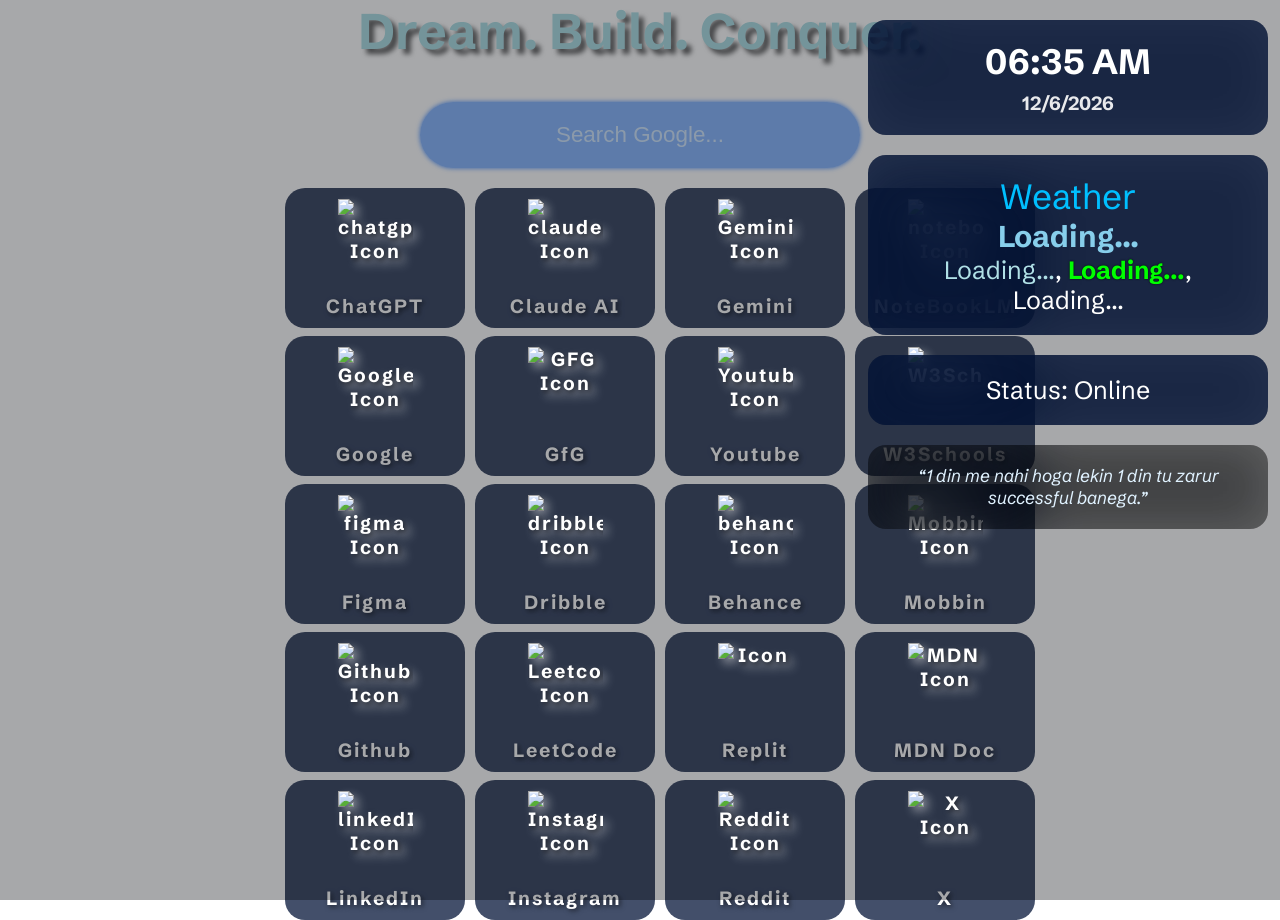
==== index.html @ b02ab711 "Rename the file to index.html" ====
<!DOCTYPE html>
<html lang="en">
  <head>
    <meta charset="utf-8" />
    <meta name="viewport" content="width=device-width, initial-scale=1" />
    <link rel="stylesheet" href="CSS/style.css" />
    <link rel="preconnect" href="https://fonts.googleapis.com" />
    <link rel="preconnect" href="https://fonts.gstatic.com" crossorigin />
    <link
      href="https://fonts.googleapis.com/css2?family=Audiowide&family=DM+Serif+Text:ital@0;1&family=Freckle+Face&family=Gabriela&family=Goldman:wght@400;700&family=Lobster&family=Luxurious+Roman&family=Noto+Serif+Khmer:wght@100..900&family=Schibsted+Grotesk:ital,wght@0,400..900;1,400..900&display=swap"
      rel="stylesheet"
    />
    <title>Interactive Live Wallpaper</title>
  </head>
  <body>
    <!-- Center -->
    <div class="center-container">
      <div class="center-text" id="motivQuote">Dream. Build. Conquer.</div>
      <div class="search">
        <input id="searchBar" placeholder="Search Google..." />
      </div>
      <div class="shortcuts">
        <div class="shortcut" onclick="openSite('https://chat.openai.com')">
          <img
            src="https://i.ibb.co/8L2NpgCj/icons8-chatgpt-50.png"
            alt="chatgpt Icon"
          />
          <span>ChatGPT</span>
        </div>
        <div class="shortcut" onclick="openSite('https://claude.ai')">
          <img
            src="https://i.ibb.co/CKymL1Wv/icons8-claude-48.png"
            alt="claude Icon"
          />
          <span>Claude AI</span>
        </div>
        <div class="shortcut" onclick="openSite('https://gemini.google.com')">
          <img
            class="iconImage"
            src="https://i.ibb.co/bjFT9QRV/icons8-gemini-ai-48.png"
            alt="Gemini Icon"
          />
          <span>Gemini</span>
        </div>
        <div
          class="shortcut"
          onclick="openSite('https://notebooklm.google.com')"
        >
          <img
            src="https://i.ibb.co/3y8KPmCd/notebooklm-icon.png"
            alt="notebooklm Icon"
          />
          <span>NoteBookLM</span>
        </div>
        <div class="shortcut" onclick="openSite('https://www.google.com')">
          <img
            src="https://i.ibb.co/mVBMXyqr/icons8-google-48.png"
            alt="Google Icon"
          />
          <span>Google</span>
        </div>
        <div
          class="shortcut"
          onclick="openSite('https://www.geeksforgeeks.org')"
        >
          <img src="https://i.ibb.co/s9f8MrYJ/gfg-favicon.png" alt="GFG Icon" />
          <span>GfG</span>
        </div>
        <div class="shortcut" onclick="openSite('https://www.youtube.com')">
          <img
            src="https://i.ibb.co/hR0btBW7/icons8-youtube-48.png"
            alt="Youtube Icon"
          />
          <span>Youtube</span>
        </div>
        <div class="shortcut" onclick="openSite('https://www.w3schools.com/')">
          <img
            src="https://i.ibb.co/rKwYYYZ7/w3schools-logo-icon.png"
            alt="W3SchoolsIcon"
          />
          <span>W3Schools</span>
        </div>
        <div class="shortcut" onclick="openSite('https://www.figma.com')">
          <img
            src="https://i.ibb.co/CsWt942s/icons8-figma-48.png"
            alt="figma Icon"
          />
          <span>Figma</span>
        </div>
        <div class="shortcut" onclick="openSite('https://dribbble.com/')">
          <!--Icon needed-->
          <img
            src="https://i.ibb.co/tP8358HN/dribbble.png"
            alt="dribble Icon"
          />
          <span>Dribble</span>
        </div>
        <div class="shortcut" onclick="openSite('https://behance.net/')">
          <!--Icon needed-->
          <img
            src="https://i.ibb.co/dsGZZcPk/icons8-behance-48.png"
            alt="behance Icon"
          />
          <span>Behance</span>
        </div>
        <div class="shortcut" onclick="openSite('https://mobbin.com/')">
          <!--Icon needed-->
          <img
            src="https://i.ibb.co/5g6xS8SK/mobbin-icon.png"
            alt="Mobbin Icon"
          />
          <span>Mobbin</span>
        </div>
        <div class="shortcut" onclick="openSite('https://github.com')">
          <img src="https://i.ibb.co/8LWZWvq5/github.png" alt="Github Icon" />
          <span>Github</span>
        </div>
        <div class="shortcut" onclick="openSite('https://leetcode.com/')">
          <!--Icon needed-->
          <img
            src="https://i.ibb.co/pvTY0Lrt/icons8-leetcode-24.png"
            alt="Leetcode Icon"
          />
          <span>LeetCode</span>
        </div>
        <div class="shortcut" onclick="openSite('https://replit.com/')">
          <!--Icon needed-->
          <img
            src="https://i.ibb.co/S77YmK81/icons8-replit-48.png"
            alt="Icon"
          />
          <span>Replit</span>
        </div>
        <div
          class="shortcut"
          onclick="openSite('https://developer.mozilla.org')"
        >
          <img src="https://i.ibb.co/1fntyTBY/favicon.png" alt="MDN Icon" />
          <span>MDN Doc</span>
        </div>
        <div class="shortcut" onclick="openSite('https://www.linkedin.com')">
          <img
            src="https://i.ibb.co/cSxZxKQ1/linkedin.png"
            alt="linkedIn Icon"
          />
          <span>LinkedIn</span>
        </div>
        <div class="shortcut" onclick="openSite('https://www.instagram.com')">
          <img
            src="https://i.ibb.co/BHV1ZMhH/Icon-for-the-instagram.png"
            alt="Instagram Icon"
          />
          <span>Instagram</span>
        </div>
        <div class="shortcut" onclick="openSite('https://www.reddit.com')">
          <img src="https://i.ibb.co/PZL7ZFsz/reddit.png" alt="Reddit Icon" />
          <span>Reddit</span>
        </div>
        <div class="shortcut" onclick="openSite('https://www.x.com')">
          <img src="https://i.ibb.co/C3gsCdvB/icons8-x-50.png" alt="X Icon" />
          <span>X</span>
        </div>
      </div>
    </div>

    <!-- Right Sidebar -->
    <div class="right-sidebar">
      <div class="widget clock" id="clock">
        <div id="clockTime">00:00</div>
        <small id="clockDate">Loading...</small>
      </div>
      <div class="widget" id="weather">
        <span id="heading">Weather</span>
        <br />
        <span id="description">Loading...</span>
        <br />
        <span id="city">Loading...</span>,
        <span id="Temprature">Loading...</span>,
        <span id="windSpeed">Loading...</span>
      </div>
      <div class="widget" id="status">Status: Online</div>
      <div class="widget quote">
        “1 din me nahi hoga lekin 1 din tu zarur successful banega.”
      </div>
    </div>

  </body>
  <script src="JS/app.js"></script>
</html>
---- CSS/style.css ----
:root {
    /* SearchBar */
    --backgroundSearch: rgba(0, 102, 255, 0.446);
    --boxShadowdefaultSearch: rgba(0, 100, 255, 0.7);
    --boxshadowhoverSearch: rgb(0, 255, 251);
    --textSearch: #e0f2ff;
    --placeholder: rgba(224, 242, 255, 0.85);

    /* Shortcuts */
    --backgroundShortcut: rgba(4, 21, 56, 0.749);
    --backgroundHoverShortcut: rgba(24, 52, 100, 0.8);
    --boxShadowShortcut: rgba(0, 100, 255, 0.5);
    --iconGlowHover: #00bfff;
    --iconGlow: #ffffff68;
    --textShortcut: #ffffff;
    /* Widgets Background */
    --widgetBackground: rgba(4, 21, 56, 0.8);
    --widgetBoxShadow: rgba(0, 100, 255, 0.5);
    --motivationalQuote: #b0e0e6;
    --quoteWidgetText: #e0f2ff;
    --quoteWidgetBackground: #00000069;
    --weatherHeading: #00bfff;
    --weatherDescription: #87ceeb;
    --cityName: #b0e0e6;
    --temperatureDefault: #00ff00;
}

body {
    margin: 0;
    font-family: "Schibsted Grotesk", sans-serif;
    background: url("https://i.ibb.co/5XWV5HgZ/Gemini-Generated-Image-r6n1clr6n1clr6n1.png") no-repeat center center fixed;
    background-size: cover;
    color: #fff;
    height: 100vh;
    overflow: hidden;
    backdrop-filter: blur(10px);
    display: flex;
    user-select: none;
}

body::before {
    content: "";
    position: fixed;
    inset: 0;
    background: rgba(5, 8, 12, 0.35);
    pointer-events: none;
}

/* Right Sidebar */
.right-sidebar {
    position: absolute;
    right: 20px;
    top: 20px;
    width: 360px;
    display: flex;
    flex-direction: column;
    gap: 20px;
    margin-right: 2rem;
    z-index: 2;
}

/* Center */
.center-container {
    margin: auto;
    text-align: center;
    width: 100%;
}

.center-text {
    color: var(--motivationalQuote);
    font-size: 50px;
    font-weight: 700;
    margin-bottom: 40px;
    text-shadow: 5px 5px 5px rgba(0, 0, 0, 0.6);
}

/* Search */
.search input {
    width: 400px;
    max-width: 90vw;
    padding: 20px 20px;
    border-radius: 50px;
    border: none;
    outline: none;
    font-size: 1.4rem;
    background: var(--backgroundSearch);
    box-shadow: 0 0 5px var(--boxShadowdefaultSearch);
    color: var(--textSearch);
    text-align: center;
}

.search input::placeholder {
    color: var(--placeholder);
}

#searchBar:hover {
    box-shadow: 0 0 5px var(--boxshadowhoverSearch);
}

/* Shortcuts */
.shortcuts {
    margin-top: 20px;
    display: grid;
    grid-template-columns: repeat(4, 140px);
    justify-content: center;
    gap: 8px 50px;
    /* spacing between boxes */
}

.shortcut {
    width: 180px;
    height: 140px;
    display: flex;
    flex-direction: column;
    /* stack icon + text vertically */
    justify-content: center;
    /* center vertically */
    align-items: center;
    /* center horizontally */
    font-size: 1.2rem;
    background: var(--backgroundShortcut);

    border-radius: 20px;
    padding: 0px;
    gap: 20px;
    cursor: pointer;
    transition: transform 0.3s ease, background 0.3s ease,
        box-shadow 0.3s ease-in-out;
    /* Text */
    color: var(--textShortcut);
    font-weight: bold;
    text-shadow: 2px 2px 5px rgba(0, 0, 0, 0.6);
    letter-spacing: 2px;
}

.shortcut:hover {
    transform: translate(-5px, -5px);
    background: var(--backgroundHoverShortcut);
    box-shadow: 5px 5px 5px var(--boxShadowShortcut);
    transition: all 0.2s ease-in-out;
}

.shortcut img {
    width: 75px;
    height: 75px;

    margin: 0;
    object-fit: contain;
    display: block;
    filter: drop-shadow(5px 5px 5px var(--iconGlow));
}

@keyframes spin {
    0% {
        transform: scale(1);
    }

    50% {
        transform: scale(1.2);
    }

    100% {
        transform: scale(1);
    }
}

.shortcut:hover img {
    filter: drop-shadow(5px 5px 5px var(--iconGlowHover));
    animation: spin 0.8s linear infinite;
    transition: filter 0.2s ease-in-out;
}

/* Widgets (Clock, Weather, Status, Todo, Quote) */
.widget {
    background: var(--widgetBackground);
    /* increased opacity */
    backdrop-filter: blur(25px);
    padding: 20px;
    border-radius: 18px;
    text-align: center;
    font-size: 25px;
    color: var();
    /* darker text for readability */
    width: 100%;
}

.clock {
    font-size: 2.2rem;
    font-weight: 700;
}

.clock small {
    display: block;
    font-size: 1.2rem;
    margin-top: 8px;
    opacity: 0.9;
}

.quote {
    font-size: 1.1rem;
    font-style: italic;
    background: var(--quoteWidgetBackground);
    color: var(--quoteWidgetText);
}

/* Weather */
#heading {
    font-size: 35px;
    color: var(--weatherHeading);
}

#description {
    text-transform: capitalize;
    font-weight: bolder;
    font-size: 30px;
    margin: 5px;
    color: var(--weatherDescription);
}

#city {
    color: var(--cityName);
    font-size: 25px;
}

#Temprature {
    color: var(--temperatureDefault);
    font-weight: bold;
    text-shadow: 0 0 2px black;
    font-size: 25px;
}
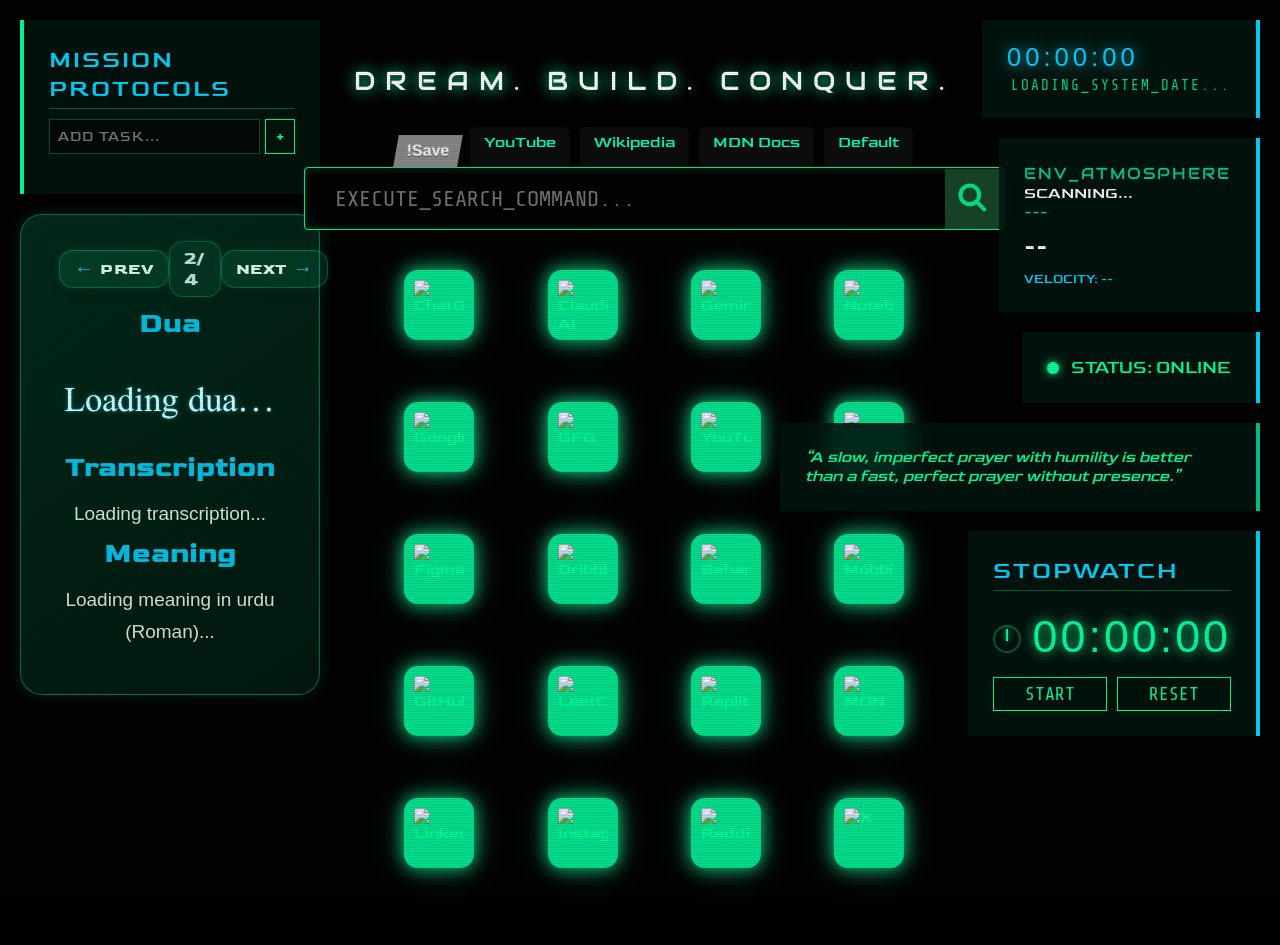
==== commit 12694e42: "fully redesigned custom wallpaper of homepage i say" ====
--- a/index.html
+++ b/index.html
@@ -3,187 +3,393 @@
   <head>
     <meta charset="utf-8" />
     <meta name="viewport" content="width=device-width, initial-scale=1" />
-    <link rel="stylesheet" href="CSS/style.css" />
     <link rel="preconnect" href="https://fonts.googleapis.com" />
     <link rel="preconnect" href="https://fonts.gstatic.com" crossorigin />
     <link
-      href="https://fonts.googleapis.com/css2?family=Audiowide&family=DM+Serif+Text:ital@0;1&family=Freckle+Face&family=Gabriela&family=Goldman:wght@400;700&family=Lobster&family=Luxurious+Roman&family=Noto+Serif+Khmer:wght@100..900&family=Schibsted+Grotesk:ital,wght@0,400..900;1,400..900&display=swap"
+      rel="icon"
+      href="https://cdn-icons-png.flaticon.com/512/3184/3184367.png"
+    />
+    <link
+      href="https://fonts.googleapis.com/css2?family=Audiowide&family=Goldman:wght@400;700&family=Share+Tech+Mono&display=swap"
       rel="stylesheet"
     />
-    <title>Interactive Live Wallpaper</title>
+    <link rel="stylesheet" href="./CSS/style.css" />
+    <link rel="stylesheet" href="./CSS/switch.css" />
+    <link
+      href="https://fonts.cdnfonts.com/css/digital-7-mono"
+      rel="stylesheet"
+    />
+
+    <title>Cyber Terminal HUD v3.2</title>
   </head>
   <body>
-    <!-- Center -->
-    <div class="center-container">
-      <div class="center-text" id="motivQuote">Dream. Build. Conquer.</div>
-      <div class="search">
-        <input id="searchBar" placeholder="Search Google..." />
+    <div class="main-layout">
+      <div class="left-sidebar">
+        <div class="widget">
+          <span class="sidebar-heading">MISSION PROTOCOLS</span>
+          <div class="todo-input-group">
+            <input
+              type="text"
+              id="todoInput"
+              placeholder="ADD TASK..."
+              autocomplete="off"
+            />
+            <button id="addTodoBtn">+</button>
+          </div>
+          <ul id="todoList"></ul>
+        </div>
+
+        <!-- <div class="widget" style="border-left-color: var(--neon-purple)">
+          <span class="sidebar-heading" style="color: var(--neon-purple)"
+            >ENCRYPTED_NOTES</span
+          >
+          <textarea id="quickNotes" placeholder="ENTER_DATA_LOG..."></textarea>
+        </div> -->
+        <div class="duaBox">
+          <div id="nextPrevDua">
+            <div id="prev"><span class="arrow">←</span> PREV</div>
+            <div id="duaNUM">
+              <h2>
+                <span id="currentDUA">2</span>/ <span id="totalDua">4</span>
+              </h2>
+            </div>
+            <div id="next">NEXT <span class="arrow">→</span></div>
+          </div>
+          <h3>Dua</h3>
+          <div id="dua">Loading dua...</div>
+          <h3>Transcription</h3>
+          <div id="transcription">Loading transcription...</div>
+          <h3>Meaning</h3>
+          <div id="meaning">Loading meaning in urdu (Roman)...</div>
+        </div>
       </div>
-      <div class="shortcuts">
-        <div class="shortcut" onclick="openSite('https://chat.openai.com')">
-          <img
-            src="https://i.ibb.co/8L2NpgCj/icons8-chatgpt-50.png"
-            alt="chatgpt Icon"
-          />
-          <span>ChatGPT</span>
-        </div>
-        <div class="shortcut" onclick="openSite('https://claude.ai')">
-          <img
-            src="https://i.ibb.co/CKymL1Wv/icons8-claude-48.png"
-            alt="claude Icon"
-          />
-          <span>Claude AI</span>
-        </div>
-        <div class="shortcut" onclick="openSite('https://gemini.google.com')">
-          <img
-            class="iconImage"
-            src="https://i.ibb.co/bjFT9QRV/icons8-gemini-ai-48.png"
-            alt="Gemini Icon"
-          />
-          <span>Gemini</span>
-        </div>
+
+      <div class="center-container">
+        <div class="center-text" id="motivQuote">Dream. Build. Conquer.</div>
+
+        <div class="searchEngines">
+          <div class="save-setting">
+            <!-- <label>
+            <input type="checkbox" id="saveEngineToggle" />
+            Save selected search engine
+          </label> -->
+            <div class="switch-wrapper">
+              <input
+                class="tgl tgl-skewed"
+                id="switch-on-off"
+                type="checkbox"
+              />
+              <label
+                class="tgl-btn"
+                data-tg-off="!Save"
+                data-tg-on="Save"
+                for="switch-on-off"
+              ></label>
+            </div>
+          </div>
+
+          <div id="yt" class="engine">YouTube</div>
+          <div id="WKP" class="engine">Wikipedia</div>
+          <div id="MDN" class="engine">MDN Docs</div>
+          <div id="DEF" class="engine">Default</div>
+        </div>
+
+        <div class="search-wrapper">
+          <div class="search">
+            <input
+              id="searchBar"
+              placeholder="EXECUTE_SEARCH_COMMAND..."
+              autocomplete="off"
+            />
+            <div class="searchIcon" onclick="search()">
+              <svg
+                width="28"
+                height="28"
+                viewBox="0 0 28 28"
+                fill="none"
+                id="searchIconSvg"
+                xmlns="http://www.w3.org/2000/svg"
+              >
+                <!-- <circle
+                  cx="14"
+                  cy="14"
+                  r="11"
+                  fill=""
+                  opacity="0.35"
+                />
+                <circle cx="14" cy="14" r="10" fill="var(--icon-bg)" /> -->
+                <circle
+                  cx="12"
+                  cy="12"
+                  r="4.5"
+                  stroke=""
+                  stroke-width="2"
+                  fill="none"
+                />
+                <line
+                  x1="15.5"
+                  y1="15.5"
+                  x2="19"
+                  y2="19"
+                  stroke=""
+                  stroke-width="2"
+                  stroke-linecap="round"
+                />
+              </svg>
+            </div>
+          </div>
+          <div id="suggestionsBox"></div>
+        </div>
+
+        <div class="shortcuts">
+          <div
+            class="shortcut chatgpt"
+            onclick="openSite('https://chat.openai.com')"
+          >
+            <img
+              src="https://i.ibb.co/8L2NpgCj/icons8-chatgpt-50.png"
+              alt="ChatGPT"
+              id="chatgptImg"
+            />
+            <span id="chatgptText">CHATGPT</span>
+          </div>
+
+          <div class="shortcut claude" onclick="openSite('https://claude.ai')">
+            <img
+              src="https://i.ibb.co/CKymL1Wv/icons8-claude-48.png"
+              alt="Claude AI"
+            />
+            <span id="claudeText">CLAUDE AI</span>
+          </div>
+
+          <div
+            class="shortcut gemini"
+            onclick="openSite('https://gemini.google.com')"
+          >
+            <img
+              src="https://i.ibb.co/bjFT9QRV/icons8-gemini-ai-48.png"
+              alt="Gemini"
+            />
+            <span id="geminiText">GEMINI</span>
+          </div>
+
+          <div
+            class="shortcut notebooklm"
+            onclick="openSite('https://notebooklm.google.com')"
+          >
+            <img
+              src="https://i.ibb.co/3y8KPmCd/notebooklm-icon.png"
+              alt="NotebookLM"
+            />
+            <span id="notebooklmText">NOTEBOOKLM</span>
+          </div>
+
+          <div
+            class="shortcut google"
+            onclick="openSite('https://www.google.com')"
+          >
+            <img
+              src="https://i.ibb.co/mVBMXyqr/icons8-google-48.png"
+              alt="Google"
+            />
+            <span id="googleText">GOOGLE</span>
+          </div>
+
+          <div
+            class="shortcut gfg"
+            onclick="openSite('https://www.geeksforgeeks.org')"
+          >
+            <img src="https://i.ibb.co/s9f8MrYJ/gfg-favicon.png" alt="GFG" />
+            <span id="gfgText">GFG</span>
+          </div>
+
+          <div
+            class="shortcut youtube"
+            onclick="openSite('https://www.youtube.com')"
+          >
+            <img
+              src="https://i.ibb.co/hR0btBW7/icons8-youtube-48.png"
+              alt="YouTube"
+            />
+            <span id="youtubeText">YOUTUBE</span>
+          </div>
+
+          <div
+            class="shortcut w3schools"
+            onclick="openSite('https://www.w3schools.com/')"
+          >
+            <img
+              src="https://i.ibb.co/rKwYYYZ7/w3schools-logo-icon.png"
+              alt="W3Schools"
+            />
+            <span id="w3schoolsText">W3SCHOOLS</span>
+          </div>
+
+          <div
+            class="shortcut figma"
+            onclick="openSite('https://www.figma.com')"
+          >
+            <img
+              src="https://i.ibb.co/CsWt942s/icons8-figma-48.png"
+              alt="Figma"
+            />
+            <span id="figmaText">FIGMA</span>
+          </div>
+
+          <div
+            class="shortcut dribbble"
+            onclick="openSite('https://dribbble.com/')"
+          >
+            <img src="https://i.ibb.co/tP8358HN/dribbble.png" alt="Dribbble" />
+            <span id="dribbbleText">DRIBBBLE</span>
+          </div>
+
+          <div
+            class="shortcut behance"
+            onclick="openSite('https://behance.net/')"
+          >
+            <img
+              src="https://i.ibb.co/dsGZZcPk/icons8-behance-48.png"
+              alt="Behance"
+            />
+            <span id="behanceText">BEHANCE</span>
+          </div>
+
+          <div
+            class="shortcut mobbin"
+            onclick="openSite('https://mobbin.com/')"
+          >
+            <img src="https://i.ibb.co/5g6xS8SK/mobbin-icon.png" alt="Mobbin" />
+            <span id="mobbinText">MOBBIN</span>
+          </div>
+
+          <div class="shortcut github" onclick="openSite('https://github.com')">
+            <img src="https://i.ibb.co/8LWZWvq5/github.png" alt="GitHub" />
+            <span id="githubText">GITHUB</span>
+          </div>
+
+          <div
+            class="shortcut leetcode"
+            onclick="openSite('https://leetcode.com/')"
+          >
+            <img
+              src="https://i.ibb.co/pvTY0Lrt/icons8-leetcode-24.png"
+              alt="LeetCode"
+            />
+            <span id="leetcodeText">LEETCODE</span>
+          </div>
+
+          <div
+            class="shortcut replit"
+            onclick="openSite('https://replit.com/')"
+          >
+            <img
+              src="https://i.ibb.co/S77YmK81/icons8-replit-48.png"
+              alt="Replit"
+            />
+            <span id="replitText">REPLIT</span>
+          </div>
+
+          <div
+            class="shortcut mdn"
+            onclick="openSite('https://developer.mozilla.org')"
+          >
+            <img src="https://i.ibb.co/1fntyTBY/favicon.png" alt="MDN" />
+            <span id="mdnText">MDN DOC</span>
+          </div>
+
+          <div
+            class="shortcut linkedin"
+            onclick="openSite('https://www.linkedin.com')"
+          >
+            <img src="https://i.ibb.co/cSxZxKQ1/linkedin.png" alt="LinkedIn" />
+            <span id="linkedinText">LINKEDIN</span>
+          </div>
+
+          <div
+            class="shortcut instagram"
+            onclick="openSite('https://www.instagram.com')"
+          >
+            <img
+              src="https://i.ibb.co/BHV1ZMhH/Icon-for-the-instagram.png"
+              alt="Instagram"
+            />
+            <span id="instagramText">INSTAGRAM</span>
+          </div>
+
+          <div
+            class="shortcut reddit"
+            onclick="openSite('https://mail.google.com/')"
+          >
+            <img src="https://i.ibb.co/VYPLZfsR/gmail.png" alt="Reddit" />
+            <span id="redditText">Gmail</span>
+          </div>
+
+          <div class="shortcut x" onclick="openSite('https://www.x.com')">
+            <img src="https://i.ibb.co/C3gsCdvB/icons8-x-50.png" alt="X" />
+            <span id="xText">X</span>
+          </div>
+        </div>
+      </div>
+
+      <div class="right-sidebar">
+        <div class="widget">
+          <div class="clock-block">
+            <div id="clockTime">00:00:00</div>
+            <div id="clockDate">LOADING_SYSTEM_DATE...</div>
+          </div>
+        </div>
+
+        <div class="widget" id="weather">
+          <span id="heading">ENV_ATMOSPHERE</span><br />
+          <span id="description" style="color: #fff; text-transform: uppercase"
+            >SCANNING...</span
+          ><br />
+          <span id="city" style="opacity: 0.8">---</span>
+          <div id="Temprature">--</div>
+          <div
+            id="windSpeed"
+            style="font-size: 0.8rem; color: var(--neon-blue)"
+          >
+            VELOCITY: --
+          </div>
+        </div>
+
+        <div class="widget">
+          <div class="status-line">
+            <div class="blink-dot"></div>
+            <span>STATUS: ONLINE</span>
+          </div>
+        </div>
+
         <div
-          class="shortcut"
-          onclick="openSite('https://notebooklm.google.com')"
+          class="widget"
+          style="border-right-color: var(--neon-purple); font-style: italic"
         >
-          <img
-            src="https://i.ibb.co/3y8KPmCd/notebooklm-icon.png"
-            alt="notebooklm Icon"
-          />
-          <span>NoteBookLM</span>
-        </div>
-        <div class="shortcut" onclick="openSite('https://www.google.com')">
-          <img
-            src="https://i.ibb.co/mVBMXyqr/icons8-google-48.png"
-            alt="Google Icon"
-          />
-          <span>Google</span>
-        </div>
-        <div
-          class="shortcut"
-          onclick="openSite('https://www.geeksforgeeks.org')"
-        >
-          <img src="https://i.ibb.co/s9f8MrYJ/gfg-favicon.png" alt="GFG Icon" />
-          <span>GfG</span>
-        </div>
-        <div class="shortcut" onclick="openSite('https://www.youtube.com')">
-          <img
-            src="https://i.ibb.co/hR0btBW7/icons8-youtube-48.png"
-            alt="Youtube Icon"
-          />
-          <span>Youtube</span>
-        </div>
-        <div class="shortcut" onclick="openSite('https://www.w3schools.com/')">
-          <img
-            src="https://i.ibb.co/rKwYYYZ7/w3schools-logo-icon.png"
-            alt="W3SchoolsIcon"
-          />
-          <span>W3Schools</span>
-        </div>
-        <div class="shortcut" onclick="openSite('https://www.figma.com')">
-          <img
-            src="https://i.ibb.co/CsWt942s/icons8-figma-48.png"
-            alt="figma Icon"
-          />
-          <span>Figma</span>
-        </div>
-        <div class="shortcut" onclick="openSite('https://dribbble.com/')">
-          <!--Icon needed-->
-          <img
-            src="https://i.ibb.co/tP8358HN/dribbble.png"
-            alt="dribble Icon"
-          />
-          <span>Dribble</span>
-        </div>
-        <div class="shortcut" onclick="openSite('https://behance.net/')">
-          <!--Icon needed-->
-          <img
-            src="https://i.ibb.co/dsGZZcPk/icons8-behance-48.png"
-            alt="behance Icon"
-          />
-          <span>Behance</span>
-        </div>
-        <div class="shortcut" onclick="openSite('https://mobbin.com/')">
-          <!--Icon needed-->
-          <img
-            src="https://i.ibb.co/5g6xS8SK/mobbin-icon.png"
-            alt="Mobbin Icon"
-          />
-          <span>Mobbin</span>
-        </div>
-        <div class="shortcut" onclick="openSite('https://github.com')">
-          <img src="https://i.ibb.co/8LWZWvq5/github.png" alt="Github Icon" />
-          <span>Github</span>
-        </div>
-        <div class="shortcut" onclick="openSite('https://leetcode.com/')">
-          <!--Icon needed-->
-          <img
-            src="https://i.ibb.co/pvTY0Lrt/icons8-leetcode-24.png"
-            alt="Leetcode Icon"
-          />
-          <span>LeetCode</span>
-        </div>
-        <div class="shortcut" onclick="openSite('https://replit.com/')">
-          <!--Icon needed-->
-          <img
-            src="https://i.ibb.co/S77YmK81/icons8-replit-48.png"
-            alt="Icon"
-          />
-          <span>Replit</span>
-        </div>
-        <div
-          class="shortcut"
-          onclick="openSite('https://developer.mozilla.org')"
-        >
-          <img src="https://i.ibb.co/1fntyTBY/favicon.png" alt="MDN Icon" />
-          <span>MDN Doc</span>
-        </div>
-        <div class="shortcut" onclick="openSite('https://www.linkedin.com')">
-          <img
-            src="https://i.ibb.co/cSxZxKQ1/linkedin.png"
-            alt="linkedIn Icon"
-          />
-          <span>LinkedIn</span>
-        </div>
-        <div class="shortcut" onclick="openSite('https://www.instagram.com')">
-          <img
-            src="https://i.ibb.co/BHV1ZMhH/Icon-for-the-instagram.png"
-            alt="Instagram Icon"
-          />
-          <span>Instagram</span>
-        </div>
-        <div class="shortcut" onclick="openSite('https://www.reddit.com')">
-          <img src="https://i.ibb.co/PZL7ZFsz/reddit.png" alt="Reddit Icon" />
-          <span>Reddit</span>
-        </div>
-        <div class="shortcut" onclick="openSite('https://www.x.com')">
-          <img src="https://i.ibb.co/C3gsCdvB/icons8-x-50.png" alt="X Icon" />
-          <span>X</span>
+          “A slow, imperfect prayer with humility is better than a fast, perfect
+          prayer without presence.”
+        </div>
+        <div class="widget" id="stopwatchWidget">
+          <span class="sidebar-heading" style="color: var(--neon-blue)"
+            >STOPWATCH</span
+          >
+
+          <div class="stopwatch-display">
+            <div class="spinner-ring">
+              <div class="spinner-hand"></div>
+            </div>
+            <div id="stopwatchTime">00:00:00</div>
+          </div>
+
+          <div class="stopwatch-controls">
+            <button id="swStart">START</button>
+
+            <button id="swReset">RESET</button>
+          </div>
         </div>
       </div>
     </div>
 
-    <!-- Right Sidebar -->
-    <div class="right-sidebar">
-      <div class="widget clock" id="clock">
-        <div id="clockTime">00:00</div>
-        <small id="clockDate">Loading...</small>
-      </div>
-      <div class="widget" id="weather">
-        <span id="heading">Weather</span>
-        <br />
-        <span id="description">Loading...</span>
-        <br />
-        <span id="city">Loading...</span>,
-        <span id="Temprature">Loading...</span>,
-        <span id="windSpeed">Loading...</span>
-      </div>
-      <div class="widget" id="status">Status: Online</div>
-      <div class="widget quote">
-        “1 din me nahi hoga lekin 1 din tu zarur successful banega.”
-      </div>
-    </div>
-
+    <script src="./js/script.js"></script>
   </body>
-  <script src="JS/app.js"></script>
 </html>
--- a/CSS/style.css
+++ b/CSS/style.css
@@ -1,230 +1,785 @@
+@import url("https://fonts.googleapis.com/css2?family=Scheherazade+New:wght@400;500;600;700&display=swap");
+
 :root {
-    /* SearchBar */
-    --backgroundSearch: rgba(0, 102, 255, 0.446);
-    --boxShadowdefaultSearch: rgba(0, 100, 255, 0.7);
-    --boxshadowhoverSearch: rgb(0, 255, 251);
-    --textSearch: #e0f2ff;
-    --placeholder: rgba(224, 242, 255, 0.85);
-
-    /* Shortcuts */
-    --backgroundShortcut: rgba(4, 21, 56, 0.749);
-    --backgroundHoverShortcut: rgba(24, 52, 100, 0.8);
-    --boxShadowShortcut: rgba(0, 100, 255, 0.5);
-    --iconGlowHover: #00bfff;
-    --iconGlow: #ffffff68;
-    --textShortcut: #ffffff;
-    /* Widgets Background */
-    --widgetBackground: rgba(4, 21, 56, 0.8);
-    --widgetBoxShadow: rgba(0, 100, 255, 0.5);
-    --motivationalQuote: #b0e0e6;
-    --quoteWidgetText: #e0f2ff;
-    --quoteWidgetBackground: #00000069;
-    --weatherHeading: #00bfff;
-    --weatherDescription: #87ceeb;
-    --cityName: #b0e0e6;
-    --temperatureDefault: #00ff00;
-}
-
+  --neon-green: #00ff9d;
+  --text-clr: #5bfbbe;
+  --icon-bg: #00e38e;
+  --icon-hover: #1d2726ce;
+  --icon-hover-search: #235435;
+  --icon-hover-sp: #164428;
+  --neon-green-dark: #000000;
+  --neon-blue: #00d4ff;
+  --neon-bg-shadow: #07e593;
+  --neon-purple: #05c497;
+  --neon-red: #ff3333;
+  --terminal-dark: #05080a;
+  --panel-bg: rgba(0, 20, 15, 0.9);
+  --glass-border: rgba(0, 255, 157, 0.3);
+}
+
+/* New Theme: Retro Neon */
+.theme-retro {
+  --neon-green: #ff00ff; /* Hot pink primary */
+  --neon-green-bg: #1a001a; /* Dark magenta background */
+  --neon-green-dark: #000000; /* Black for depth */
+  --neon-blue: #ffff00; /* Electric yellow accent */
+  --neon-bg-shadow: #ffedff; /* Soft pink glow */
+  --neon-purple: #8000ff; /* Vibrant purple */
+  --neon-red: #ff6600; /* Orange-red for energy */
+  --terminal-dark: #0a0a0a; /* Dark terminal base */
+  --panel-bg: rgba(20, 0, 20, 0.9); /* Magenta-tinted glass */
+  --glass-border: rgba(255, 0, 255, 0.3); /* Pink border glow */
+}
+
+* {
+  box-sizing: border-box;
+  font-family: "Goldman", sans-serif;
+}
 body {
-    margin: 0;
-    font-family: "Schibsted Grotesk", sans-serif;
-    background: url("https://i.ibb.co/5XWV5HgZ/Gemini-Generated-Image-r6n1clr6n1clr6n1.png") no-repeat center center fixed;
-    background-size: cover;
-    color: #fff;
-    height: 100vh;
-    overflow: hidden;
-    backdrop-filter: blur(10px);
-    display: flex;
-    user-select: none;
-}
-
-body::before {
-    content: "";
-    position: fixed;
-    inset: 0;
-    background: rgba(5, 8, 12, 0.35);
-    pointer-events: none;
-}
-
-/* Right Sidebar */
+  cursor: none;
+}
+
+body {
+  margin: 0;
+  cursor: url("data:image/svg+xml,%3Csvg xmlns='http://www.w3.org/2000/svg' width='24' height='24' viewBox='0 0 32 32'%3E%3Cdefs%3E%3Cfilter id='glow'%3E%3CfeDropShadow dx='0' dy='0' stdDeviation='3' flood-color='%2300ff9d'/%3E%3C/filter%3E%3C/defs%3E%3Cpath d='M2 2 L10 28 L14 16 L26 12 Z' fill='%2300ff9d' stroke='%23000000' stroke-width='2.5' stroke-linejoin='round' filter='url(%23glow)'/%3E%3C/svg%3E")
+      3 3,
+    auto;
+
+  padding: 0;
+  background: black
+    url("https://i.ibb.co/XwwfhGV/greeting-cards-banner-ramadan-eid-260nw-2577537249.jpg")
+    no-repeat center center fixed;
+  background-size: cover;
+  backdrop-filter: blur(10px);
+  height: 100vh;
+  color: var(--neon-green);
+  overflow: hidden;
+  display: flex;
+  user-select: none;
+  position: relative;
+  transition: all 0.3s ease; /* Smooth theme transition */
+}
+
+body::after {
+  content: " ";
+  display: block;
+  position: absolute;
+  inset: 0;
+  background: linear-gradient(rgba(18, 16, 16, 0) 50%, rgba(0, 0, 0, 0.1) 50%),
+    linear-gradient(
+      90deg,
+      rgba(255, 0, 0, 0.02),
+      rgba(0, 255, 0, 0.01),
+      rgba(0, 0, 255, 0.02)
+    );
+  z-index: 10000000;
+  background-size: 100% 2px, 2px 100%;
+  pointer-events: none;
+}
+
+.main-layout {
+  width: 100%;
+  height: 100%;
+  padding: 40px;
+  z-index: 2;
+  position: relative;
+}
+
+/* --- LEFT SIDEBAR STYLES --- */
+.left-sidebar {
+  display: flex;
+  position: absolute;
+  left: 0;
+  top: 0;
+  flex-direction: column;
+  gap: 20px;
+  width: 25%;
+  height: 100%;
+  padding: 20px 0 20px 20px;
+}
+
+.sidebar-heading {
+  color: var(--neon-blue);
+  letter-spacing: 2px;
+  margin-bottom: 10px;
+  display: block;
+  border-bottom: 1px solid var(--glass-border);
+  padding-bottom: 5px;
+  font-size: clamp(20px, 2vw, 24px);
+}
+
+.todo-input-group {
+  display: flex;
+  gap: 5px;
+  margin-bottom: 15px;
+}
+
+#todoInput {
+  width: 100%;
+  background: rgba(0, 0, 0, 0.6);
+  border: 1px solid var(--glass-border);
+  color: var(--neon-green);
+  text-shadow: 0 0 5px var(--neon-bg-shadow);
+  padding: 8px;
+  font-size: clamp(12px, 2vw, 14px);
+  letter-spacing: 1.2px;
+  outline: none;
+}
+#todoInput::placeholder {
+  text-shadow: none;
+}
+
+#addTodoBtn {
+  background: var(--neon-green-bg);
+  border: 1px solid var(--neon-green);
+  color: var(--neon-green);
+  font-weight: bold;
+  cursor: pointer;
+  padding: 0 10px;
+  transition: 0.2s;
+}
+
+#addTodoBtn:hover {
+  background: var(--neon-green);
+  color: #000;
+
+  cursor: url("data:image/svg+xml,%3Csvg xmlns='http://www.w3.org/2000/svg' width='25' height='32' viewBox='0 0 32 32'%3E%3Cdefs%3E%3Cfilter id='glow'%3E%3CfeDropShadow dx='0' dy='0' stdDeviation='2' flood-color='%2300ff9d'/%3E%3C/filter%3E%3C/defs%3E%3Cpath d='M2 2 L10 28 L14 16 L26 12 Z' fill='rgba(0,0,0,0.7)' stroke='%2300ff9d' stroke-width='2' stroke-linejoin='round' filter='url(%23glow)'/%3E%3C/svg%3E")
+      2 2,
+    pointer;
+}
+
+#todoList {
+  list-style: none;
+  padding: 0;
+  margin: 0;
+  max-height: 40vh;
+  overflow-y: auto;
+  overflow-x: hidden;
+  scrollbar-width: thin;
+}
+
+.todo-item {
+  background: rgba(0, 255, 157, 0.05);
+  border-left: 2px solid var(--neon-green);
+  margin-bottom: 8px;
+  padding: 8px 10px;
+  display: flex;
+  justify-content: space-between;
+  align-items: center;
+  font-family: "Share Tech Mono";
+  font-size: 0.9rem;
+  transition: 0.2s;
+  animation: fadeIn 0.3s ease-in-out;
+}
+
+.todo-item:hover {
+  background: rgba(0, 255, 157, 0.15);
+  border-left-width: 6px;
+  padding-left: 12px;
+}
+
+.todo-text {
+  cursor: pointer;
+  width: 85%;
+  word-break: break-all;
+}
+
+.todo-item.completed .todo-text {
+  text-decoration: line-through;
+  color: #555;
+}
+
+.delete-btn {
+  color: var(--neon-red);
+  border: 1px solid transparent;
+  background: transparent;
+  font-weight: bold;
+
+  opacity: 0.6;
+  transition: 0.2s;
+  font-family: arial;
+}
+
+.delete-btn:hover {
+  opacity: 1;
+  text-shadow: 0 0 5px var(--neon-red);
+  transform: scale(1.2);
+}
+
+#quickNotes {
+  width: 100%;
+  height: 200px;
+  background: rgba(0, 0, 0, 0.8);
+  border: 1px solid var(--glass-border);
+  color: #ffffff;
+  text-shadow: 0 0 2px var(--neon-purple);
+  font-family: "Share Tech Mono";
+  padding: 10px;
+  resize: none;
+  outline: none;
+  font-size: 0.9rem;
+}
+
+#quickNotes::placeholder {
+  color: rgba(255, 255, 255, 0.4);
+}
+
+#quickNotes:focus {
+  border-color: var(--neon-purple);
+  box-shadow: 0 0 10px rgba(188, 19, 254, 0.2);
+}
+
+@keyframes fadeIn {
+  from {
+    opacity: 0;
+    transform: translateY(-5px);
+  }
+  to {
+    opacity: 1;
+    transform: translateY(0);
+  }
+}
+
+/* --- CENTER STYLES --- */
+.center-container {
+  position: absolute;
+  left: 50%;
+  transform: translate(-48%, -45%);
+  top: 50%;
+  width: 56%;
+  display: flex;
+  flex-direction: column;
+  justify-content: flex-start;
+  align-items: center;
+  padding-top: 20px;
+  height: 100%;
+}
+
+.center-text {
+  font-family: "Audiowide", sans-serif;
+  font-size: clamp(24px, 2vw, 40px);
+  letter-spacing: 10px;
+  color: #fff;
+  text-shadow: 0 0 15px var(--neon-green);
+  margin-bottom: 30px;
+  text-transform: uppercase;
+  text-align: center;
+}
+
+.search-wrapper {
+  width: 100%;
+  position: relative;
+  max-width: 700px;
+  padding: 0;
+  margin: 0;
+  /* border: 5px solid black; */
+  z-index: 50;
+}
+.searchEngines {
+  display: flex;
+  gap: 10px;
+}
+
+.searchEngines .engine {
+  padding: 6px 14px;
+  border-radius: 6px;
+  background: #0c0c0c;
+  color: #00ffb7;
+  cursor: pointer;
+  transition: 0.2s;
+}
+
+.searchEngines .engine:hover {
+  background: #003b2a;
+}
+
+.searchEngines .engine.active {
+  outline: 2px solid #00ffaa;
+  background: #00593f;
+}
+
+.save-setting {
+  margin-top: 8px;
+  color: #8fffe0;
+}
+
+.search input {
+  width: 100%;
+  position: relative;
+  background: rgba(0, 0, 0, 0.85);
+  border: 1px solid var(--neon-green);
+  padding: 18px 30px;
+  color: var(--neon-green);
+  font-family: "Share Tech Mono", monospace;
+  font-size: 1.4rem;
+  box-shadow: inset 0 0 10px rgba(0, 255, 157, 0.2);
+  outline: none;
+  border-radius: 4px;
+  transition: 0.3s;
+}
+
+.search input:focus {
+  box-shadow: 0 0 25px rgba(0, 255, 157, 0.4);
+  background: rgba(0, 30, 20, 0.95);
+}
+.searchIcon {
+  position: absolute;
+  right: 1px;
+  top: 50%;
+  transform: translateY(-50%);
+  /* border: 1px solid var(--neon-green); */
+  width: 58px;
+  height: 60px;
+  background: var(--icon-hover-sp);
+  display: flex;
+  align-items: center;
+  justify-content: center;
+}
+.searchIcon:hover {
+  background: var(--icon-hover-search);
+}
+#searchIconSvg {
+  width: 100%;
+  height: 100%;
+  stroke: var(--icon-bg);
+  transition: all 0.3s ease-in-out;
+}
+#searchIconSvg:hover {
+  stroke: var(--neon-green);
+  transform: scale(1.15);
+  transition: all 0.3s ease-in-out;
+}
+#suggestionsBox {
+  position: absolute;
+  top: 100%;
+  left: 0;
+  width: 100%;
+  background: rgba(5, 8, 10, 0.95);
+  border: 1px solid var(--neon-green);
+  border-top: none;
+  display: none;
+  flex-direction: column;
+  backdrop-filter: blur(10px);
+  box-shadow: 0 10px 20px rgba(0, 0, 0, 0.8);
+}
+
+.suggestion-item {
+  padding: 12px 20px;
+  color: #ccc;
+  font-family: "Share Tech Mono", monospace;
+  font-size: 1.1rem;
+  transition: 0.2s;
+  border-bottom: 1px solid rgba(0, 255, 157, 0.1);
+  text-align: left;
+}
+
+.suggestion-item:last-child {
+  border-bottom: none;
+}
+
+.suggestion-item:hover {
+  background: rgba(0, 255, 157, 0.2);
+  color: #fff;
+  padding-left: 30px;
+}
+
+.shortcuts {
+  margin-top: 40px;
+  display: grid;
+  grid-template-columns: repeat(4, 1fr);
+
+  width: 80%;
+  row-gap: 50px;
+  max-width: 800px;
+  max-height: 55vh;
+  overflow-y: visible;
+  scrollbar-width: thin;
+  scrollbar-color: var(--neon-green) transparent;
+}
+
+.shortcut {
+  /* background: var(--neon-green-bg); */
+  /* border: 1px solid var(--glass-border); */
+  display: flex;
+  flex-direction: column;
+  align-items: center;
+  transition: all 0.2s ease;
+  position: relative;
+}
+
+.shortcut:hover {
+  /* background: rgba(0, 255, 157, 0.593);
+  border-color: var(--neon-green);
+  box-shadow: 0 0 25px rgba(0, 255, 157, 0.6); */
+  z-index: 5;
+  transform: scale(1.05);
+}
+.shortcut.active {
+  /* background: rgba(0, 255, 157, 0.593);
+  border-color: var(--neon-green); */
+  /* box-shadow: 0 0 25px rgba(0, 255, 157, 0.6); */
+  transform: scale(1.05);
+  z-index: 5;
+  /* border-radius: 20px; */
+  /* color: var(--neon-green-dark); */
+  transition: 0.5s all ease-in-out, border-radius 0.3s ease-in-out;
+}
+
+.shortcut img {
+  width: 70px;
+  height: 70px;
+  margin-bottom: 12px;
+  border-radius: 14px;
+  padding: 10px;
+  background: var(--icon-bg);
+  box-shadow: 0 0 18px var(--neon-bg-shadow), 0 0 40px rgba(49, 125, 96, 0.442);
+  transition: all 0.25s ease;
+  transition: transform 0.3s;
+}
+
+.shortcut:hover img {
+  filter: brightness(1.15);
+  transform: scale(1.3);
+}
+.shortcut span {
+  font-size: 0.75rem;
+  font-weight: bold;
+  white-space: nowrap;
+  position: absolute;
+  color: var(--text-clr);
+  bottom: 0;
+  left: 50%;
+  translate: -50% -10%;
+  opacity: 0;
+  transform: translateY(-50px) scale(0);
+  transition: 0.3s ease-in-out;
+}
+
+.shortcut:hover span {
+  opacity: 1;
+  font-size: clamp(12px, 2vw, 16px);
+  transform: translateY(30px) scale(1);
+}
+
+/* --- RIGHT SIDEBAR --- */
 .right-sidebar {
-    position: absolute;
-    right: 20px;
-    top: 20px;
-    width: 360px;
-    display: flex;
-    flex-direction: column;
-    gap: 20px;
-    margin-right: 2rem;
-    z-index: 2;
-}
-
-/* Center */
-.center-container {
-    margin: auto;
-    text-align: center;
-    width: 100%;
-}
-
-.center-text {
-    color: var(--motivationalQuote);
-    font-size: 50px;
-    font-weight: 700;
-    margin-bottom: 40px;
-    text-shadow: 5px 5px 5px rgba(0, 0, 0, 0.6);
-}
-
-/* Search */
-.search input {
-    width: 400px;
-    max-width: 90vw;
-    padding: 20px 20px;
-    border-radius: 50px;
-    border: none;
-    outline: none;
-    font-size: 1.4rem;
-    background: var(--backgroundSearch);
-    box-shadow: 0 0 5px var(--boxShadowdefaultSearch);
-    color: var(--textSearch);
-    text-align: center;
-}
-
-.search input::placeholder {
-    color: var(--placeholder);
-}
-
-#searchBar:hover {
-    box-shadow: 0 0 5px var(--boxshadowhoverSearch);
-}
-
-/* Shortcuts */
-.shortcuts {
-    margin-top: 20px;
-    display: grid;
-    grid-template-columns: repeat(4, 140px);
-    justify-content: center;
-    gap: 8px 50px;
-    /* spacing between boxes */
-}
-
-.shortcut {
-    width: 180px;
-    height: 140px;
-    display: flex;
-    flex-direction: column;
-    /* stack icon + text vertically */
-    justify-content: center;
-    /* center vertically */
-    align-items: center;
-    /* center horizontally */
-    font-size: 1.2rem;
-    background: var(--backgroundShortcut);
-
-    border-radius: 20px;
-    padding: 0px;
-    gap: 20px;
-    cursor: pointer;
-    transition: transform 0.3s ease, background 0.3s ease,
-        box-shadow 0.3s ease-in-out;
-    /* Text */
-    color: var(--textShortcut);
-    font-weight: bold;
-    text-shadow: 2px 2px 5px rgba(0, 0, 0, 0.6);
-    letter-spacing: 2px;
-}
-
-.shortcut:hover {
-    transform: translate(-5px, -5px);
-    background: var(--backgroundHoverShortcut);
-    box-shadow: 5px 5px 5px var(--boxShadowShortcut);
-    transition: all 0.2s ease-in-out;
-}
-
-.shortcut img {
-    width: 75px;
-    height: 75px;
-
-    margin: 0;
-    object-fit: contain;
-    display: block;
-    filter: drop-shadow(5px 5px 5px var(--iconGlow));
+  display: flex;
+  position: absolute;
+  right: 0;
+  top: 0;
+  justify-content: right;
+  align-items: flex-end;
+  flex-direction: column;
+  gap: 20px;
+  width: 500px;
+  height: 100%;
+  padding: 20px 20px 20px 0;
+}
+
+.widget {
+  background: var(--panel-bg);
+  border-right: 4px solid var(--neon-blue);
+  padding: 25px;
+  backdrop-filter: blur(10px);
+  border-left: none;
+}
+
+.left-sidebar .widget {
+  border-right: none;
+  border-left: 4px solid var(--neon-green);
+}
+
+#clockTime {
+  /* APPLIED DIGITAL-7 FONT HERE */
+  font-family: "Digital-7 Mono", sans-serif;
+  font-size: clamp(18px, 2vw, 4rem); /* Increased size slightly for this font */
+  letter-spacing: 4px;
+  color: var(--neon-blue);
+  text-shadow: 0 0 15px var(--neon-blue);
+}
+.clock-block {
+  display: flex;
+  flex-direction: column;
+  align-items: flex-start;
+  gap: 6px;
+}
+
+/* Time stays dominant */
+#clockTime {
+  line-height: 1;
+}
+
+/* Date becomes subtle & aligned */
+#clockDate {
+  font-family: "Share Tech Mono", monospace;
+  font-size: 0.9rem;
+  letter-spacing: 2px;
+  opacity: 0.85;
+  margin-left: 4px;
+}
+
+#weather #heading {
+  font-family: "Audiowide";
+  color: var(--neon-purple);
+  letter-spacing: 2px;
+}
+#Temprature {
+  font-size: clamp(15px, 2vw, 24px);
+  margin: 10px 0;
+  color: #fff;
+}
+
+.status-line {
+  display: flex;
+  align-items: center;
+  gap: 12px;
+  font-size: 1.1rem;
+}
+.blink-dot {
+  width: 12px;
+  height: 12px;
+  background: var(--neon-green);
+  border-radius: 50%;
+  animation: blink 1.5s infinite;
+  box-shadow: 0 0 10px var(--neon-green);
+}
+@keyframes blink {
+  50% {
+    opacity: 0.2;
+  }
+}
+
+/* Theme Switcher Button */
+#themeSwitcher {
+  background: var(--neon-green-bg);
+  border: 1px solid var(--neon-green);
+  color: var(--neon-green);
+  padding: 10px 15px;
+  font-family: "Share Tech Mono";
+  font-size: 0.9rem;
+  cursor: pointer;
+  transition: 0.2s;
+  text-transform: uppercase;
+}
+#themeSwitcher:hover {
+  background: var(--neon-green);
+  color: #000;
+}
+
+::-webkit-scrollbar {
+  width: 4px;
+}
+::-webkit-scrollbar-thumb {
+  background: var(--neon-green);
+}
+#stopwatchTime {
+  font-family: "Digital-7 Mono", sans-serif;
+  font-size: 2.8rem;
+  letter-spacing: 3px;
+  color: var(--neon-green);
+  text-shadow: 0 0 12px var(--neon-green);
+  margin: 10px 0 15px;
+}
+
+.stopwatch-controls {
+  display: flex;
+  gap: 10px;
+}
+
+.stopwatch-controls button {
+  flex: 1;
+  background: var(--neon-green-bg);
+  border: 1px solid var(--neon-green);
+  color: var(--neon-green);
+  font-family: "Share Tech Mono";
+  font-size: clamp(16px, 2vw, 18px);
+  padding: 6px 0;
+  transition: 0.2s;
+}
+
+.stopwatch-controls button:hover {
+  background: var(--neon-green);
+  color: #000;
+}
+.stopwatch-display {
+  display: flex;
+  align-items: center;
+  gap: 12px;
+}
+
+/* Ring */
+.spinner-ring {
+  width: 28px;
+  height: 28px;
+  border: 2px solid rgba(0, 255, 157, 0.3);
+  border-radius: 50%;
+  position: relative;
+}
+
+/* Spinning hand */
+.spinner-hand {
+  position: absolute;
+  width: 2px;
+  height: 12px;
+  background: var(--neon-green);
+  top: 2px;
+  left: 50%;
+  transform: translateX(-50%);
+  transform-origin: bottom center;
+  box-shadow: 0 0 6px var(--neon-green);
+}
+
+/* Animation */
+.spinner-ring.running .spinner-hand {
+  animation: spin 1s linear infinite;
 }
 
 @keyframes spin {
-    0% {
-        transform: scale(1);
-    }
-
-    50% {
-        transform: scale(1.2);
-    }
-
-    100% {
-        transform: scale(1);
-    }
-}
-
-.shortcut:hover img {
-    filter: drop-shadow(5px 5px 5px var(--iconGlowHover));
-    animation: spin 0.8s linear infinite;
-    transition: filter 0.2s ease-in-out;
-}
-
-/* Widgets (Clock, Weather, Status, Todo, Quote) */
-.widget {
-    background: var(--widgetBackground);
-    /* increased opacity */
-    backdrop-filter: blur(25px);
-    padding: 20px;
-    border-radius: 18px;
-    text-align: center;
-    font-size: 25px;
-    color: var();
-    /* darker text for readability */
-    width: 100%;
-}
-
-.clock {
-    font-size: 2.2rem;
-    font-weight: 700;
-}
-
-.clock small {
-    display: block;
-    font-size: 1.2rem;
-    margin-top: 8px;
-    opacity: 0.9;
-}
-
-.quote {
-    font-size: 1.1rem;
-    font-style: italic;
-    background: var(--quoteWidgetBackground);
-    color: var(--quoteWidgetText);
-}
-
-/* Weather */
-#heading {
-    font-size: 35px;
-    color: var(--weatherHeading);
-}
-
-#description {
-    text-transform: capitalize;
-    font-weight: bolder;
-    font-size: 30px;
-    margin: 5px;
-    color: var(--weatherDescription);
-}
-
-#city {
-    color: var(--cityName);
-    font-size: 25px;
-}
-
-#Temprature {
-    color: var(--temperatureDefault);
-    font-weight: bold;
-    text-shadow: 0 0 2px black;
-    font-size: 25px;
-}+  from {
+    transform: translateX(-50%) rotate(0deg);
+  }
+  to {
+    transform: translateX(-50%) rotate(360deg);
+  }
+}
+
+/* Dua Box */
+.duaBox {
+  display: flex;
+  flex-direction: column;
+  align-items: center;
+  position: relative;
+  background: linear-gradient(
+    145deg,
+    rgba(0, 227, 142, 0.18),
+    rgba(0, 227, 142, 0.10)
+  );
+  border: 1.5px solid rgba(0,255,200,0.35);
+  padding: 26px 20px 40px;
+  width: 100%;
+  max-width: 900px;
+  margin: 0;
+  border-radius: 22px;
+  box-shadow:
+    0 10px 24px rgba(0,0,0,0.22),
+    0 0 18px rgba(0,255,200,0.15);
+  backdrop-filter: blur(6px);
+}
+
+.duaBox h3 {
+  margin: 0;
+  font-size: clamp(22px, 2.4vw, 28px);
+  color: var(--neon-blue);
+  text-align: center;
+  font-weight: 600;
+  opacity: 0.9;
+  margin-bottom: 8px;
+}
+
+/* Arabic Text */
+#dua {
+  font-family: "Scheherazade New", serif;
+  font-size: clamp(30px, 3vw, 40px);
+  color: #d8ffff;
+  text-shadow:
+    0 0 3px rgba(17, 219, 255, .6),
+    0 0 8px rgba(17, 219, 255, .2);
+  text-align: center;
+  line-height: 1.6;
+  margin: 14px 0 16px;
+  padding: 6px 12px;
+  border-radius: 14px;
+}
+
+/* Transliteration & Meaning */
+#transcription,
+#meaning {
+  font-family: "Gill Sans","Gill Sans MT",Calibri,"Trebuchet MS",sans-serif;
+  font-size: clamp(15px, 1.6vw, 19px);
+  font-weight: 500;
+  color: #eaffe9;
+  text-align: center;
+  line-height: 1.7;
+  margin: 6px 0;
+  max-width: 88%;
+  opacity: 0.92;
+}
+
+/* Top Navigation */
+#nextPrevDua {
+  display: flex;
+  justify-content: space-between;
+  align-items: center;
+  width: 100%;
+  padding: 0 18px;
+  margin-bottom: 10px;
+}
+
+/* Buttons */
+#prev,
+#next {
+  display: flex;
+  align-items: center;
+  gap: 6px;
+  padding: 6px 14px;
+  border-radius: 14px;
+  background: rgba(0, 227, 142, 0.12);
+  border: 1px solid rgba(0,255,200,0.25);
+  color: #dfffee;
+  font-size: clamp(13px, 1.4vw, 16px);
+  font-weight: 600;
+  letter-spacing: .3px;
+  box-shadow:
+    0 6px 12px rgba(0,0,0,.18),
+    0 0 10px rgba(0,255,200,.12);
+  cursor: pointer;
+  transition: .25s ease;
+  user-select: none;
+}
+
+#prev:hover,
+#next:hover {
+  transform: translateY(-1px);
+  box-shadow:
+    0 10px 18px rgba(0,0,0,.22),
+    0 0 14px rgba(0,255,200,.22);
+  border-color: rgba(0,255,220,.45);
+}
+
+#prev:active,
+#next:active {
+  transform: scale(.96);
+}
+
+/* Arrows */
+.arrow {
+  font-size: clamp(16px, 1.8vw, 20px);
+  color: var(--neon-blue);
+  opacity: .9;
+}
+
+/* Dua Counter */
+#duaNUM h2 {
+  margin: 0;
+  font-size: clamp(15px, 1.5vw, 18px);
+  color: #cffff3;
+  opacity: .9;
+  letter-spacing: .5px;
+  padding: 6px 14px;
+  border-radius: 14px;
+  background: rgba(0, 227, 142, 0.10);
+  border: 1px solid rgba(0,255,200,0.25);
+  box-shadow:
+    0 6px 12px rgba(0,0,0,.18),
+    0 0 10px rgba(0,255,200,.12);
+}
+
+/*  Music  */
+.musicCont {
+  width: 100%;
+  max-width: 900px;
+  border: 2px solid;
+
+}
+
+
--- a/CSS/switch.css
+++ b/CSS/switch.css
@@ -0,0 +1,108 @@
+.switch-wrapper .tgl {
+  display: none;
+}
+
+.switch-wrapper,
+.switch-wrapper *,
+.switch-wrapper *:after,
+.switch-wrapper *:before {
+  box-sizing: border-box;
+}
+
+.switch-wrapper .tgl::selection,
+.switch-wrapper .tgl:after::selection,
+.switch-wrapper .tgl:before::selection,
+.switch-wrapper .tgl *::selection,
+.switch-wrapper .tgl *:after::selection,
+.switch-wrapper .tgl *:before::selection,
+.switch-wrapper .tgl + .tgl-btn::selection {
+  background: none;
+}
+
+.switch-wrapper .tgl + .tgl-btn {
+  outline: 0;
+  display: block;
+  width: 4em;
+  height: 2em;
+  position: relative;
+  cursor: pointer;
+  user-select: none;
+}
+
+.switch-wrapper .tgl + .tgl-btn:after,
+.switch-wrapper .tgl + .tgl-btn:before {
+  position: relative;
+  display: block;
+  content: "";
+  width: 50%;
+  height: 100%;
+}
+
+.switch-wrapper .tgl + .tgl-btn:after {
+  left: 0;
+}
+
+.switch-wrapper .tgl + .tgl-btn:before {
+  display: none;
+}
+
+.switch-wrapper .tgl:checked + .tgl-btn:after {
+  left: 50%;
+}
+
+.switch-wrapper .tgl-skewed + .tgl-btn {
+  overflow: hidden;
+  transform: skew(-10deg);
+  backface-visibility: hidden;
+  transition: all 0.2s ease;
+  font-family: sans-serif;
+  background: #888;
+}
+
+.switch-wrapper .tgl-skewed + .tgl-btn:after,
+.switch-wrapper .tgl-skewed + .tgl-btn:before {
+  transform: skew(10deg);
+  display: inline-block;
+  transition: all 0.2s ease;
+  width: 100%;
+  text-align: center;
+  position: absolute;
+  line-height: 2em;
+  font-weight: bold;
+  color: #fff;
+  text-shadow: 0 1px 0 rgba(0, 0, 0, 0.4);
+}
+
+.switch-wrapper .tgl-skewed + .tgl-btn:after {
+  left: 100%;
+  content: attr(data-tg-on);
+}
+
+.switch-wrapper .tgl-skewed + .tgl-btn:before {
+  left: 0;
+  content: attr(data-tg-off);
+}
+
+.switch-wrapper .tgl-skewed + .tgl-btn:active {
+  background: #888;
+}
+
+.switch-wrapper .tgl-skewed + .tgl-btn:active:before {
+  left: -10%;
+}
+
+.switch-wrapper .tgl-skewed:checked + .tgl-btn {
+  background: var(--icon-hover);
+}
+
+.switch-wrapper .tgl-skewed:checked + .tgl-btn:before {
+  left: -100%;
+}
+
+.switch-wrapper .tgl-skewed:checked + .tgl-btn:after {
+  left: 0;
+}
+
+.switch-wrapper .tgl-skewed:checked + .tgl-btn:active:after {
+  left: 10%;
+}
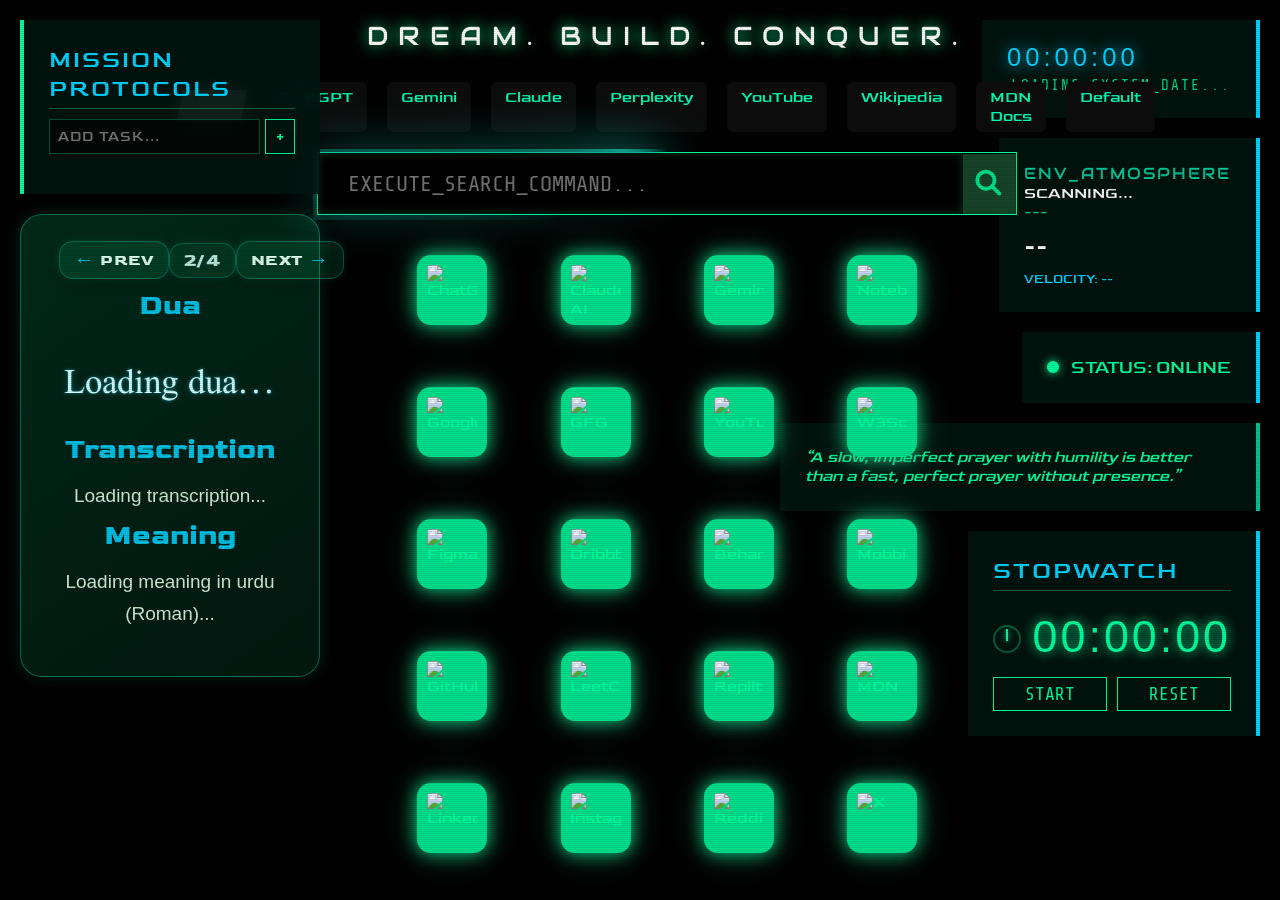
==== commit a0da8b43: "some changes" ====
--- a/index.html
+++ b/index.html
@@ -50,7 +50,7 @@
             <div id="prev"><span class="arrow">←</span> PREV</div>
             <div id="duaNUM">
               <h2>
-                <span id="currentDUA">2</span>/ <span id="totalDua">4</span>
+                <span id="currentDUA">2</span>/<span id="totalDua">4</span>
               </h2>
             </div>
             <div id="next">NEXT <span class="arrow">→</span></div>
@@ -69,10 +69,6 @@
 
         <div class="searchEngines">
           <div class="save-setting">
-            <!-- <label>
-            <input type="checkbox" id="saveEngineToggle" />
-            Save selected search engine
-          </label> -->
             <div class="switch-wrapper">
               <input
                 class="tgl tgl-skewed"
@@ -87,7 +83,10 @@
               ></label>
             </div>
           </div>
-
+          <div id="GPT" class="engine">ChatGPT</div>
+          <div id="GEM" class="engine">Gemini</div>
+          <div id="CLAUDE" class="engine">Claude</div>
+          <div id="PERP" class="engine">Perplexity</div>
           <div id="yt" class="engine">YouTube</div>
           <div id="WKP" class="engine">Wikipedia</div>
           <div id="MDN" class="engine">MDN Docs</div>
@@ -101,42 +100,42 @@
               placeholder="EXECUTE_SEARCH_COMMAND..."
               autocomplete="off"
             />
-            <div class="searchIcon" onclick="search()">
-              <svg
-                width="28"
-                height="28"
-                viewBox="0 0 28 28"
+          </div>
+          <div class="searchIcon" onclick="search()">
+            <svg
+              width="28"
+              height="28"
+              viewBox="0 0 28 28"
+              fill="none"
+              id="searchIconSvg"
+              xmlns="http://www.w3.org/2000/svg"
+            >
+              <!-- <circle
+                cx="14"
+                cy="14"
+                r="11"
+                fill=""
+                opacity="0.35"
+              />
+              <circle cx="14" cy="14" r="10" fill="var(--icon-bg)" /> -->
+              <circle
+                cx="12"
+                cy="12"
+                r="4.5"
+                stroke=""
+                stroke-width="2"
                 fill="none"
-                id="searchIconSvg"
-                xmlns="http://www.w3.org/2000/svg"
-              >
-                <!-- <circle
-                  cx="14"
-                  cy="14"
-                  r="11"
-                  fill=""
-                  opacity="0.35"
-                />
-                <circle cx="14" cy="14" r="10" fill="var(--icon-bg)" /> -->
-                <circle
-                  cx="12"
-                  cy="12"
-                  r="4.5"
-                  stroke=""
-                  stroke-width="2"
-                  fill="none"
-                />
-                <line
-                  x1="15.5"
-                  y1="15.5"
-                  x2="19"
-                  y2="19"
-                  stroke=""
-                  stroke-width="2"
-                  stroke-linecap="round"
-                />
-              </svg>
-            </div>
+              />
+              <line
+                x1="15.5"
+                y1="15.5"
+                x2="19"
+                y2="19"
+                stroke=""
+                stroke-width="2"
+                stroke-linecap="round"
+              />
+            </svg>
           </div>
           <div id="suggestionsBox"></div>
         </div>
@@ -389,7 +388,6 @@
         </div>
       </div>
     </div>
-
     <script src="./js/script.js"></script>
   </body>
 </html>
--- a/CSS/style.css
+++ b/CSS/style.css
@@ -95,6 +95,7 @@
   gap: 20px;
   width: 25%;
   height: 100%;
+  z-index: 3;
   padding: 20px 0 20px 20px;
 }
 
@@ -243,8 +244,8 @@
 /* --- CENTER STYLES --- */
 .center-container {
   position: absolute;
-  left: 50%;
-  transform: translate(-48%, -45%);
+  left: 51%;
+  transform: translate(-48%, -50%);
   top: 50%;
   width: 56%;
   display: flex;
@@ -266,18 +267,12 @@
   text-align: center;
 }
 
-.search-wrapper {
-  width: 100%;
-  position: relative;
-  max-width: 700px;
-  padding: 0;
-  margin: 0;
-  /* border: 5px solid black; */
-  z-index: 50;
-}
 .searchEngines {
   display: flex;
-  gap: 10px;
+  gap: 20px;
+  /* margin-left: 50px; */
+  margin-bottom: 20px;
+  max-width: fit-content;
 }
 
 .searchEngines .engine {
@@ -302,14 +297,96 @@
   margin-top: 8px;
   color: #8fffe0;
 }
-
+/* AI Engine Colors */
+#GPT.active,
+#GEM.active,
+#CLAUDE.active,
+#PERP.active {
+  outline: 0;
+  font-weight: bold;
+  scale: 1.2;
+  margin: 2px;
+}
+
+#GPT.active {
+  border-bottom: 2px solid white;
+  outline: 0;
+  color: #e3e3e3;
+  text-shadow: 0 0 10px #10a37f;
+}
+#GEM.active {
+  border-bottom: 2px solid #4b90ff;
+  color: #3073d0;
+  background: #22223d;
+  text-shadow: 0 0 10px #1f2e46;
+}
+#CLAUDE.active {
+  border-bottom: 2px solid #d97757;
+  color: #d97757;
+  text-shadow: 0 0 10px #d97757;
+}
+#PERP.active {
+  border-bottom: 2px solid #22b8cf;
+  color: #22b8cf;
+  text-shadow: 0 0 10px #22b8cf;
+}
+.search-wrapper {
+  width: 100%;
+  position: relative;
+  max-width: 700px;
+  padding: 0;
+  margin: 0;
+  display: flex;
+  justify-content: space-between;
+  align-items: center;
+  border: 1px solid var(--neon-green);
+
+  /* border: 5px solid black; */
+  z-index: 1;
+}
+@property --angle {
+  syntax: "<angle>";
+  inherits: false;
+  initial-value: 0deg;
+}
+.search-wrapper::after,
+.search-wrapper::before {
+  aspect-ratio: 1/1;
+  will-change: transform;
+  content: "";
+  position: absolute;
+  width: 100%;
+  height: 100%;
+  left: 50%;
+  top: 50%;
+  translate: -50% -50%;
+  padding: 5px;
+  /* border-radius: 100px; */
+  background-image: conic-gradient(from var(--angle), transparent 70%, rgb(18, 167, 147), transparent);
+  z-index: -1;
+  animation: spin2 10s linear infinite;
+}
+.search-wrapper::before {
+  filter: blur(25px);
+}
+@keyframes spin2 {
+  0% {
+    --angle: 0deg;
+  }
+  100% {
+    --angle: 360deg;
+  }
+}
+.search {
+  width: 100%;
+}
 .search input {
   width: 100%;
   position: relative;
-  background: rgba(0, 0, 0, 0.85);
-  border: 1px solid var(--neon-green);
+  background: rgb(0, 0, 0);
   padding: 18px 30px;
   color: var(--neon-green);
+  border: none;
   font-family: "Share Tech Mono", monospace;
   font-size: 1.4rem;
   box-shadow: inset 0 0 10px rgba(0, 255, 157, 0.2);
@@ -323,10 +400,6 @@
   background: rgba(0, 30, 20, 0.95);
 }
 .searchIcon {
-  position: absolute;
-  right: 1px;
-  top: 50%;
-  transform: translateY(-50%);
   /* border: 1px solid var(--neon-green); */
   width: 58px;
   height: 60px;
@@ -473,6 +546,7 @@
   gap: 20px;
   width: 500px;
   height: 100%;
+  z-index: -1;
   padding: 20px 20px 20px 0;
 }
 
@@ -652,17 +726,15 @@
   background: linear-gradient(
     145deg,
     rgba(0, 227, 142, 0.18),
-    rgba(0, 227, 142, 0.10)
+    rgba(0, 227, 142, 0.1)
   );
-  border: 1.5px solid rgba(0,255,200,0.35);
+  border: 1.5px solid rgba(0, 255, 200, 0.35);
   padding: 26px 20px 40px;
   width: 100%;
   max-width: 900px;
   margin: 0;
   border-radius: 22px;
-  box-shadow:
-    0 10px 24px rgba(0,0,0,0.22),
-    0 0 18px rgba(0,255,200,0.15);
+  box-shadow: 0 10px 24px rgba(0, 0, 0, 0.22), 0 0 18px rgba(0, 255, 200, 0.15);
   backdrop-filter: blur(6px);
 }
 
@@ -681,9 +753,7 @@
   font-family: "Scheherazade New", serif;
   font-size: clamp(30px, 3vw, 40px);
   color: #d8ffff;
-  text-shadow:
-    0 0 3px rgba(17, 219, 255, .6),
-    0 0 8px rgba(17, 219, 255, .2);
+  text-shadow: 0 0 3px rgba(17, 219, 255, 0.6), 0 0 8px rgba(17, 219, 255, 0.2);
   text-align: center;
   line-height: 1.6;
   margin: 14px 0 16px;
@@ -694,7 +764,7 @@
 /* Transliteration & Meaning */
 #transcription,
 #meaning {
-  font-family: "Gill Sans","Gill Sans MT",Calibri,"Trebuchet MS",sans-serif;
+  font-family: "Gill Sans", "Gill Sans MT", Calibri, "Trebuchet MS", sans-serif;
   font-size: clamp(15px, 1.6vw, 19px);
   font-weight: 500;
   color: #eaffe9;
@@ -724,38 +794,34 @@
   padding: 6px 14px;
   border-radius: 14px;
   background: rgba(0, 227, 142, 0.12);
-  border: 1px solid rgba(0,255,200,0.25);
+  border: 1px solid rgba(0, 255, 200, 0.25);
   color: #dfffee;
   font-size: clamp(13px, 1.4vw, 16px);
   font-weight: 600;
-  letter-spacing: .3px;
-  box-shadow:
-    0 6px 12px rgba(0,0,0,.18),
-    0 0 10px rgba(0,255,200,.12);
+  letter-spacing: 0.3px;
+  box-shadow: 0 6px 12px rgba(0, 0, 0, 0.18), 0 0 10px rgba(0, 255, 200, 0.12);
   cursor: pointer;
-  transition: .25s ease;
+  transition: 0.25s ease;
   user-select: none;
 }
 
 #prev:hover,
 #next:hover {
   transform: translateY(-1px);
-  box-shadow:
-    0 10px 18px rgba(0,0,0,.22),
-    0 0 14px rgba(0,255,200,.22);
-  border-color: rgba(0,255,220,.45);
+  box-shadow: 0 10px 18px rgba(0, 0, 0, 0.22), 0 0 14px rgba(0, 255, 200, 0.22);
+  border-color: rgba(0, 255, 220, 0.45);
 }
 
 #prev:active,
 #next:active {
-  transform: scale(.96);
+  transform: scale(0.96);
 }
 
 /* Arrows */
 .arrow {
   font-size: clamp(16px, 1.8vw, 20px);
   color: var(--neon-blue);
-  opacity: .9;
+  opacity: 0.9;
 }
 
 /* Dua Counter */
@@ -763,15 +829,13 @@
   margin: 0;
   font-size: clamp(15px, 1.5vw, 18px);
   color: #cffff3;
-  opacity: .9;
-  letter-spacing: .5px;
+  opacity: 0.9;
+  letter-spacing: 0.5px;
   padding: 6px 14px;
   border-radius: 14px;
-  background: rgba(0, 227, 142, 0.10);
-  border: 1px solid rgba(0,255,200,0.25);
-  box-shadow:
-    0 6px 12px rgba(0,0,0,.18),
-    0 0 10px rgba(0,255,200,.12);
+  background: rgba(0, 227, 142, 0.1);
+  border: 1px solid rgba(0, 255, 200, 0.25);
+  box-shadow: 0 6px 12px rgba(0, 0, 0, 0.18), 0 0 10px rgba(0, 255, 200, 0.12);
 }
 
 /*  Music  */
@@ -779,7 +843,4 @@
   width: 100%;
   max-width: 900px;
   border: 2px solid;
-
-}
-
-
+}
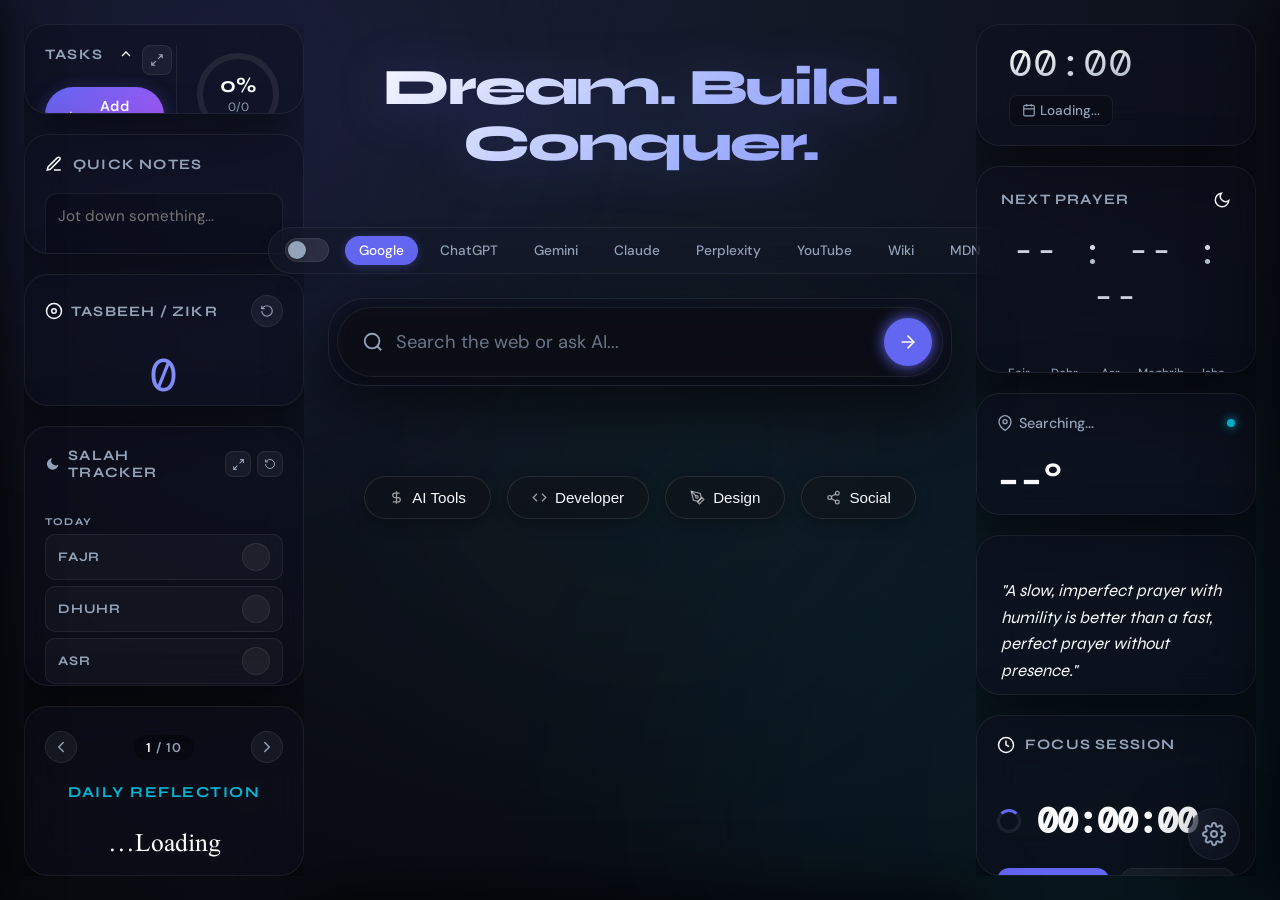
==== commit 098395e1: "✨ feat: Add custom wallpaper image upload & remove deprecated ForAI folder" ====
--- a/index.html
+++ b/index.html
@@ -5,389 +5,831 @@
     <meta name="viewport" content="width=device-width, initial-scale=1" />
     <link rel="preconnect" href="https://fonts.googleapis.com" />
     <link rel="preconnect" href="https://fonts.gstatic.com" crossorigin />
-    <link
-      rel="icon"
-      href="https://cdn-icons-png.flaticon.com/512/3184/3184367.png"
-    />
-    <link
-      href="https://fonts.googleapis.com/css2?family=Audiowide&family=Goldman:wght@400;700&family=Share+Tech+Mono&display=swap"
-      rel="stylesheet"
-    />
+    <link rel="icon" href="https://cdn-icons-png.flaticon.com/512/3184/3184367.png" />
+    <!-- Modern Premium Fonts -->
+    <link href="https://fonts.googleapis.com/css2?family=Syne:wght@400;500;600;700;800&family=DM+Sans:wght@300;400;500;600&family=DM+Mono:wght@400;500&display=swap" rel="stylesheet" />
+    <link href="https://fonts.googleapis.com/css2?family=Scheherazade+New:wght@400;600;700&display=swap" rel="stylesheet" />
+    
     <link rel="stylesheet" href="./CSS/style.css" />
     <link rel="stylesheet" href="./CSS/switch.css" />
-    <link
-      href="https://fonts.cdnfonts.com/css/digital-7-mono"
-      rel="stylesheet"
-    />
-
-    <title>Cyber Terminal HUD v3.2</title>
+    
+    <title>Modern Dashboard</title>
   </head>
   <body>
+    <!-- Live Video Background container -->
+    <div class="video-background-container">
+      <video id="bgVideoFrame" autoplay muted loop playsinline></video>
+    </div>
+
+    <!-- Abstract Ambient Background Orbs -->
+    <div class="bg-layer">
+      <div class="bg-orb orb-purple"></div>
+      <div class="bg-orb orb-blue"></div>
+      <div class="bg-orb orb-teal"></div>
+    </div>
+
+    <!-- Floating widgets layer (widgets move here when floating mode is on) -->
+    <div id="floatingWidgetsLayer" class="floating-widgets-layer" aria-hidden="true"></div>
+
+    <!-- MAIN WRAPPER -->
     <div class="main-layout">
-      <div class="left-sidebar">
-        <div class="widget">
-          <span class="sidebar-heading">MISSION PROTOCOLS</span>
-          <div class="todo-input-group">
-            <input
-              type="text"
-              id="todoInput"
-              placeholder="ADD TASK..."
-              autocomplete="off"
-            />
-            <button id="addTodoBtn">+</button>
-          </div>
-          <ul id="todoList"></ul>
-        </div>
-
-        <!-- <div class="widget" style="border-left-color: var(--neon-purple)">
-          <span class="sidebar-heading" style="color: var(--neon-purple)"
-            >ENCRYPTED_NOTES</span
-          >
-          <textarea id="quickNotes" placeholder="ENTER_DATA_LOG..."></textarea>
-        </div> -->
-        <div class="duaBox">
+      
+      <!-- LEFT SIDEBAR -->
+      <aside class="sidebar left-sidebar" id="leftSidebar">
+        <!-- Tasks Widget -->
+        <div class="glass-panel widget-tasks modern-tasks" id="tasksWidget">
+          <div class="tasks-layout">
+            <div class="tasks-left">
+              <div class="tasks-header-row">
+                <div class="widget-header" id="tasksDropdownToggle" style="cursor: pointer; flex:1;">
+                  <h2>Tasks</h2>
+                  <svg id="tasksChevron" width="16" height="16" viewBox="0 0 24 24" fill="none" stroke="currentColor" stroke-width="2" style="transition: 0.3s; transform: rotate(180deg); margin-left: 5px;"><polyline points="6 9 12 15 18 9"></polyline></svg>
+                </div>
+                <button id="openFullTasksBtn" class="icon-btn soft-btn" title="Open Full Task Board">
+                  <svg width="14" height="14" viewBox="0 0 24 24" fill="none" stroke="currentColor" stroke-width="2"><path d="M15 3h6v6M9 21H3v-6M21 3l-7 7M3 21l7-7"/></svg>
+                </button>
+              </div>
+              <div id="tasksDropdownContent" style="display: flex; flex-direction: column;">
+                <ul id="todoList" class="custom-scrollbar"></ul>
+              </div>
+              <div class="todo-input-group">
+                <button id="addTodoBtn" title="Add Task">
+                  <svg width="13" height="13" viewBox="0 0 24 24" fill="none" stroke="currentColor" stroke-width="2.5" stroke-linecap="round"><path d="M12 5v14M5 12h14"/></svg>
+                  Add Task
+                </button>
+              </div>
+            </div>
+            
+            <div class="tasks-right">
+              <div class="progress-ring-container">
+                <svg class="progress-ring" width="90" height="90">
+                  <circle class="progress-ring__circle_bg" stroke="rgba(255,255,255,0.08)" stroke-width="6" fill="transparent" r="38" cx="45" cy="45"/>
+                  <circle class="progress-ring__circle" stroke="var(--primary-color)" stroke-width="6" fill="transparent" r="38" cx="45" cy="45" style="stroke-dasharray: 238.76; stroke-dashoffset: 238.76;"/>
+                </svg>
+                <div class="progress-text">
+                  <span id="taskPercent">0%</span>
+                  <span id="taskCount">0/0</span>
+                </div>
+              </div>
+            </div>
+          </div>
+        </div>
+
+        <!-- Quick Notes Widget -->
+        <div class="glass-panel widget-notes">
+          <div class="widget-header">
+            <svg width="18" height="18" viewBox="0 0 24 24" fill="none" stroke="currentColor" stroke-width="2"><path d="M12 20h9"/><path d="M16.5 3.5a2.121 2.121 0 0 1 3 3L7 19l-4 1 1-4L16.5 3.5z"/></svg>
+            <h2>Quick Notes</h2>
+          </div>
+          <textarea id="quickNotes" class="notes-area custom-scrollbar" placeholder="Jot down something..."></textarea>
+        </div>
+
+        <!-- Tasbeeh Counter -->
+        <div class="glass-panel widget-tasbeeh">
+          <div class="widget-header" style="justify-content: space-between;">
+            <div style="display: flex; gap: 8px; align-items: center;">
+              <svg width="18" height="18" viewBox="0 0 24 24" fill="none" stroke="currentColor" stroke-width="2"><circle cx="12" cy="12" r="10"/><circle cx="12" cy="12" r="3"/></svg>
+              <h2>Tasbeeh / Zikr</h2>
+            </div>
+            <button id="tasbeehReset" class="icon-btn soft-btn" title="Reset"><svg width="14" height="14" viewBox="0 0 24 24" fill="none" stroke="currentColor" stroke-width="2"><path d="M3 12a9 9 0 1 0 9-9 9.75 9.75 0 0 0-6.74 2.74L3 8"/><path d="M3 3v5h5"/></svg></button>
+          </div>
+          <div class="tasbeeh-body">
+            <div class="tasbeeh-display" id="tasbeehCount">0</div>
+            <button id="tasbeehBtn" class="tasbeeh-main-btn">TAP</button>
+          </div>
+        </div>
+
+        <!-- Salah Daily Tracker -->
+        <div class="glass-panel widget-salah">
+          <div class="widget-header" style="justify-content: space-between;">
+            <div style="display:flex;gap:8px;align-items:center;">
+              <svg width="16" height="16" viewBox="0 0 24 24" fill="currentColor" stroke="none" style="color:var(--text-muted);"><path d="M21 12.79A9 9 0 1 1 11.21 3 7 7 0 0 0 21 12.79z"/></svg>
+              <h2>Salah Tracker</h2>
+            </div>
+            <div style="display:flex;gap:6px;align-items:center;">
+              <button id="openSalahPanelBtn" class="icon-btn soft-btn" title="Open Full Salah Panel" style="width:26px;height:26px;border-radius:8px;">
+                <svg width="13" height="13" viewBox="0 0 24 24" fill="none" stroke="currentColor" stroke-width="2"><path d="M15 3h6v6M9 21H3v-6M21 3l-7 7M3 21l7-7"/></svg>
+              </button>
+              <button id="salahResetBtn" class="soft-btn" title="Reset today" style="width:26px;height:26px;border-radius:8px;">
+                <svg width="12" height="12" viewBox="0 0 24 24" fill="none" stroke="currentColor" stroke-width="2"><path d="M3 12a9 9 0 1 0 9-9 9.75 9.75 0 0 0-6.74 2.74L3 8"/><path d="M3 3v5h5"/></svg>
+              </button>
+            </div>
+          </div>
+
+          <!-- Prayer Heatmap -->
+          <div class="salah-heatmap-wrap">
+            <div class="salah-heatmap-labels">
+              <span>Fajr</span>
+              <span>Dhuhr</span>
+              <span>Asr</span>
+              <span>Maghrib</span>
+              <span>Isha</span>
+            </div>
+            <div class="salah-heatmap-grid" id="salahHeatmapGrid"></div>
+          </div>
+
+          <!-- Today's ticks -->
+          <div class="salah-today-label">Today</div>
+          <div class="salah-checklist" id="salahChecklist">
+            <div class="salah-item" data-prayer="Fajr">
+              <span class="salah-name">Fajr</span>
+              <button class="salah-check-btn" id="salah-Fajr" aria-label="Mark Fajr done">
+                <svg width="13" height="13" viewBox="0 0 24 24" fill="none" stroke="currentColor" stroke-width="3"><polyline points="20 6 9 17 4 12"/></svg>
+              </button>
+            </div>
+            <div class="salah-item" data-prayer="Dhuhr">
+              <span class="salah-name">Dhuhr</span>
+              <button class="salah-check-btn" id="salah-Dhuhr" aria-label="Mark Dhuhr done">
+                <svg width="13" height="13" viewBox="0 0 24 24" fill="none" stroke="currentColor" stroke-width="3"><polyline points="20 6 9 17 4 12"/></svg>
+              </button>
+            </div>
+            <div class="salah-item" data-prayer="Asr">
+              <span class="salah-name">Asr</span>
+              <button class="salah-check-btn" id="salah-Asr" aria-label="Mark Asr done">
+                <svg width="13" height="13" viewBox="0 0 24 24" fill="none" stroke="currentColor" stroke-width="3"><polyline points="20 6 9 17 4 12"/></svg>
+              </button>
+            </div>
+            <div class="salah-item" data-prayer="Maghrib">
+              <span class="salah-name">Maghrib</span>
+              <button class="salah-check-btn" id="salah-Maghrib" aria-label="Mark Maghrib done">
+                <svg width="13" height="13" viewBox="0 0 24 24" fill="none" stroke="currentColor" stroke-width="3"><polyline points="20 6 9 17 4 12"/></svg>
+              </button>
+            </div>
+            <div class="salah-item" data-prayer="Isha">
+              <span class="salah-name">Isha</span>
+              <button class="salah-check-btn" id="salah-Isha" aria-label="Mark Isha done">
+                <svg width="13" height="13" viewBox="0 0 24 24" fill="none" stroke="currentColor" stroke-width="3"><polyline points="20 6 9 17 4 12"/></svg>
+              </button>
+            </div>
+          </div>
+
+          <div class="salah-reset-row">
+            <div class="salah-heatmap-legend">
+              <span style="font-size:0.65rem;color:var(--text-muted);">Less</span>
+              <div class="salah-legend-cell" style="opacity:0.15;"></div>
+              <div class="salah-legend-cell" style="opacity:0.35;"></div>
+              <div class="salah-legend-cell" style="opacity:0.6;"></div>
+              <div class="salah-legend-cell" style="opacity:0.8;"></div>
+              <div class="salah-legend-cell" style="opacity:1;"></div>
+              <span style="font-size:0.65rem;color:var(--text-muted);">More</span>
+            </div>
+          </div>
+        </div>
+
+        <!-- Dua Widget -->
+        <div class="glass-panel widget-dua duaBox">
           <div id="nextPrevDua">
-            <div id="prev"><span class="arrow">←</span> PREV</div>
-            <div id="duaNUM">
-              <h2>
-                <span id="currentDUA">2</span>/<span id="totalDua">4</span>
-              </h2>
-            </div>
-            <div id="next">NEXT <span class="arrow">→</span></div>
-          </div>
-          <h3>Dua</h3>
-          <div id="dua">Loading dua...</div>
-          <h3>Transcription</h3>
-          <div id="transcription">Loading transcription...</div>
-          <h3>Meaning</h3>
-          <div id="meaning">Loading meaning in urdu (Roman)...</div>
-        </div>
-      </div>
-
-      <div class="center-container">
-        <div class="center-text" id="motivQuote">Dream. Build. Conquer.</div>
-
-        <div class="searchEngines">
-          <div class="save-setting">
-            <div class="switch-wrapper">
-              <input
-                class="tgl tgl-skewed"
-                id="switch-on-off"
-                type="checkbox"
-              />
-              <label
-                class="tgl-btn"
-                data-tg-off="!Save"
-                data-tg-on="Save"
-                for="switch-on-off"
-              ></label>
-            </div>
-          </div>
-          <div id="GPT" class="engine">ChatGPT</div>
-          <div id="GEM" class="engine">Gemini</div>
-          <div id="CLAUDE" class="engine">Claude</div>
-          <div id="PERP" class="engine">Perplexity</div>
-          <div id="yt" class="engine">YouTube</div>
-          <div id="WKP" class="engine">Wikipedia</div>
-          <div id="MDN" class="engine">MDN Docs</div>
-          <div id="DEF" class="engine">Default</div>
-        </div>
-
-        <div class="search-wrapper">
-          <div class="search">
-            <input
-              id="searchBar"
-              placeholder="EXECUTE_SEARCH_COMMAND..."
-              autocomplete="off"
-            />
-          </div>
-          <div class="searchIcon" onclick="search()">
-            <svg
-              width="28"
-              height="28"
-              viewBox="0 0 28 28"
-              fill="none"
-              id="searchIconSvg"
-              xmlns="http://www.w3.org/2000/svg"
-            >
-              <!-- <circle
-                cx="14"
-                cy="14"
-                r="11"
-                fill=""
-                opacity="0.35"
-              />
-              <circle cx="14" cy="14" r="10" fill="var(--icon-bg)" /> -->
-              <circle
-                cx="12"
-                cy="12"
-                r="4.5"
-                stroke=""
-                stroke-width="2"
-                fill="none"
-              />
-              <line
-                x1="15.5"
-                y1="15.5"
-                x2="19"
-                y2="19"
-                stroke=""
-                stroke-width="2"
-                stroke-linecap="round"
-              />
-            </svg>
-          </div>
-          <div id="suggestionsBox"></div>
-        </div>
-
-        <div class="shortcuts">
-          <div
-            class="shortcut chatgpt"
-            onclick="openSite('https://chat.openai.com')"
-          >
-            <img
-              src="https://i.ibb.co/8L2NpgCj/icons8-chatgpt-50.png"
-              alt="ChatGPT"
-              id="chatgptImg"
-            />
-            <span id="chatgptText">CHATGPT</span>
-          </div>
-
-          <div class="shortcut claude" onclick="openSite('https://claude.ai')">
-            <img
-              src="https://i.ibb.co/CKymL1Wv/icons8-claude-48.png"
-              alt="Claude AI"
-            />
-            <span id="claudeText">CLAUDE AI</span>
-          </div>
-
-          <div
-            class="shortcut gemini"
-            onclick="openSite('https://gemini.google.com')"
-          >
-            <img
-              src="https://i.ibb.co/bjFT9QRV/icons8-gemini-ai-48.png"
-              alt="Gemini"
-            />
-            <span id="geminiText">GEMINI</span>
-          </div>
-
-          <div
-            class="shortcut notebooklm"
-            onclick="openSite('https://notebooklm.google.com')"
-          >
-            <img
-              src="https://i.ibb.co/3y8KPmCd/notebooklm-icon.png"
-              alt="NotebookLM"
-            />
-            <span id="notebooklmText">NOTEBOOKLM</span>
-          </div>
-
-          <div
-            class="shortcut google"
-            onclick="openSite('https://www.google.com')"
-          >
-            <img
-              src="https://i.ibb.co/mVBMXyqr/icons8-google-48.png"
-              alt="Google"
-            />
-            <span id="googleText">GOOGLE</span>
-          </div>
-
-          <div
-            class="shortcut gfg"
-            onclick="openSite('https://www.geeksforgeeks.org')"
-          >
-            <img src="https://i.ibb.co/s9f8MrYJ/gfg-favicon.png" alt="GFG" />
-            <span id="gfgText">GFG</span>
-          </div>
-
-          <div
-            class="shortcut youtube"
-            onclick="openSite('https://www.youtube.com')"
-          >
-            <img
-              src="https://i.ibb.co/hR0btBW7/icons8-youtube-48.png"
-              alt="YouTube"
-            />
-            <span id="youtubeText">YOUTUBE</span>
-          </div>
-
-          <div
-            class="shortcut w3schools"
-            onclick="openSite('https://www.w3schools.com/')"
-          >
-            <img
-              src="https://i.ibb.co/rKwYYYZ7/w3schools-logo-icon.png"
-              alt="W3Schools"
-            />
-            <span id="w3schoolsText">W3SCHOOLS</span>
-          </div>
-
-          <div
-            class="shortcut figma"
-            onclick="openSite('https://www.figma.com')"
-          >
-            <img
-              src="https://i.ibb.co/CsWt942s/icons8-figma-48.png"
-              alt="Figma"
-            />
-            <span id="figmaText">FIGMA</span>
-          </div>
-
-          <div
-            class="shortcut dribbble"
-            onclick="openSite('https://dribbble.com/')"
-          >
-            <img src="https://i.ibb.co/tP8358HN/dribbble.png" alt="Dribbble" />
-            <span id="dribbbleText">DRIBBBLE</span>
-          </div>
-
-          <div
-            class="shortcut behance"
-            onclick="openSite('https://behance.net/')"
-          >
-            <img
-              src="https://i.ibb.co/dsGZZcPk/icons8-behance-48.png"
-              alt="Behance"
-            />
-            <span id="behanceText">BEHANCE</span>
-          </div>
-
-          <div
-            class="shortcut mobbin"
-            onclick="openSite('https://mobbin.com/')"
-          >
-            <img src="https://i.ibb.co/5g6xS8SK/mobbin-icon.png" alt="Mobbin" />
-            <span id="mobbinText">MOBBIN</span>
-          </div>
-
-          <div class="shortcut github" onclick="openSite('https://github.com')">
-            <img src="https://i.ibb.co/8LWZWvq5/github.png" alt="GitHub" />
-            <span id="githubText">GITHUB</span>
-          </div>
-
-          <div
-            class="shortcut leetcode"
-            onclick="openSite('https://leetcode.com/')"
-          >
-            <img
-              src="https://i.ibb.co/pvTY0Lrt/icons8-leetcode-24.png"
-              alt="LeetCode"
-            />
-            <span id="leetcodeText">LEETCODE</span>
-          </div>
-
-          <div
-            class="shortcut replit"
-            onclick="openSite('https://replit.com/')"
-          >
-            <img
-              src="https://i.ibb.co/S77YmK81/icons8-replit-48.png"
-              alt="Replit"
-            />
-            <span id="replitText">REPLIT</span>
-          </div>
-
-          <div
-            class="shortcut mdn"
-            onclick="openSite('https://developer.mozilla.org')"
-          >
-            <img src="https://i.ibb.co/1fntyTBY/favicon.png" alt="MDN" />
-            <span id="mdnText">MDN DOC</span>
-          </div>
-
-          <div
-            class="shortcut linkedin"
-            onclick="openSite('https://www.linkedin.com')"
-          >
-            <img src="https://i.ibb.co/cSxZxKQ1/linkedin.png" alt="LinkedIn" />
-            <span id="linkedinText">LINKEDIN</span>
-          </div>
-
-          <div
-            class="shortcut instagram"
-            onclick="openSite('https://www.instagram.com')"
-          >
-            <img
-              src="https://i.ibb.co/BHV1ZMhH/Icon-for-the-instagram.png"
-              alt="Instagram"
-            />
-            <span id="instagramText">INSTAGRAM</span>
-          </div>
-
-          <div
-            class="shortcut reddit"
-            onclick="openSite('https://mail.google.com/')"
-          >
-            <img src="https://i.ibb.co/VYPLZfsR/gmail.png" alt="Reddit" />
-            <span id="redditText">Gmail</span>
-          </div>
-
-          <div class="shortcut x" onclick="openSite('https://www.x.com')">
-            <img src="https://i.ibb.co/C3gsCdvB/icons8-x-50.png" alt="X" />
-            <span id="xText">X</span>
-          </div>
-        </div>
-      </div>
-
-      <div class="right-sidebar">
-        <div class="widget">
-          <div class="clock-block">
-            <div id="clockTime">00:00:00</div>
-            <div id="clockDate">LOADING_SYSTEM_DATE...</div>
-          </div>
-        </div>
-
-        <div class="widget" id="weather">
-          <span id="heading">ENV_ATMOSPHERE</span><br />
-          <span id="description" style="color: #fff; text-transform: uppercase"
-            >SCANNING...</span
-          ><br />
-          <span id="city" style="opacity: 0.8">---</span>
-          <div id="Temprature">--</div>
-          <div
-            id="windSpeed"
-            style="font-size: 0.8rem; color: var(--neon-blue)"
-          >
-            VELOCITY: --
-          </div>
-        </div>
-
-        <div class="widget">
-          <div class="status-line">
-            <div class="blink-dot"></div>
-            <span>STATUS: ONLINE</span>
-          </div>
-        </div>
-
-        <div
-          class="widget"
-          style="border-right-color: var(--neon-purple); font-style: italic"
-        >
-          “A slow, imperfect prayer with humility is better than a fast, perfect
-          prayer without presence.”
-        </div>
-        <div class="widget" id="stopwatchWidget">
-          <span class="sidebar-heading" style="color: var(--neon-blue)"
-            >STOPWATCH</span
-          >
-
-          <div class="stopwatch-display">
-            <div class="spinner-ring">
-              <div class="spinner-hand"></div>
-            </div>
-            <div id="stopwatchTime">00:00:00</div>
-          </div>
-
-          <div class="stopwatch-controls">
-            <button id="swStart">START</button>
-
-            <button id="swReset">RESET</button>
+            <button id="prev" class="icon-btn soft-btn">
+              <svg width="18" height="18" viewBox="0 0 24 24" fill="none" stroke="currentColor" stroke-width="2" stroke-linecap="round" stroke-linejoin="round"><path d="M15 18l-6-6 6-6"/></svg>
+            </button>
+            <div id="duaNUM" class="badge">
+              <span id="currentDUA">1</span> / <span id="totalDua">10</span>
+            </div>
+            <button id="next" class="icon-btn soft-btn">
+              <svg width="18" height="18" viewBox="0 0 24 24" fill="none" stroke="currentColor" stroke-width="2" stroke-linecap="round" stroke-linejoin="round"><path d="M9 18l6-6-6-6"/></svg>
+            </button>
+          </div>
+          <h3 class="section-title">Daily Reflection</h3>
+          <div id="dua" class="arabic-text">Loading...</div>
+          <div class="translation-wrapper">
+             <div id="transcription" class="transcription-text">Loading...</div>
+             <div class="divider"></div>
+             <div id="meaning" class="meaning-text">Loading...</div>
+          </div>
+        </div>
+      </aside>
+
+      <!-- CENTER CONTENT -->
+      <main class="center-container">
+        <div class="center-header">
+          <h1 class="hero-title" id="motivQuote">Dream. Build. Conquer.</h1>
+        </div>
+
+        <!-- Search Area -->
+        <div class="search-section">
+          <div class="searchEngines">
+            <div class="save-setting" title="Remember my choice">
+              <div class="switch-wrapper">
+                <input class="tgl tgl-flat" id="switch-on-off" type="checkbox" />
+                <label class="tgl-btn" for="switch-on-off"></label>
+              </div>
+            </div>
+            <div class="engine-buttons">
+              <div id="DEF" class="engine active">Google</div>
+              <div id="GPT" class="engine">ChatGPT</div>
+              <div id="GEM" class="engine">Gemini</div>
+              <div id="CLAUDE" class="engine">Claude</div>
+              <div id="PERP" class="engine">Perplexity</div>
+              <div id="yt" class="engine">YouTube</div>
+              <div id="WKP" class="engine">Wiki</div>
+              <div id="MDN" class="engine">MDN</div>
+            </div>
+          </div>
+
+          <div class="search-wrapper glass-panel">
+            <div class="search-input-container">
+              <svg class="search-icon-left" width="22" height="22" viewBox="0 0 24 24" fill="none" stroke="currentColor" stroke-width="2"><circle cx="11" cy="11" r="8"></circle><line x1="21" y1="21" x2="16.65" y2="16.65"></line></svg>
+              <input id="searchBar" placeholder="Search the web or ask AI..." autocomplete="off" />
+              <button class="search-btn-action" onclick="search()" aria-label="Search">
+                <svg width="20" height="20" viewBox="0 0 24 24" fill="none" stroke="currentColor" stroke-width="2" stroke-linecap="round" stroke-linejoin="round"><line x1="5" y1="12" x2="19" y2="12"></line><polyline points="12 5 19 12 12 19"></polyline></svg>
+              </button>
+            </div>
+            <div id="suggestionsBox" class="suggestions-box"></div>
+          </div>
+        </div>
+
+        <!-- SaaS Category Navigation -->
+        <nav class="category-nav">
+          <!-- AI Group -->
+          <div class="nav-group">
+            <button class="nav-trigger">
+              <svg width="15" height="15" viewBox="0 0 24 24" fill="none" stroke="currentColor" stroke-width="2"><path d="M12 2v20M17 5H9.5a3.5 3.5 0 0 0 0 7h5a3.5 3.5 0 0 1 0 7H6"/></svg>
+              AI Tools
+            </button>
+            <div class="nav-dropdown">
+              <a href="https://chat.openai.com" class="dropdown-item" target="_blank"><img src="https://i.ibb.co/8L2NpgCj/icons8-chatgpt-50.png" class="invert-dark" alt="ChatGPT"/><span>ChatGPT</span></a>
+              <a href="https://claude.ai" class="dropdown-item" target="_blank"><img src="https://i.ibb.co/CKymL1Wv/icons8-claude-48.png" alt="Claude"/><span>Claude</span></a>
+              <a href="https://gemini.google.com" class="dropdown-item" target="_blank"><img src="https://i.ibb.co/bjFT9QRV/icons8-gemini-ai-48.png" alt="Gemini"/><span>Gemini</span></a>
+              <a href="https://notebooklm.google.com" class="dropdown-item" target="_blank"><img src="https://i.ibb.co/3y8KPmCd/notebooklm-icon.png" class="invert-dark" alt="NotebookLM"/><span>NotebookLM</span></a>
+            </div>
+          </div>
+
+          <!-- Dev Group -->
+          <div class="nav-group">
+            <button class="nav-trigger">
+              <svg width="15" height="15" viewBox="0 0 24 24" fill="none" stroke="currentColor" stroke-width="2"><polyline points="16 18 22 12 16 6"></polyline><polyline points="8 6 2 12 8 18"></polyline></svg>
+              Developer
+            </button>
+            <div class="nav-dropdown">
+              <a href="https://github.com" class="dropdown-item" target="_blank"><img src="https://upload.wikimedia.org/wikipedia/commons/9/91/Octicons-mark-github.svg" class="invert-dark" alt="GitHub"/><span>GitHub</span></a>
+              <a href="https://developer.mozilla.org" class="dropdown-item" target="_blank"><img src="https://i.ibb.co/1fntyTBY/favicon.png" alt="MDN"/><span>MDN Docs</span></a>
+              <a href="https://leetcode.com/" class="dropdown-item" target="_blank"><img src="https://upload.wikimedia.org/wikipedia/commons/1/19/LeetCode_logo_black.png" class="invert-dark" alt="LeetCode"/><span>LeetCode</span></a>
+              <a href="https://www.geeksforgeeks.org" class="dropdown-item" target="_blank"><img src="https://i.ibb.co/s9f8MrYJ/gfg-favicon.png" alt="GFG"/><span>GeeksforGeeks</span></a>
+            </div>
+          </div>
+
+          <!-- Design Group -->
+          <div class="nav-group">
+            <button class="nav-trigger">
+              <svg width="15" height="15" viewBox="0 0 24 24" fill="none" stroke="currentColor" stroke-width="2"><path d="M12 19l7-7 3 3-7 7-3-3z"></path><path d="M18 13l-1.5-7.5L2 2l3.5 14.5L13 18l5-5z"></path><path d="M2 2l7.586 7.586"></path><circle cx="11" cy="11" r="2"></circle></svg>
+              Design
+            </button>
+            <div class="nav-dropdown">
+              <a href="https://www.figma.com" class="dropdown-item" target="_blank"><img src="https://i.ibb.co/CsWt942s/icons8-figma-48.png" alt="Figma"/><span>Figma</span></a>
+              <a href="https://dribbble.com/" class="dropdown-item" target="_blank"><img src="https://i.ibb.co/tP8358HN/dribbble.png" alt="Dribbble"/><span>Dribbble</span></a>
+              <a href="https://behance.net/" class="dropdown-item" target="_blank"><img src="https://i.ibb.co/dsGZZcPk/icons8-behance-48.png" alt="Behance"/><span>Behance</span></a>
+              <a href="https://mobbin.com/" class="dropdown-item" target="_blank"><img src="https://i.ibb.co/5g6xS8SK/mobbin-icon.png" class="invert-dark" alt="Mobbin"/><span>Mobbin</span></a>
+            </div>
+          </div>
+
+          <!-- Social Group -->
+          <div class="nav-group">
+            <button class="nav-trigger">
+              <svg width="15" height="15" viewBox="0 0 24 24" fill="none" stroke="currentColor" stroke-width="2"><circle cx="18" cy="5" r="3"></circle><circle cx="6" cy="12" r="3"></circle><circle cx="18" cy="19" r="3"></circle><line x1="8.59" y1="13.51" x2="15.42" y2="17.49"></line><line x1="15.41" y1="6.51" x2="8.59" y2="10.49"></line></svg>
+              Social
+            </button>
+            <div class="nav-dropdown">
+              <a href="https://www.youtube.com" class="dropdown-item" target="_blank"><img src="https://i.ibb.co/hR0btBW7/icons8-youtube-48.png" alt="YouTube"/><span>YouTube</span></a>
+              <a href="https://www.linkedin.com" class="dropdown-item" target="_blank"><img src="https://i.ibb.co/cSxZxKQ1/linkedin.png" alt="LinkedIn"/><span>LinkedIn</span></a>
+              <a href="https://www.x.com" class="dropdown-item" target="_blank"><img src="https://i.ibb.co/C3gsCdvB/icons8-x-50.png" class="invert-dark" alt="X.com"/><span>X.com</span></a>
+              <a href="https://mail.google.com/" class="dropdown-item" target="_blank"><img src="https://i.ibb.co/VYPLZfsR/gmail.png" alt="Gmail"/><span>Gmail</span></a>
+            </div>
+          </div>
+        </nav>
+
+        <!-- Center Widgets Overflow Area -->
+        <div id="centerSidebar" class="sidebar center-widgets-grid"></div>
+
+      </main>
+
+      <!-- RIGHT SIDEBAR -->
+      <aside class="sidebar right-sidebar" id="rightSidebar">
+        
+        <!-- Clock -->
+        <div class="glass-panel widget-clock" id="clockWidgetContainer">
+          <div id="clockTime" class="time-display">00:00</div>
+          <div class="date-badge">
+            <svg width="14" height="14" viewBox="0 0 24 24" fill="none" stroke="currentColor" stroke-width="2" style="margin-right:4px;"><rect x="3" y="4" width="18" height="18" rx="2" ry="2"></rect><line x1="16" y1="2" x2="16" y2="6"></line><line x1="8" y1="2" x2="8" y2="6"></line><line x1="3" y1="10" x2="21" y2="10"></line></svg>
+            <span id="clockDate">Loading...</span>
+          </div>
+        </div>
+
+        <!-- Prayer Times Widget -->
+        <div class="glass-panel widget-prayer">
+          <div class="widget-header" style="justify-content: space-between;">
+            <h2>Next prayer</h2>
+            <svg width="18" height="18" viewBox="0 0 24 24" fill="none" stroke="currentColor" stroke-width="2"><path d="M21 12.79A9 9 0 1 1 11.21 3 7 7 0 0 0 21 12.79z"></path></svg>
+          </div>
+          <div class="prayer-countdown">
+            <span id="prayerCountdownTime">-- : -- : --</span>
+          </div>
+          <div class="prayer-timeline">
+            <div class="timeline-track">
+              <div class="timeline-progress" id="prayerProgress"></div>
+            </div>
+            <div class="timeline-nodes">
+              <div class="t-node" id="node-Fajr"><span class="p-name">Fajr</span><div class="dot"></div><span class="p-time" id="time-Fajr">--:--</span></div>
+              <div class="t-node" id="node-Dohr"><span class="p-name">Dohr</span><div class="dot"></div><span class="p-time" id="time-Dohr">--:--</span></div>
+              <div class="t-node" id="node-Asr"><span class="p-name">Asr</span><div class="dot"></div><span class="p-time" id="time-Asr">--:--</span></div>
+              <div class="t-node" id="node-Maghrib"><span class="p-name">Maghrib</span><div class="dot"></div><span class="p-time" id="time-Maghrib">--:--</span></div>
+              <div class="t-node" id="node-Isha"><span class="p-name">Isha</span><div class="dot"></div><span class="p-time" id="time-Isha">--:--</span></div>
+            </div>
+          </div>
+        </div>
+
+        <!-- Weather -->
+        <div class="glass-panel widget-weather" id="weather">
+          <div class="weather-top">
+            <div class="weather-location">
+              <svg width="16" height="16" viewBox="0 0 24 24" fill="none" stroke="currentColor" stroke-width="2" style="margin-right:6px;"><path d="M21 10c0 7-9 13-9 13s-9-6-9-13a9 9 0 0 1 18 0z"></path><circle cx="12" cy="10" r="3"></circle></svg>
+              <span id="city">Searching...</span>
+            </div>
+            <div class="status-pulse"></div>
+          </div>
+          <div class="weather-main">
+            <h2 id="Temprature">--°</h2>
+            <div class="weather-details">
+              <span id="description">--</span>
+              <span id="windSpeed">Wind: --</span>
+            </div>
+          </div>
+        </div>
+
+        <!-- Quote -->
+        <div class="glass-panel widget-quote">
+          <svg class="quote-icon" width="24" height="24" viewBox="0 0 24 24" fill="currentColor"><path d="M14.017 21v-7.391c0-5.704 3.731-9.57 8.983-10.609l.995 2.151c-2.432.917-3.995 3.638-3.995 5.849h4v10h-9.983zm-14.017 0v-7.391c0-5.704 3.748-9.57 9-10.609l.996 2.151c-2.433.917-3.996 3.638-3.996 5.849h4v10h-10z"/></svg>
+          <p>"A slow, imperfect prayer with humility is better than a fast, perfect prayer without presence."</p>
+        </div>
+
+        <!-- Stopwatch -->
+        <div class="glass-panel widget-stopwatch" id="stopwatchWidget">
+          <div class="widget-header">
+            <svg width="18" height="18" viewBox="0 0 24 24" fill="none" stroke="currentColor" stroke-width="2"><circle cx="12" cy="12" r="10"></circle><polyline points="12 6 12 12 16 14"></polyline></svg>
+            <h3 class="widget-title">Focus Session</h3>
+          </div>
+          <div class="timer-display-modern">
+            <div class="spinner-ring"></div>
+            <div id="stopwatchTime" class="time-readout">00:00:00</div>
+          </div>
+          <div class="timer-actions">
+            <button id="swStart" class="btn btn-primary">Start</button>
+            <button id="swReset" class="btn btn-ghost">Reset</button>
+          </div>
+        </div>
+      </aside>
+    </div>
+
+    <!-- Floating Settings Button -->
+    <button id="openSettingsBtn" class="floating-settings-btn" title="Settings">
+      <svg width="24" height="24" viewBox="0 0 24 24" fill="none" stroke="currentColor" stroke-width="2" stroke-linecap="round" stroke-linejoin="round">
+        <circle cx="12" cy="12" r="3"></circle>
+        <path d="M19.4 15a1.65 1.65 0 0 0 .33 1.82l.06.06a2 2 0 0 1 0 2.83 2 2 0 0 1-2.83 0l-.06-.06a1.65 1.65 0 0 0-1.82-.33 1.65 1.65 0 0 0-1 1.51V21a2 2 0 0 1-2 2 2 2 0 0 1-2-2v-.09A1.65 1.65 0 0 0 9 19.4a1.65 1.65 0 0 0-1.82.33l-.06.06a2 2 0 0 1-2.83 0 2 2 0 0 1 0-2.83l.06-.06a1.65 1.65 0 0 0 .33-1.82 1.65 1.65 0 0 0-1.51-1H3a2 2 0 0 1-2-2 2 2 0 0 1 2-2h.09A1.65 1.65 0 0 0 4.6 9a1.65 1.65 0 0 0-.33-1.82l-.06-.06a2 2 0 0 1 0-2.83 2 2 0 0 1 2.83 0l.06.06a1.65 1.65 0 0 0 1.82.33H9a1.65 1.65 0 0 0 1-1.51V3a2 2 0 0 1 2-2 2 2 0 0 1 2 2v.09a1.65 1.65 0 0 0 1 1.51 1.65 1.65 0 0 0 1.82-.33l.06-.06a2 2 0 0 1 2.83 0 2 2 0 0 1 0 2.83l-.06.06a1.65 1.65 0 0 0-.33 1.82V9a1.65 1.65 0 0 0 1.51 1H21a2 2 0 0 1 2 2 2 2 0 0 1-2 2h-.09a1.65 1.65 0 0 0-1.51 1z"></path>
+      </svg>
+    </button>
+
+    <!-- Settings Modal -->
+    <div id="settingsModal" class="modal-overlay" style="display: none;">
+      <div class="modal-content">
+        <div class="modal-header">
+          <h2>Dashboard Settings</h2>
+          <button id="closeSettingsBtn" class="icon-btn soft-btn" title="Close">
+            <svg width="20" height="20" viewBox="0 0 24 24" fill="none" stroke="currentColor" stroke-width="2.5"><line x1="18" y1="6" x2="6" y2="18"></line><line x1="6" y1="6" x2="18" y2="18"></line></svg>
+          </button>
+        </div>
+        
+        <!-- Settings Tabs -->
+        <div class="settings-tabs">
+          <button class="tab-btn active" data-target="tab-themes">Themes &amp; Colors</button>
+          <button class="tab-btn" data-target="tab-static">Static Photos</button>
+          <button class="tab-btn" data-target="tab-live">Live Videos</button>
+          <button class="tab-btn" data-target="tab-prayers">Prayer Times</button>
+          <button class="tab-btn" data-target="tab-widgets">Widgets</button>
+          <button class="tab-btn" data-target="tab-dailytasks">Daily Tasks</button>
+        </div>
+
+        <div class="modal-body custom-scrollbar">
+          <!-- TAB: THEMES -->
+          <div id="tab-themes" class="tab-content active">
+            <div class="settings-section">
+              <h3>Accent Color</h3>
+              <div class="theme-options">
+                <div class="themeOpt active" data-theme="#6366f1" style="background:#6366f1"></div>
+                <div class="themeOpt" data-theme="#10b981" style="background:#10b981"></div>
+                <div class="themeOpt" data-theme="#f43f5e" style="background:#f43f5e"></div>
+                <div class="themeOpt" data-theme="#06b6d4" style="background:#06b6d4"></div>
+                <div class="themeOpt" data-theme="#a855f7" style="background:#a855f7"></div>
+                <div class="themeOpt" data-theme="#f59e0b" style="background:#f59e0b"></div>
+              </div>
+            </div>
+            
+            <div class="settings-section">
+              <h3>Solid Background Colors</h3>
+              <div class="staticOptCont solidColorsCont">
+                <div class="staticOpt active" data-bg-type="color" data-val="#07090e" style="background:#07090e">
+                  <span class="opt-label">Default Dark</span>
+                </div>
+                <div class="staticOpt" data-bg-type="color" data-val="#0f172a" style="background:#0f172a">
+                  <span class="opt-label">Deep Slate</span>
+                </div>
+              </div>
+            </div>
+          </div>
+
+          <!-- TAB: STATIC WALLPAPERS -->
+          <div id="tab-static" class="tab-content" style="display: none;">
+            <div class="settings-section">
+              <h3>High-Quality Photos</h3>
+              <div class="staticOptCont imageWallpapersCont"></div>
+            </div>
+          </div>
+
+          <!-- TAB: LIVE VIDEOS -->
+          <div id="tab-live" class="tab-content" style="display: none;">
+            <div class="settings-section">
+              <h3>Animated Video Loops</h3>
+              <div class="videoOptCont liveWallpapersCont"></div>
+            </div>
+          </div>
+
+          <!-- TAB: WIDGETS -->
+          <div id="tab-widgets" class="tab-content" style="display: none;">
+            <div class="settings-section">
+              <h3>Widget layout</h3>
+              <div class="widget-toggles">
+                <div class="widget-toggle-row">
+                  <span>Floating widgets <span style="font-size:0.75rem;color:var(--text-muted);">(drag anywhere)</span></span>
+                  <div class="switch-wrapper">
+                    <input class="tgl tgl-flat" id="toggleFloatingWidgets" type="checkbox" />
+                    <label class="tgl-btn" for="toggleFloatingWidgets"></label>
+                  </div>
+                </div>
+              </div>
+              <p style="font-size:0.8rem;color:var(--text-muted);margin:8px 0 12px;">Fixed layout keeps widgets in the side columns and center grid. Floating lets you drag each panel anywhere on the screen.</p>
+              <button type="button" id="resetWidgetPositionsBtn" class="btn btn-ghost" style="width:100%;">
+                <svg width="14" height="14" viewBox="0 0 24 24" fill="none" stroke="currentColor" stroke-width="2"><path d="M3 12a9 9 0 1 0 9-9 9.75 9.75 0 0 0-6.74 2.74L3 8"/><path d="M3 3v5h5"/></svg>
+                Reset widget positions
+              </button>
+            </div>
+            <div class="settings-section">
+              <h3>Left Sidebar Widgets</h3>
+              <div class="widget-toggles">
+                <div class="widget-toggle-row">
+                  <span>My Tasks</span>
+                  <div class="switch-wrapper">
+                    <input class="tgl tgl-flat widget-toggle" id="toggle-tasks" type="checkbox" data-widget=".widget-tasks" />
+                    <label class="tgl-btn" for="toggle-tasks"></label>
+                  </div>
+                </div>
+                <div class="widget-toggle-row">
+                  <span>Quick Notes</span>
+                  <div class="switch-wrapper">
+                    <input class="tgl tgl-flat widget-toggle" id="toggle-notes" type="checkbox" data-widget=".widget-notes" />
+                    <label class="tgl-btn" for="toggle-notes"></label>
+                  </div>
+                </div>
+                <div class="widget-toggle-row">
+                  <span>Tasbeeh / Zikr</span>
+                  <div class="switch-wrapper">
+                    <input class="tgl tgl-flat widget-toggle" id="toggle-tasbeeh" type="checkbox" data-widget=".widget-tasbeeh" />
+                    <label class="tgl-btn" for="toggle-tasbeeh"></label>
+                  </div>
+                </div>
+                <div class="widget-toggle-row">
+                  <span>Salah Tracker</span>
+                  <div class="switch-wrapper">
+                    <input class="tgl tgl-flat widget-toggle" id="toggle-salah" type="checkbox" data-widget=".widget-salah" />
+                    <label class="tgl-btn" for="toggle-salah"></label>
+                  </div>
+                </div>
+                <div class="widget-toggle-row">
+                  <span>Daily Reflection</span>
+                  <div class="switch-wrapper">
+                    <input class="tgl tgl-flat widget-toggle" id="toggle-dua" type="checkbox" data-widget=".widget-dua" />
+                    <label class="tgl-btn" for="toggle-dua"></label>
+                  </div>
+                </div>
+              </div>
+            </div>
+            <div class="settings-section">
+              <h3>Right Sidebar Widgets</h3>
+              <div class="widget-toggles">
+                <div class="widget-toggle-row">
+                  <span>Clock</span>
+                  <div class="switch-wrapper">
+                    <input class="tgl tgl-flat widget-toggle" id="toggle-clock" type="checkbox" data-widget=".widget-clock" />
+                    <label class="tgl-btn" for="toggle-clock"></label>
+                  </div>
+                </div>
+                <div class="widget-toggle-row">
+                  <span>Prayer Times Tracker</span>
+                  <div class="switch-wrapper">
+                    <input class="tgl tgl-flat widget-toggle" id="toggle-prayer" type="checkbox" data-widget=".widget-prayer" />
+                    <label class="tgl-btn" for="toggle-prayer"></label>
+                  </div>
+                </div>
+                <div class="widget-toggle-row">
+                  <span>Weather</span>
+                  <div class="switch-wrapper">
+                    <input class="tgl tgl-flat widget-toggle" id="toggle-weather" type="checkbox" data-widget=".widget-weather" />
+                    <label class="tgl-btn" for="toggle-weather"></label>
+                  </div>
+                </div>
+                <div class="widget-toggle-row">
+                  <span>Quote</span>
+                  <div class="switch-wrapper">
+                    <input class="tgl tgl-flat widget-toggle" id="toggle-quote" type="checkbox" data-widget=".widget-quote" />
+                    <label class="tgl-btn" for="toggle-quote"></label>
+                  </div>
+                </div>
+                <div class="widget-toggle-row">
+                  <span>Stopwatch</span>
+                  <div class="switch-wrapper">
+                    <input class="tgl tgl-flat widget-toggle" id="toggle-stopwatch" type="checkbox" data-widget=".widget-stopwatch" />
+                    <label class="tgl-btn" for="toggle-stopwatch"></label>
+                  </div>
+                </div>
+              </div>
+            </div>
+          </div>
+
+          <!-- TAB: PRAYERS -->
+          <div id="tab-prayers" class="tab-content" style="display: none;">
+            <div class="settings-section">
+              <h3>Configure Prayer Times (HH:MM 24hr)</h3>
+              <div class="prayer-inputs">
+                <style>
+                  .p-input-row { display: flex; justify-content: space-between; align-items: center; background: rgba(255,255,255,0.03); padding: 12px; margin-bottom: 8px; border-radius: 8px;}
+                  .p-input-row input { background: rgba(0,0,0,0.3); border: 1px solid var(--border-light); color: white; padding: 6px 10px; border-radius: 6px; outline: none;}
+                  .p-input-row input:focus { border-color: var(--primary-color);}
+                </style>
+                <div class="p-input-row"><span>Fajr</span> <input type="time" id="setFajr" class="prayer-input"></div>
+                <div class="p-input-row"><span>Dohr</span> <input type="time" id="setDohr" class="prayer-input"></div>
+                <div class="p-input-row"><span>Asr</span> <input type="time" id="setAsr" class="prayer-input"></div>
+                <div class="p-input-row"><span>Maghrib</span> <input type="time" id="setMaghrib" class="prayer-input"></div>
+                <div class="p-input-row"><span>Isha</span> <input type="time" id="setIsha" class="prayer-input"></div>
+                <button id="savePrayersBtn" class="btn btn-primary" style="margin-top: 10px; width: 100%;">Save Prayer Times</button>
+              </div>
+            </div>
+          </div>
+
+          <!-- TAB: DAILY TASKS -->
+          <div id="tab-dailytasks" class="tab-content" style="display: none;">
+            <div class="settings-section">
+              <h3>My Default Daily Tasks</h3>
+              <p style="font-size:0.8rem;color:var(--text-muted);margin-bottom:14px;">These load automatically when your task list is empty or when you click <strong>Reset to Daily</strong>.</p>
+              <div id="dailyTaskEditList" class="daily-task-edit-list custom-scrollbar"></div>
+              <div style="display:flex;gap:8px;margin-top:12px;">
+                <input type="text" id="newDailyTaskInput" placeholder="Add default task..." style="flex:1;min-width:0;background:rgba(0,0,0,0.3);border:1px solid var(--border-light);color:#fff;padding:8px 12px;border-radius:10px;outline:none;font-family:var(--font-ui);font-size:0.9rem;" />
+                <button id="addDailyTaskBtn" class="btn btn-primary" style="padding:8px 16px;">Add</button>
+              </div>
+              <button id="saveDailyTasksBtn" class="btn btn-primary" style="width:100%;margin-top:12px;">Save My Daily List</button>
+              <button id="applyDailyTasksBtn" class="btn btn-ghost" style="width:100%;margin-top:8px;">
+                <svg width="14" height="14" viewBox="0 0 24 24" fill="none" stroke="currentColor" stroke-width="2"><polyline points="1 4 1 10 7 10"/><path d="M3.51 15a9 9 0 1 0 .49-3.57"/></svg>
+                Reset Tasks to Daily Default
+              </button>
+            </div>
           </div>
         </div>
       </div>
     </div>
+    
+
+
+    <!-- ===================== ADD TASK MODAL ===================== -->
+    <div id="taskModal" class="modal-overlay" style="display:none;">
+      <div class="modal-content task-modal-content">
+        <div class="modal-header">
+          <div class="task-modal-title-row">
+            <svg width="20" height="20" viewBox="0 0 24 24" fill="none" stroke="var(--primary-color)" stroke-width="2" stroke-linecap="round"><path d="M12 5v14M5 12h14"/></svg>
+            <h2>New Task</h2>
+          </div>
+          <button id="closeTaskModalBtn" class="icon-btn soft-btn" title="Close">
+            <svg width="18" height="18" viewBox="0 0 24 24" fill="none" stroke="currentColor" stroke-width="2.5"><line x1="18" y1="6" x2="6" y2="18"/><line x1="6" y1="6" x2="18" y2="18"/></svg>
+          </button>
+        </div>
+        <div class="task-modal-body">
+          <!-- Title -->
+          <div class="task-field">
+            <label for="taskTitleInput">Title <span class="req">*</span></label>
+            <input type="text" id="taskTitleInput" placeholder="What needs to be done?" autocomplete="off" />
+          </div>
+          <!-- Description -->
+          <div class="task-field">
+            <label for="taskDescInput">Description</label>
+            <textarea id="taskDescInput" placeholder="Add details, notes, or context..." rows="3"></textarea>
+          </div>
+          <!-- Time Row -->
+          <div class="task-time-row">
+            <div class="task-field task-field--half">
+              <label>Start Time</label>
+              <div class="task-time-display" id="taskStartTimeDisplay">
+                <svg width="14" height="14" viewBox="0 0 24 24" fill="none" stroke="currentColor" stroke-width="2"><circle cx="12" cy="12" r="10"/><polyline points="12 6 12 12 16 14"/></svg>
+                <span id="taskStartTimeValue">--:--</span>
+                <span class="task-time-auto-badge">AUTO</span>
+              </div>
+            </div>
+            <div class="task-field task-field--half">
+              <label for="taskEndTimeInput">End Time</label>
+              <div class="task-time-display task-time-display--input">
+                <svg width="14" height="14" viewBox="0 0 24 24" fill="none" stroke="currentColor" stroke-width="2"><circle cx="12" cy="12" r="10"/><polyline points="12 6 12 12 16 14"/></svg>
+                <input type="time" id="taskEndTimeInput" class="task-time-input" />
+              </div>
+            </div>
+          </div>
+        </div>
+        <div class="task-modal-footer">
+          <button id="cancelTaskBtn" class="btn btn-ghost">Cancel</button>
+          <button id="saveTaskBtn" class="btn btn-primary">
+            <svg width="14" height="14" viewBox="0 0 24 24" fill="none" stroke="currentColor" stroke-width="2.5" stroke-linecap="round"><path d="M12 5v14M5 12h14"/></svg>
+            Add Task
+          </button>
+        </div>
+      </div>
+    </div>
+
+    <!-- ===================== TASK VIEW PANEL ===================== -->
+    <div id="taskViewPanel" class="task-view-panel">
+      <div class="tvp-header">
+        <div class="tvp-status-badge" id="tvpStatusBadge">In Progress</div>
+        <button id="closeTaskViewBtn" class="icon-btn soft-btn" title="Close">
+          <svg width="18" height="18" viewBox="0 0 24 24" fill="none" stroke="currentColor" stroke-width="2.5"><line x1="18" y1="6" x2="6" y2="18"/><line x1="6" y1="6" x2="18" y2="18"/></svg>
+        </button>
+      </div>
+      <div class="tvp-body">
+        <h1 class="tvp-title" id="tvpTitle">Task Title</h1>
+        <div class="tvp-time-row" id="tvpTimeRow">
+          <div class="tvp-time-chip">
+            <svg width="13" height="13" viewBox="0 0 24 24" fill="none" stroke="currentColor" stroke-width="2"><circle cx="12" cy="12" r="10"/><polyline points="12 6 12 12 16 14"/></svg>
+            <span id="tvpStart"></span>
+          </div>
+          <svg width="14" height="14" viewBox="0 0 24 24" fill="none" stroke="currentColor" stroke-width="2"><line x1="5" y1="12" x2="19" y2="12"/><polyline points="12 5 19 12 12 19"/></svg>
+          <div class="tvp-time-chip">
+            <svg width="13" height="13" viewBox="0 0 24 24" fill="none" stroke="currentColor" stroke-width="2"><circle cx="12" cy="12" r="10"/><polyline points="12 6 12 12 16 14"/></svg>
+            <span id="tvpEnd"></span>
+          </div>
+        </div>
+        <div class="tvp-section-label">Description</div>
+        <p class="tvp-desc" id="tvpDesc">No description provided.</p>
+        <div class="tvp-divider"></div>
+        <div class="tvp-actions">
+          <button id="tvpToggleComplete" class="btn btn-primary tvp-complete-btn">
+            <svg width="15" height="15" viewBox="0 0 24 24" fill="none" stroke="currentColor" stroke-width="2.5"><polyline points="20 6 9 17 4 12"/></svg>
+            Mark Complete
+          </button>
+          <button id="tvpDeleteBtn" class="btn btn-rose">
+            <svg width="15" height="15" viewBox="0 0 24 24" fill="none" stroke="currentColor" stroke-width="2.5"><polyline points="3 6 5 6 21 6"/><path d="M19 6v14a2 2 0 0 1-2 2H7a2 2 0 0 1-2-2V6m3 0V4a1 1 0 0 1 1-1h4a1 1 0 0 1 1 1v2"/></svg>
+            Delete
+          </button>
+        </div>
+      </div>
+    </div>
+    <div id="taskViewBackdrop" class="task-view-backdrop"></div>
+
+    <!-- ===================== FULL TASK PANEL ===================== -->
+    <div id="fullTaskPanel" class="ftp-overlay">
+      <div class="ftp-container">
+
+        <!-- Header -->
+        <div class="ftp-header">
+          <div class="ftp-header-left">
+            <div class="ftp-logo">
+              <svg width="22" height="22" viewBox="0 0 24 24" fill="none" stroke="currentColor" stroke-width="2"><polyline points="9 11 12 14 22 4"/><path d="M21 12v7a2 2 0 0 1-2 2H5a2 2 0 0 1-2-2V5a2 2 0 0 1 2-2h11"/></svg>
+            </div>
+            <div>
+              <h1 class="ftp-title">My Task Board</h1>
+              <p class="ftp-subtitle" id="ftpSubtitle">Loading...</p>
+            </div>
+          </div>
+          <div class="ftp-header-right">
+            <button id="ftpAddBtn" class="btn btn-primary ftp-add-btn">
+              <svg width="14" height="14" viewBox="0 0 24 24" fill="none" stroke="currentColor" stroke-width="2.5"><path d="M12 5v14M5 12h14"/></svg>
+              New Task
+            </button>
+            <button id="ftpResetBtn" class="btn btn-ghost" title="Reset to daily defaults">
+              <svg width="14" height="14" viewBox="0 0 24 24" fill="none" stroke="currentColor" stroke-width="2"><polyline points="1 4 1 10 7 10"/><path d="M3.51 15a9 9 0 1 0 .49-3.57"/></svg>
+              Daily Reset
+            </button>
+            <button id="closeFullTasksBtn" class="icon-btn soft-btn" title="Close">
+              <svg width="18" height="18" viewBox="0 0 24 24" fill="none" stroke="currentColor" stroke-width="2.5"><line x1="18" y1="6" x2="6" y2="18"/><line x1="6" y1="6" x2="18" y2="18"/></svg>
+            </button>
+          </div>
+        </div>
+
+        <!-- Filters -->
+        <div class="ftp-filters">
+          <button class="ftp-filter-btn active" data-filter="all">All</button>
+          <button class="ftp-filter-btn" data-filter="pending">In Progress</button>
+          <button class="ftp-filter-btn" data-filter="completed">Completed</button>
+          <div class="ftp-filter-sep"></div>
+          <div class="ftp-search-wrap">
+            <svg width="14" height="14" viewBox="0 0 24 24" fill="none" stroke="currentColor" stroke-width="2"><circle cx="11" cy="11" r="8"/><line x1="21" y1="21" x2="16.65" y2="16.65"/></svg>
+            <input type="text" id="ftpSearchInput" placeholder="Search tasks..." />
+          </div>
+        </div>
+
+        <!-- Progress Bar -->
+        <div class="ftp-progress-row">
+          <div class="ftp-progress-bar-wrap">
+            <div class="ftp-progress-fill" id="ftpProgressFill"></div>
+          </div>
+          <span class="ftp-progress-label" id="ftpProgressLabel">0 / 0 complete</span>
+        </div>
+
+        <!-- Task List Body -->
+        <div class="ftp-body custom-scrollbar" id="ftpTaskList"></div>
+
+        <!-- Empty State -->
+        <div class="ftp-empty" id="ftpEmpty" style="display:none;">
+          <svg width="48" height="48" viewBox="0 0 24 24" fill="none" stroke="currentColor" stroke-width="1.5" opacity="0.3"><rect x="3" y="3" width="18" height="18" rx="3"/><path d="M9 12l2 2 4-4"/></svg>
+          <p>No tasks here.<br><span>Use "New Task" to add one!</span></p>
+        </div>
+
+      </div>
+    </div>
+    <div id="fullTaskBackdrop" class="ftp-backdrop"></div>
+
+
+    <!-- ===================== SALAH DEDICATED PANEL ===================== -->
+    <div id="salahPanel" class="salah-panel">
+      <div class="salah-panel-header">
+        <div class="salah-panel-title-row">
+          <svg width="18" height="18" viewBox="0 0 24 24" fill="currentColor" stroke="none" style="color:var(--primary-hover);">
+            <path d="M21 12.79A9 9 0 1 1 11.21 3 7 7 0 0 0 21 12.79z"/>
+          </svg>
+          <h2 class="salah-panel-title">Daily Salah</h2>
+          <span id="salahPanelDate" class="salah-panel-date"></span>
+        </div>
+        <div style="display:flex;gap:8px;align-items:center;">
+          <button id="salahPanelResetBtn" class="soft-btn" title="Reset today" style="width:28px;height:28px;border-radius:8px;">
+            <svg width="12" height="12" viewBox="0 0 24 24" fill="none" stroke="currentColor" stroke-width="2"><path d="M3 12a9 9 0 1 0 9-9 9.75 9.75 0 0 0-6.74 2.74L3 8"/><path d="M3 3v5h5"/></svg>
+          </button>
+          <button id="closeSalahPanelBtn" class="soft-btn" title="Close" style="width:28px;height:28px;border-radius:8px;">
+            <svg width="14" height="14" viewBox="0 0 24 24" fill="none" stroke="currentColor" stroke-width="2.5"><line x1="18" y1="6" x2="6" y2="18"/><line x1="6" y1="6" x2="18" y2="18"/></svg>
+          </button>
+        </div>
+      </div>
+
+      <!-- Today's Prayer Checkboxes (large) -->
+      <div class="salah-panel-checks" id="salahPanelChecklist">
+        <div class="salah-panel-item" data-prayer="Fajr">
+          <div class="salah-panel-check-btn" id="spc-Fajr">
+            <svg width="16" height="16" viewBox="0 0 24 24" fill="none" stroke="currentColor" stroke-width="3"><polyline points="20 6 9 17 4 12"/></svg>
+          </div>
+          <span class="salah-panel-name">Fajr</span>
+          <span class="salah-panel-time">Dawn</span>
+        </div>
+        <div class="salah-panel-item" data-prayer="Dhuhr">
+          <div class="salah-panel-check-btn" id="spc-Dhuhr">
+            <svg width="16" height="16" viewBox="0 0 24 24" fill="none" stroke="currentColor" stroke-width="3"><polyline points="20 6 9 17 4 12"/></svg>
+          </div>
+          <span class="salah-panel-name">Dhuhr</span>
+          <span class="salah-panel-time">Midday</span>
+        </div>
+        <div class="salah-panel-item" data-prayer="Asr">
+          <div class="salah-panel-check-btn" id="spc-Asr">
+            <svg width="16" height="16" viewBox="0 0 24 24" fill="none" stroke="currentColor" stroke-width="3"><polyline points="20 6 9 17 4 12"/></svg>
+          </div>
+          <span class="salah-panel-name">Asr</span>
+          <span class="salah-panel-time">Afternoon</span>
+        </div>
+        <div class="salah-panel-item" data-prayer="Maghrib">
+          <div class="salah-panel-check-btn" id="spc-Maghrib">
+            <svg width="16" height="16" viewBox="0 0 24 24" fill="none" stroke="currentColor" stroke-width="3"><polyline points="20 6 9 17 4 12"/></svg>
+          </div>
+          <span class="salah-panel-name">Maghrib</span>
+          <span class="salah-panel-time">Dusk</span>
+        </div>
+        <div class="salah-panel-item" data-prayer="Isha">
+          <div class="salah-panel-check-btn" id="spc-Isha">
+            <svg width="16" height="16" viewBox="0 0 24 24" fill="none" stroke="currentColor" stroke-width="3"><polyline points="20 6 9 17 4 12"/></svg>
+          </div>
+          <span class="salah-panel-name">Isha</span>
+          <span class="salah-panel-time">Night</span>
+        </div>
+      </div>
+
+      <!-- Heatmap -->
+      <div class="salah-panel-heatmap-section">
+        <div class="salah-panel-section-label">Prayer History (Last 28 Days)</div>
+        <div class="salah-panel-heatmap-wrap">
+          <div class="salah-panel-heatmap-labels">
+            <span>Fajr</span><span>Dhuhr</span><span>Asr</span><span>Maghrib</span><span>Isha</span>
+          </div>
+          <div class="salah-panel-heatmap-grid" id="salahPanelGrid"></div>
+        </div>
+        <div class="salah-heatmap-legend" style="justify-content:flex-end;margin-top:6px;">
+          <span style="font-size:0.65rem;color:var(--text-muted);">Less</span>
+          <div class="salah-legend-cell" style="opacity:0.12;"></div>
+          <div class="salah-legend-cell" style="opacity:0.35;"></div>
+          <div class="salah-legend-cell" style="opacity:0.6;"></div>
+          <div class="salah-legend-cell" style="opacity:0.8;"></div>
+          <div class="salah-legend-cell" style="opacity:1;"></div>
+          <span style="font-size:0.65rem;color:var(--text-muted);">More</span>
+        </div>
+      </div>
+    </div>
+    <div id="salahPanelBackdrop" class="salah-panel-backdrop"></div>
+
     <script src="./js/script.js"></script>
   </body>
 </html>
--- a/CSS/style.css
+++ b/CSS/style.css
@@ -1,239 +1,420 @@
-@import url("https://fonts.googleapis.com/css2?family=Scheherazade+New:wght@400;500;600;700&display=swap");
+/* =========================================================================
+   MODERN DASHBOARD PRO - PREMIUM UI
+   ========================================================================= */
 
 :root {
-  --neon-green: #00ff9d;
-  --text-clr: #5bfbbe;
-  --icon-bg: #00e38e;
-  --icon-hover: #1d2726ce;
-  --icon-hover-search: #235435;
-  --icon-hover-sp: #164428;
-  --neon-green-dark: #000000;
-  --neon-blue: #00d4ff;
-  --neon-bg-shadow: #07e593;
-  --neon-purple: #05c497;
-  --neon-red: #ff3333;
-  --terminal-dark: #05080a;
-  --panel-bg: rgba(0, 20, 15, 0.9);
-  --glass-border: rgba(0, 255, 157, 0.3);
-}
-
-/* New Theme: Retro Neon */
-.theme-retro {
-  --neon-green: #ff00ff; /* Hot pink primary */
-  --neon-green-bg: #1a001a; /* Dark magenta background */
-  --neon-green-dark: #000000; /* Black for depth */
-  --neon-blue: #ffff00; /* Electric yellow accent */
-  --neon-bg-shadow: #ffedff; /* Soft pink glow */
-  --neon-purple: #8000ff; /* Vibrant purple */
-  --neon-red: #ff6600; /* Orange-red for energy */
-  --terminal-dark: #0a0a0a; /* Dark terminal base */
-  --panel-bg: rgba(20, 0, 20, 0.9); /* Magenta-tinted glass */
-  --glass-border: rgba(255, 0, 255, 0.3); /* Pink border glow */
-}
-
+  /* COLOR PALETTE */
+  --bg-dark: #07090e;
+  --bg-gradient: radial-gradient(circle at 50% 0%, #151b2b 0%, #07090e 100%);
+
+  --surface-glass: rgba(20, 25, 40, 0.45);
+  --surface-glass-hover: rgba(30, 36, 56, 0.55);
+  --surface-light: rgba(255, 255, 255, 0.03);
+
+  --border-light: rgba(255, 255, 255, 0.07);
+  --border-highlight: rgba(255, 255, 255, 0.14);
+
+  --text-main: #f8fafc;
+  --text-muted: #94a3b8;
+  --text-dark: #334155;
+
+  --primary-color: #6366f1; /* Indigo */
+  --primary-hover: #818cf8;
+  --accent-cyan: #06b6d4;
+  --accent-purple: #a855f7;
+  --accent-rose: #f43f5e;
+  --accent-green: #10b981;
+
+  /* TYPOGRAPHY */
+  --font-ui: "DM Sans", -apple-system, BlinkMacSystemFont, sans-serif;
+  --font-heading: "Syne", sans-serif;
+  --font-mono: "DM Mono", monospace;
+  --font-arabic: "Scheherazade New", serif;
+
+  /* METRICS & EFFECTS */
+  --radius-sm: 12px;
+  --radius-md: 20px;
+  --radius-lg: 24px;
+  --radius-xl: 36px;
+  --radius-pill: 99px;
+
+  --shadow-soft: 0 20px 60px rgba(0, 0, 0, 0.6);
+  --shadow-glow: 0 0 40px rgba(99, 102, 241, 0.3);
+
+  --glass-blur: blur(20px);
+  --glass-blur-heavy: blur(40px);
+}
+
+/* =========================================================================
+   RESET & BASE
+   ========================================================================= */
 * {
   box-sizing: border-box;
-  font-family: "Goldman", sans-serif;
-}
+  margin: 0;
+  padding: 0;
+}
+
 body {
-  cursor: none;
-}
-
-body {
-  margin: 0;
-  cursor: url("data:image/svg+xml,%3Csvg xmlns='http://www.w3.org/2000/svg' width='24' height='24' viewBox='0 0 32 32'%3E%3Cdefs%3E%3Cfilter id='glow'%3E%3CfeDropShadow dx='0' dy='0' stdDeviation='3' flood-color='%2300ff9d'/%3E%3C/filter%3E%3C/defs%3E%3Cpath d='M2 2 L10 28 L14 16 L26 12 Z' fill='%2300ff9d' stroke='%23000000' stroke-width='2.5' stroke-linejoin='round' filter='url(%23glow)'/%3E%3C/svg%3E")
-      3 3,
-    auto;
-
-  padding: 0;
-  background: black
-    url("https://i.ibb.co/XwwfhGV/greeting-cards-banner-ramadan-eid-260nw-2577537249.jpg")
-    no-repeat center center fixed;
-  background-size: cover;
-  backdrop-filter: blur(10px);
+  font-family: var(--font-ui);
+  background-color: var(--bg-dark);
+  color: var(--text-main);
   height: 100vh;
-  color: var(--neon-green);
   overflow: hidden;
-  display: flex;
   user-select: none;
-  position: relative;
-  transition: all 0.3s ease; /* Smooth theme transition */
-}
-
-body::after {
-  content: " ";
-  display: block;
+  -webkit-font-smoothing: antialiased;
+  -moz-osx-font-smoothing: grayscale;
+  transition: background 0.5s ease;
+  cursor:
+    url("data:image/svg+xml;utf8,<svg xmlns='http://www.w3.org/2000/svg'width='28'height='28'viewBox='0 0 28 28'><path d='M3 2L10 23L14 15L23 13Z'fill='%2342CB3B'stroke='white'stroke-width='2'stroke-linejoin='miter'stroke-linecap='square'/></svg>")
+      3 2,
+    pointer;
+}
+
+/* Custom Scrollbar */
+.custom-scrollbar::-webkit-scrollbar {
+  width: 4px;
+}
+.custom-scrollbar::-webkit-scrollbar-track {
+  background: transparent;
+}
+.custom-scrollbar::-webkit-scrollbar-thumb {
+  background: var(--border-highlight);
+  border-radius: 10px;
+}
+.custom-scrollbar::-webkit-scrollbar-thumb:hover {
+  background: var(--text-muted);
+}
+
+/* =========================================================================
+   BACKGROUND AMBIENCE
+   ========================================================================= */
+.bg-layer {
   position: absolute;
-  inset: 0;
-  background: linear-gradient(rgba(18, 16, 16, 0) 50%, rgba(0, 0, 0, 0.1) 50%),
-    linear-gradient(
-      90deg,
-      rgba(255, 0, 0, 0.02),
-      rgba(0, 255, 0, 0.01),
-      rgba(0, 0, 255, 0.02)
-    );
-  z-index: 10000000;
-  background-size: 100% 2px, 2px 100%;
-  pointer-events: none;
-}
-
+  top: 0;
+  left: 0;
+  width: 100vw;
+  height: 100vh;
+  z-index: -2;
+  overflow: hidden;
+  background: var(--bg-gradient);
+  transition: opacity 0.5s ease;
+}
+
+.bg-orb {
+  position: absolute;
+  border-radius: 50%;
+  filter: blur(120px);
+  opacity: 0.4;
+  animation: floatOrb 15s ease-in-out infinite alternate;
+}
+
+.orb-purple {
+  width: 600px;
+  height: 600px;
+  background: rgba(99, 102, 241, 0.25);
+  top: -200px;
+  left: -100px;
+}
+
+.orb-blue {
+  width: 800px;
+  height: 800px;
+  background: rgba(6, 182, 212, 0.15);
+  bottom: -300px;
+  right: -200px;
+  animation-delay: -5s;
+}
+
+.orb-teal {
+  width: 500px;
+  height: 500px;
+  background: rgba(16, 185, 129, 0.1);
+  top: 50%;
+  left: 50%;
+  transform: translate(-50%, -50%);
+  animation-delay: -10s;
+}
+
+@keyframes floatOrb {
+  0% {
+    transform: translate(0, 0) scale(1);
+  }
+  50% {
+    transform: translate(30px, -40px) scale(1.05);
+  }
+  100% {
+    transform: translate(-20px, 20px) scale(0.95);
+  }
+}
+
+/* =========================================================================
+   LAYOUT SYSTEM
+   ========================================================================= */
 .main-layout {
+  display: grid;
+  grid-template-columns: 320px 1fr 320px;
+  gap: 32px;
   width: 100%;
   height: 100%;
-  padding: 40px;
-  z-index: 2;
+  padding: 32px;
+  z-index: 1;
+}
+
+.sidebar {
+  display: flex;
+  flex-direction: column;
+  gap: 20px;
+  height: 100%;
+  max-height: 100%;
+  min-height: 0;
+  overflow-y: auto;
+  overflow-x: hidden;
+}
+
+.center-container {
+  display: flex;
+  flex-direction: column;
+  align-items: center;
+  justify-content: flex-start;
+  padding-top: 4vh;
+  height: 100%;
+  width: 100%;
+  min-width: 0;
+}
+
+#centerSidebar.center-widgets-grid {
+  margin-top: 32px;
+  width: min(100%, 760px);
+  max-width: 760px;
+  min-height: 0;
+  display: grid;
+  grid-template-columns: repeat(2, minmax(0, 1fr));
+  grid-auto-rows: minmax(160px, auto);
+  gap: 16px;
+  align-content: start;
+  overflow-y: auto;
+  overflow-x: hidden;
+}
+
+#centerSidebar.center-widgets-grid .glass-panel {
+  width: 100%;
+  max-width: none;
+  min-width: 0;
+}
+
+/* =========================================================================
+   GLASS PANELS (WIDGETS)
+   ========================================================================= */
+.glass-panel {
+  background: rgba(12, 15, 28, 0.5);
+  backdrop-filter: var(--glass-blur);
+  -webkit-backdrop-filter: var(--glass-blur);
+  border: 1px solid var(--border-light);
+  border-radius: var(--radius-lg);
+  padding: 20px;
+  box-shadow: var(--shadow-soft);
+  transition:
+    border-color 0.3s ease,
+    box-shadow 0.3s ease;
+  /* Allow content to determine size unless layout engine overrides */
+  min-height: 0;
+  overflow: hidden;
+  display: flex;
+  flex-direction: column;
+  width: min(100%, var(--widget-max-w, 320px));
   position: relative;
 }
 
-/* --- LEFT SIDEBAR STYLES --- */
-.left-sidebar {
-  display: flex;
-  position: absolute;
-  left: 0;
-  top: 0;
-  flex-direction: column;
-  gap: 20px;
-  width: 25%;
-  height: 100%;
-  z-index: 3;
-  padding: 20px 0 20px 20px;
-}
-
-.sidebar-heading {
-  color: var(--neon-blue);
-  letter-spacing: 2px;
-  margin-bottom: 10px;
-  display: block;
-  border-bottom: 1px solid var(--glass-border);
-  padding-bottom: 5px;
-  font-size: clamp(20px, 2vw, 24px);
-}
-
+.glass-panel:hover {
+  border-color: rgba(255, 255, 255, 0.12);
+  box-shadow:
+    0 24px 60px rgba(0, 0, 0, 0.5),
+    0 0 0 1px rgba(99, 102, 241, 0.1);
+}
+
+/* Per-widget hard max widths (prevents oversizing) */
+.widget-tasks {
+  --widget-max-w: 300px;
+}
+.widget-notes {
+  --widget-max-w: 300px;
+}
+.widget-tasbeeh {
+  --widget-max-w: 290px;
+}
+.widget-salah {
+  --widget-max-w: 310px;
+}
+.widget-dua {
+  --widget-max-w: 320px;
+}
+.widget-clock {
+  --widget-max-w: 300px;
+}
+.widget-prayer {
+  --widget-max-w: 320px;
+}
+.widget-weather {
+  --widget-max-w: 300px;
+}
+.widget-quote {
+  --widget-max-w: 300px;
+}
+.widget-stopwatch {
+  --widget-max-w: 300px;
+}
+
+.widget-header,
+.widget-top-bar {
+  display: flex;
+  align-items: center;
+  gap: 10px;
+  margin-bottom: 20px;
+  color: var(--text-main);
+}
+
+.widget-title,
+.widget-header h2,
+.widget-header h3 {
+  font-family: var(--font-heading);
+  font-size: 0.9rem;
+  font-weight: 700;
+  letter-spacing: 1.2px;
+  text-transform: uppercase;
+  color: var(--text-muted);
+}
+
+/* =========================================================================
+   LEFT SIDEBAR: TASKS
+   ========================================================================= */
 .todo-input-group {
-  display: flex;
-  gap: 5px;
-  margin-bottom: 15px;
+  margin-top: 12px;
+  margin-bottom: 4px;
 }
 
 #todoInput {
+  flex: 1;
+  min-width: 0;
+  background: rgba(0, 0, 0, 0.2);
+  border: 1px solid var(--border-light);
+  border-radius: var(--radius-sm);
+  padding: 10px 14px;
+  color: var(--text-main);
+  font-family: var(--font-ui);
+  font-size: 0.9rem;
+  outline: none;
+  transition: 0.2s;
+}
+
+#todoInput:focus {
+  border-color: var(--primary-color);
+  background: rgba(0, 0, 0, 0.4);
+}
+
+#addTodoBtn {
   width: 100%;
-  background: rgba(0, 0, 0, 0.6);
-  border: 1px solid var(--glass-border);
-  color: var(--neon-green);
-  text-shadow: 0 0 5px var(--neon-bg-shadow);
-  padding: 8px;
-  font-size: clamp(12px, 2vw, 14px);
-  letter-spacing: 1.2px;
-  outline: none;
-}
-#todoInput::placeholder {
-  text-shadow: none;
-}
-
-#addTodoBtn {
-  background: var(--neon-green-bg);
-  border: 1px solid var(--neon-green);
-  color: var(--neon-green);
-  font-weight: bold;
+  background: linear-gradient(
+    135deg,
+    var(--primary-color),
+    var(--accent-purple)
+  );
+  border: none;
+  border-radius: var(--radius-pill);
+  padding: 10px 20px;
+  display: flex;
+  align-items: center;
+  justify-content: center;
+  gap: 8px;
+  color: #fff;
+  font-family: var(--font-ui);
+  font-size: 0.9rem;
+  font-weight: 600;
+  letter-spacing: 0.4px;
   cursor: pointer;
-  padding: 0 10px;
-  transition: 0.2s;
+  transition: 0.25s cubic-bezier(0.34, 1.56, 0.64, 1);
+  box-shadow: 0 4px 18px rgba(99, 102, 241, 0.35);
 }
 
 #addTodoBtn:hover {
-  background: var(--neon-green);
-  color: #000;
-
-  cursor: url("data:image/svg+xml,%3Csvg xmlns='http://www.w3.org/2000/svg' width='25' height='32' viewBox='0 0 32 32'%3E%3Cdefs%3E%3Cfilter id='glow'%3E%3CfeDropShadow dx='0' dy='0' stdDeviation='2' flood-color='%2300ff9d'/%3E%3C/filter%3E%3C/defs%3E%3Cpath d='M2 2 L10 28 L14 16 L26 12 Z' fill='rgba(0,0,0,0.7)' stroke='%2300ff9d' stroke-width='2' stroke-linejoin='round' filter='url(%23glow)'/%3E%3C/svg%3E")
-      2 2,
-    pointer;
+  transform: translateY(-2px) scale(1.02);
+  box-shadow: 0 8px 24px rgba(99, 102, 241, 0.5);
+}
+#addTodoBtn:active {
+  transform: scale(0.97);
 }
 
 #todoList {
   list-style: none;
-  padding: 0;
-  margin: 0;
-  max-height: 40vh;
+  display: flex;
+  flex-direction: column;
+  gap: 8px;
+  max-height: 38vh;
   overflow-y: auto;
-  overflow-x: hidden;
-  scrollbar-width: thin;
 }
 
 .todo-item {
-  background: rgba(0, 255, 157, 0.05);
-  border-left: 2px solid var(--neon-green);
-  margin-bottom: 8px;
-  padding: 8px 10px;
   display: flex;
   justify-content: space-between;
   align-items: center;
-  font-family: "Share Tech Mono";
-  font-size: 0.9rem;
+  padding: 10px 12px;
+  background: var(--surface-light);
+  border: 1px solid transparent;
+  border-radius: var(--radius-sm);
+  font-size: 0.85rem;
   transition: 0.2s;
-  animation: fadeIn 0.3s ease-in-out;
+  animation: slideIn 0.3s ease-out;
+  gap: 8px;
 }
 
 .todo-item:hover {
-  background: rgba(0, 255, 157, 0.15);
-  border-left-width: 6px;
-  padding-left: 12px;
+  background: rgba(255, 255, 255, 0.06);
+  border-color: var(--border-light);
 }
 
 .todo-text {
   cursor: pointer;
-  width: 85%;
-  word-break: break-all;
+  flex: 1;
+  line-height: 1.4;
+  transition: 0.2s;
+  white-space: nowrap;
+  overflow: hidden;
+  text-overflow: ellipsis;
+  min-width: 0;
+}
+
+.todo-item.completed {
+  opacity: 0.5;
 }
 
 .todo-item.completed .todo-text {
   text-decoration: line-through;
-  color: #555;
 }
 
 .delete-btn {
-  color: var(--neon-red);
-  border: 1px solid transparent;
   background: transparent;
-  font-weight: bold;
-
-  opacity: 0.6;
+  border: none;
+  color: var(--accent-rose);
+  opacity: 0;
+  cursor: pointer;
+  padding: 4px;
+  margin-left: 8px;
   transition: 0.2s;
-  font-family: arial;
+  border-radius: 4px;
+}
+
+.todo-item:hover .delete-btn {
+  opacity: 0.7;
 }
 
 .delete-btn:hover {
-  opacity: 1;
-  text-shadow: 0 0 5px var(--neon-red);
-  transform: scale(1.2);
-}
-
-#quickNotes {
-  width: 100%;
-  height: 200px;
-  background: rgba(0, 0, 0, 0.8);
-  border: 1px solid var(--glass-border);
-  color: #ffffff;
-  text-shadow: 0 0 2px var(--neon-purple);
-  font-family: "Share Tech Mono";
-  padding: 10px;
-  resize: none;
-  outline: none;
-  font-size: 0.9rem;
-}
-
-#quickNotes::placeholder {
-  color: rgba(255, 255, 255, 0.4);
-}
-
-#quickNotes:focus {
-  border-color: var(--neon-purple);
-  box-shadow: 0 0 10px rgba(188, 19, 254, 0.2);
-}
-
-@keyframes fadeIn {
+  opacity: 1 !important;
+  background: rgba(244, 63, 94, 0.15);
+}
+
+@keyframes slideIn {
   from {
     opacity: 0;
-    transform: translateY(-5px);
+    transform: translateY(10px);
   }
   to {
     opacity: 1;
@@ -241,606 +422,2564 @@
   }
 }
 
-/* --- CENTER STYLES --- */
-.center-container {
-  position: absolute;
-  left: 51%;
-  transform: translate(-48%, -50%);
-  top: 50%;
-  width: 56%;
-  display: flex;
-  flex-direction: column;
-  justify-content: flex-start;
-  align-items: center;
-  padding-top: 20px;
-  height: 100%;
-}
-
-.center-text {
-  font-family: "Audiowide", sans-serif;
-  font-size: clamp(24px, 2vw, 40px);
-  letter-spacing: 10px;
-  color: #fff;
-  text-shadow: 0 0 15px var(--neon-green);
-  margin-bottom: 30px;
-  text-transform: uppercase;
+.todo-main {
+  display: flex;
+  justify-content: space-between;
+  align-items: flex-start;
+  width: 100%;
+  gap: 8px;
+}
+
+.todo-content {
+  display: flex;
+  flex-direction: column;
+  gap: 3px;
+  flex: 1;
+  min-width: 0;
+}
+
+.todo-desc {
+  font-size: 0.75rem;
+  color: var(--text-muted);
+  line-height: 1.4;
+  cursor: pointer;
+  white-space: nowrap;
+  overflow: hidden;
+  text-overflow: ellipsis;
+}
+
+.todo-time-tag {
+  display: inline-flex;
+  align-items: center;
+  gap: 4px;
+  font-size: 0.68rem;
+  font-weight: 600;
+  letter-spacing: 0.4px;
+  color: var(--primary-color);
+  background: rgba(99, 102, 241, 0.1);
+  border: 1px solid rgba(99, 102, 241, 0.2);
+  padding: 2px 8px;
+  border-radius: 20px;
+  width: fit-content;
+  margin-top: 2px;
+  font-family: var(--font-mono);
+}
+
+.todo-item.completed .todo-time-tag {
+  color: var(--text-muted);
+  background: rgba(255, 255, 255, 0.04);
+  border-color: var(--border-light);
+}
+
+/* =========================================================================
+   LEFT SIDEBAR: DUA WIDGET
+   ========================================================================= */
+.duaBox {
+  display: flex;
+  flex-direction: column;
+  align-items: center;
   text-align: center;
-}
-
-.searchEngines {
-  display: flex;
-  gap: 20px;
-  /* margin-left: 50px; */
+  padding: 24px 20px 32px;
+}
+
+#nextPrevDua {
+  display: flex;
+  width: 100%;
+  justify-content: space-between;
+  align-items: center;
   margin-bottom: 20px;
-  max-width: fit-content;
-}
-
-.searchEngines .engine {
-  padding: 6px 14px;
-  border-radius: 6px;
-  background: #0c0c0c;
-  color: #00ffb7;
+}
+
+.soft-btn {
+  background: rgba(255, 255, 255, 0.05);
+  border: 1px solid var(--border-light);
+  color: var(--text-muted);
+  border-radius: 50%;
+  width: 32px;
+  height: 32px;
+  display: flex;
+  align-items: center;
+  justify-content: center;
   cursor: pointer;
   transition: 0.2s;
 }
 
-.searchEngines .engine:hover {
-  background: #003b2a;
-}
-
-.searchEngines .engine.active {
-  outline: 2px solid #00ffaa;
-  background: #00593f;
-}
-
-.save-setting {
-  margin-top: 8px;
-  color: #8fffe0;
-}
-/* AI Engine Colors */
-#GPT.active,
-#GEM.active,
-#CLAUDE.active,
-#PERP.active {
-  outline: 0;
-  font-weight: bold;
-  scale: 1.2;
-  margin: 2px;
-}
-
-#GPT.active {
-  border-bottom: 2px solid white;
-  outline: 0;
-  color: #e3e3e3;
-  text-shadow: 0 0 10px #10a37f;
-}
-#GEM.active {
-  border-bottom: 2px solid #4b90ff;
-  color: #3073d0;
-  background: #22223d;
-  text-shadow: 0 0 10px #1f2e46;
-}
-#CLAUDE.active {
-  border-bottom: 2px solid #d97757;
-  color: #d97757;
-  text-shadow: 0 0 10px #d97757;
-}
-#PERP.active {
-  border-bottom: 2px solid #22b8cf;
-  color: #22b8cf;
-  text-shadow: 0 0 10px #22b8cf;
-}
+.soft-btn:hover {
+  background: var(--primary-color);
+  color: #fff;
+  border-color: var(--primary-color);
+  transform: scale(1.1);
+}
+
+.badge {
+  background: rgba(0, 0, 0, 0.3);
+  padding: 4px 12px;
+  border-radius: 20px;
+  font-size: 0.8rem;
+  font-weight: 600;
+  color: var(--text-muted);
+  letter-spacing: 1px;
+}
+
+#currentDUA {
+  color: var(--text-main);
+}
+
+.section-title {
+  font-family: var(--font-heading);
+  font-size: 0.95rem;
+  color: var(--accent-cyan);
+  text-transform: uppercase;
+  letter-spacing: 1.5px;
+  margin-bottom: 16px;
+}
+
+.arabic-text {
+  font-family: var(--font-arabic);
+  font-size: clamp(24px, 2.2vw, 32px);
+  color: #fff;
+  line-height: 1.8;
+  margin-bottom: 20px;
+  direction: rtl;
+  text-shadow: 0 2px 10px rgba(255, 255, 255, 0.1);
+}
+
+.translation-wrapper {
+  display: flex;
+  flex-direction: column;
+  align-items: center;
+  gap: 12px;
+  width: 100%;
+}
+
+.transcription-text {
+  font-style: italic;
+  font-size: 0.95rem;
+  color: var(--text-muted);
+  overflow-wrap: anywhere;
+  word-break: break-word;
+}
+
+.divider {
+  width: 40px;
+  height: 2px;
+  background: var(--border-highlight);
+  border-radius: 2px;
+}
+
+.meaning-text {
+  font-size: 0.9rem;
+  color: var(--text-main);
+  line-height: 1.7;
+  overflow-wrap: anywhere;
+  word-break: break-word;
+}
+
+/* Dua widget — restore roomy original behavior */
+.widget-dua {
+  flex: 0 1 auto !important;
+  min-height: 0;
+  height: auto;
+  overflow: visible !important;
+}
+
+.widget-dua .translation-wrapper {
+  flex: 1;
+  overflow: visible;
+}
+
+.widget-dua .arabic-text {
+  overflow: visible;
+  white-space: normal;
+  word-break: break-word;
+}
+
+/* =========================================================================
+   CENTER AREA
+   ========================================================================= */
+.center-header {
+  margin-bottom: 6vh;
+}
+
+.hero-title {
+  font-family: var(--font-heading);
+  font-size: clamp(36px, 4vw, 64px);
+  font-weight: 800;
+  letter-spacing: -2px;
+  background: linear-gradient(135deg, #fff 0%, #a5b4fc 60%, #818cf8 100%);
+  -webkit-background-clip: text;
+  background-clip: text;
+  -webkit-text-fill-color: transparent;
+  text-align: center;
+  filter: drop-shadow(0 4px 24px rgba(99, 102, 241, 0.25));
+  line-height: 1.1;
+}
+
+.search-section {
+  width: 100%;
+  max-width: 680px;
+  display: flex;
+  flex-direction: column;
+  align-items: center;
+  margin-bottom: 6vh;
+}
+
+.searchEngines {
+  display: flex;
+  align-items: center;
+  gap: 16px;
+  background: var(--surface-glass);
+  backdrop-filter: var(--glass-blur);
+  padding: 8px 16px;
+  border-radius: 100px;
+  border: 1px solid var(--border-light);
+  margin-bottom: 24px;
+  box-shadow: 0 4px 15px rgba(0, 0, 0, 0.1);
+}
+
+.engine-buttons {
+  display: flex;
+  gap: 8px;
+}
+
+.engine {
+  padding: 6px 14px;
+  border-radius: 20px;
+  font-size: 0.85rem;
+  font-weight: 500;
+  color: var(--text-muted);
+  cursor: pointer;
+  transition: 0.2s;
+}
+
+.engine:hover {
+  color: var(--text-main);
+  background: rgba(255, 255, 255, 0.05);
+}
+
+.engine.active {
+  background: var(--primary-color);
+  color: #fff;
+  box-shadow: 0 2px 10px rgba(99, 102, 241, 0.3);
+}
+
 .search-wrapper {
   width: 100%;
+  padding: 8px;
+  border-radius: var(--radius-xl);
   position: relative;
-  max-width: 700px;
+  z-index: 100;
+}
+
+.search-input-container {
+  display: flex;
+  align-items: center;
+  background: rgba(10, 10, 15, 0.5);
+  backdrop-filter: blur(16px);
+  border-radius: var(--radius-pill);
+  padding: 6px 10px 6px 24px;
+  border: 1px solid rgba(255, 255, 255, 0.08);
+  box-shadow:
+    inset 0 0 20px rgba(255, 255, 255, 0.02),
+    0 10px 30px rgba(0, 0, 0, 0.5);
+  transition: 0.4s cubic-bezier(0.16, 1, 0.3, 1);
+}
+
+.search-input-container:focus-within {
+  border-color: rgba(255, 255, 255, 0.3);
+  background: rgba(15, 15, 20, 0.7);
+  box-shadow:
+    0 0 0 1px rgba(255, 255, 255, 0.2),
+    0 0 30px rgba(255, 255, 255, 0.05);
+}
+
+.search-icon-left {
+  color: var(--text-muted);
+  margin-right: 12px;
+}
+
+#searchBar {
+  flex: 1;
+  background: transparent;
+  border: none;
+  color: var(--text-main);
+  font-family: var(--font-ui);
+  font-size: 1.15rem;
+  padding: 16px 0;
+  outline: none;
+}
+#searchBar::placeholder {
+  color: var(--text-muted);
+  opacity: 0.7;
+}
+
+.search-btn-action {
+  background: var(--primary-color);
+  border: none;
+  width: 48px;
+  height: 48px;
+  border-radius: var(--radius-pill);
+  color: #fff;
+  display: flex;
+  justify-content: center;
+  align-items: center;
+  cursor: pointer;
+  transition: 0.2s;
+  box-shadow: 0 0 15px var(--primary-color);
+}
+
+.search-btn-action:hover {
+  background: var(--primary-hover);
+  transform: scale(1.05);
+}
+
+/* Suggestions Dropdown */
+.suggestions-box {
+  position: absolute;
+  top: calc(100% + 10px);
+  left: 0;
+  width: 100%;
+  background: var(--surface-glass);
+  backdrop-filter: var(--glass-blur);
+  border: 1px solid var(--border-light);
+  border-radius: var(--radius-lg);
+  display: none;
+  flex-direction: column;
+  padding: 8px;
+  box-shadow: var(--shadow-soft);
+  z-index: 99;
+}
+
+.suggestion-item {
+  padding: 14px 20px;
+  color: var(--text-main);
+  font-size: 1rem;
+  border-radius: var(--radius-sm);
+  cursor: pointer;
+  transition: 0.2s;
+  display: flex;
+  align-items: center;
+}
+
+.suggestion-item:hover {
+  background: rgba(255, 255, 255, 0.08);
+  padding-left: 26px;
+  color: var(--accent-cyan);
+}
+
+/* =========================================================================
+   CATEGORY SAAS NAVIGATION (Under Search)
+   ========================================================================= */
+.category-nav {
+  display: flex;
+  justify-content: center;
+  gap: 16px;
+  margin-top: 36px;
+  position: relative;
+  z-index: 50;
+}
+.nav-group {
+  position: relative;
+}
+.nav-trigger {
+  display: flex;
+  align-items: center;
+  gap: 8px;
+  background: rgba(15, 15, 20, 0.4);
+  backdrop-filter: blur(16px);
+  border: 1px solid rgba(255, 255, 255, 0.1);
+  padding: 12px 24px;
+  border-radius: var(--radius-pill);
+  color: var(--text-main);
+  font-size: 0.95rem;
+  font-weight: 500;
+  cursor: pointer;
+  transition: all 0.3s cubic-bezier(0.16, 1, 0.3, 1);
+  box-shadow:
+    inset 0 0 10px rgba(255, 255, 255, 0.02),
+    0 4px 15px rgba(0, 0, 0, 0.3);
+}
+.nav-group:hover .nav-trigger {
+  background: rgba(30, 30, 40, 0.8);
+  border-color: var(--primary-color);
+  box-shadow:
+    0 8px 25px rgba(0, 0, 0, 0.5),
+    0 0 20px var(--primary-color);
+  color: #fff;
+  transform: translateY(-2px);
+}
+.nav-trigger svg {
+  color: rgba(255, 255, 255, 0.6);
+  transition: 0.3s;
+}
+.nav-group:hover .nav-trigger svg {
+  color: #fff;
+  filter: drop-shadow(0 0 8px #fff);
+}
+.nav-dropdown {
+  position: absolute;
+  top: calc(100% + 14px);
+  left: 50%;
+  transform: translateX(-50%) translateY(10px);
+  background: rgba(10, 10, 15, 0.8);
+  backdrop-filter: blur(28px);
+  border: 1px solid rgba(255, 255, 255, 0.1);
+  border-radius: var(--radius-lg);
+  padding: 8px;
+  min-width: 180px;
+  opacity: 0;
+  visibility: hidden;
+  transition: all 0.3s cubic-bezier(0.16, 1, 0.3, 1);
+  box-shadow:
+    0 15px 35px rgba(0, 0, 0, 0.6),
+    inset 0 0 0 1px rgba(255, 255, 255, 0.05);
+}
+.nav-group:hover .nav-dropdown {
+  opacity: 1;
+  visibility: visible;
+  transform: translateX(-50%) translateY(0);
+}
+.dropdown-item {
+  display: flex;
+  align-items: center;
+  gap: 12px;
+  padding: 10px 14px;
+  color: rgba(255, 255, 255, 0.85);
+  text-decoration: none;
+  border-radius: var(--radius-md);
+  font-size: 0.9rem;
+  font-weight: 500;
+  transition: all 0.2s;
+}
+.dropdown-item:hover {
+  background: rgba(255, 255, 255, 0.08);
+  color: #fff;
+  transform: translateX(4px);
+}
+.dropdown-item img {
+  width: 22px;
+  height: 22px;
+  object-fit: contain;
+  transition: 0.2s;
+}
+.dropdown-item:hover img {
+  filter: drop-shadow(0 0 8px rgba(255, 255, 255, 0.8));
+}
+img.invert-dark {
+  filter: invert(1) brightness(1.7);
+}
+.dropdown-item:hover img.invert-dark {
+  filter: drop-shadow(0 0 8px rgba(255, 255, 255, 0.8)) invert(1)
+    brightness(1.7);
+}
+
+/* =========================================================================
+   RIGHT SIDEBAR WIDGETS
+   ========================================================================= */
+
+/* Clock */
+.widget-clock {
+  display: flex;
+  flex-direction: column;
+  justify-content: center;
+  padding: 32px;
+}
+
+.time-display {
+  font-family: var(--font-mono);
+  font-size: 2.4rem;
+  font-weight: 400;
+  letter-spacing: 2px;
+  color: var(--text-main);
+  line-height: 1;
+  margin-bottom: 12px;
+  background: linear-gradient(to bottom right, #fff, #94a3b8);
+  -webkit-background-clip: text;
+  background-clip: text;
+  -webkit-text-fill-color: transparent;
+}
+
+.widget-close-btn {
+  position: absolute;
+  top: 8px;
+  right: 8px;
+  width: 24px;
+  height: 24px;
+  border-radius: 8px;
+  border: 1px solid var(--border-light);
+  background: rgba(0, 0, 0, 0.28);
+  color: var(--text-muted);
+  display: flex;
+  align-items: center;
+  justify-content: center;
+  cursor: pointer;
+  font-size: 14px;
+  line-height: 1;
+  z-index: 3;
+  transition: 0.2s ease;
+}
+
+.widget-close-btn:hover {
+  color: #fff;
+  background: rgba(244, 63, 94, 0.22);
+  border-color: rgba(244, 63, 94, 0.45);
+}
+
+/* Floating draggable widgets */
+.floating-widgets-layer {
+  position: fixed;
+  inset: 0;
+  z-index: 60;
+  pointer-events: none;
+}
+
+.floating-widgets-layer .glass-panel {
+  pointer-events: auto;
+  position: fixed !important;
+  left: 0;
+  top: 0;
+  width: min(360px, calc(100vw - 24px));
+  max-width: 360px;
+  margin: 0;
+  z-index: 61;
+  box-sizing: border-box;
+  padding-top: 40px;
+}
+
+.floating-widgets-layer .glass-panel.is-dragging {
+  cursor: grabbing;
+  box-shadow: 0 24px 50px rgba(0, 0, 0, 0.65);
+  z-index: 200;
+}
+
+.widget-drag-handle {
+  position: absolute;
+  left: 8px;
+  top: 8px;
+  width: 28px;
+  height: 28px;
+  border-radius: 8px;
+  border: 1px solid var(--border-light);
+  background: rgba(0, 0, 0, 0.35);
+  color: var(--text-muted);
+  display: flex;
+  align-items: center;
+  justify-content: center;
+  cursor: grab;
+  z-index: 4;
   padding: 0;
-  margin: 0;
+  transition: 0.15s ease;
+}
+
+.widget-drag-handle:hover {
+  color: var(--text-main);
+  border-color: var(--border-highlight);
+  background: rgba(99, 102, 241, 0.15);
+}
+
+.floating-widgets-layer .glass-panel .widget-header,
+.floating-widgets-layer .glass-panel .tasks-header-row {
+  padding-left: 36px;
+}
+
+.no-space-alert-overlay {
+  position: fixed;
+  inset: 0;
+  z-index: 5000;
+  background: rgba(0, 0, 0, 0.52);
+  backdrop-filter: blur(6px);
+  -webkit-backdrop-filter: blur(6px);
+  display: flex;
+  align-items: center;
+  justify-content: center;
+  padding: 20px;
+}
+
+.no-space-alert-box {
+  width: min(92vw, 380px);
+  background: rgba(12, 15, 28, 0.95);
+  border: 1px solid rgba(244, 63, 94, 0.45);
+  border-radius: 16px;
+  box-shadow: 0 20px 60px rgba(0, 0, 0, 0.5);
+  padding: 18px 18px 14px;
+  color: var(--text-main);
+}
+
+.no-space-alert-title {
+  font-family: var(--font-heading);
+  font-size: 0.98rem;
+  font-weight: 700;
+  letter-spacing: 0.8px;
+  text-transform: uppercase;
+  color: #fda4af;
+  margin-bottom: 8px;
+}
+
+.no-space-alert-msg {
+  font-size: 0.9rem;
+  color: var(--text-muted);
+  line-height: 1.5;
+  margin-bottom: 14px;
+}
+
+.no-space-alert-actions {
+  display: flex;
+  justify-content: flex-end;
+}
+
+.date-badge {
+  display: inline-flex;
+  align-items: center;
+  background: rgba(0, 0, 0, 0.2);
+  padding: 6px 12px;
+  border-radius: 8px;
+  font-size: 0.85rem;
+  font-weight: 500;
+  color: var(--text-muted);
+  border: 1px solid var(--border-light);
+  width: fit-content;
+}
+
+/* Weather */
+.weather-top {
   display: flex;
   justify-content: space-between;
   align-items: center;
-  border: 1px solid var(--neon-green);
-
-  /* border: 5px solid black; */
-  z-index: 1;
-}
-@property --angle {
-  syntax: "<angle>";
-  inherits: false;
-  initial-value: 0deg;
-}
-.search-wrapper::after,
-.search-wrapper::before {
-  aspect-ratio: 1/1;
-  will-change: transform;
-  content: "";
+  margin-bottom: 24px;
+}
+
+.weather-location {
+  display: flex;
+  align-items: center;
+  color: var(--text-muted);
+  font-size: 0.9rem;
+  font-weight: 500;
+}
+
+.status-pulse {
+  width: 8px;
+  height: 8px;
+  background: var(--accent-cyan);
+  border-radius: 50%;
+  box-shadow: 0 0 10px var(--accent-cyan);
+  animation: pulse 2s infinite;
+}
+
+@keyframes pulse {
+  0% {
+    box-shadow: 0 0 0 0 rgba(6, 182, 212, 0.4);
+  }
+  70% {
+    box-shadow: 0 0 0 10px rgba(6, 182, 212, 0);
+  }
+  100% {
+    box-shadow: 0 0 0 0 rgba(6, 182, 212, 0);
+  }
+}
+
+.weather-main h2 {
+  font-family: var(--font-heading);
+  font-size: 3rem;
+  font-weight: 600;
+  color: var(--text-main);
+  line-height: 1;
+  margin-bottom: 8px;
+}
+
+.weather-details {
+  display: flex;
+  justify-content: space-between;
+  color: var(--text-muted);
+  font-size: 0.9rem;
+  text-transform: capitalize;
+}
+
+/* Quote */
+.widget-quote {
+  position: relative;
+  padding: 30px 24px;
+}
+
+.quote-icon {
+  color: var(--primary-color);
+  opacity: 0.4;
+  margin-bottom: 12px;
+}
+
+.widget-quote p {
+  font-family: var(--font-heading);
+  font-size: 1.05rem;
+  line-height: 1.6;
+  color: var(--text-main);
+  font-style: italic;
+  font-weight: 300;
+}
+
+/* Stopwatch */
+.timer-display-modern {
+  display: flex;
+  align-items: center;
+  gap: 16px;
+  margin: 24px 0;
+}
+
+.spinner-ring {
+  width: 24px;
+  height: 24px;
+  border-radius: 50%;
+  border: 3px solid var(--border-light);
+  border-top-color: var(--primary-color);
+  transition: 0.3s;
+}
+
+.spinner-ring.running {
+  animation: spinSmooth 1s linear infinite;
+}
+
+@keyframes spinSmooth {
+  to {
+    transform: rotate(360deg);
+  }
+}
+
+.time-readout {
+  font-family: var(--font-mono);
+  font-size: 2.2rem;
+  font-weight: 600;
+  letter-spacing: -1px;
+  color: var(--text-main);
+}
+
+.timer-actions {
+  display: flex;
+  gap: 12px;
+}
+
+.btn {
+  flex: 1;
+  padding: 10px 0;
+  border: none;
+  border-radius: var(--radius-sm);
+  font-family: var(--font-ui);
+  font-weight: 600;
+  font-size: 0.95rem;
+  cursor: pointer;
+  transition: 0.2s;
+}
+
+.btn-primary {
+  background: var(--primary-color);
+  color: #fff;
+}
+.btn-primary:hover {
+  background: var(--primary-hover);
+}
+
+.btn-ghost {
+  background: rgba(255, 255, 255, 0.05);
+  color: var(--text-main);
+  border: 1px solid var(--border-light);
+}
+.btn-ghost:hover {
+  background: rgba(255, 255, 255, 0.1);
+}
+
+/* Responsive adjustments */
+@media (max-width: 1400px) {
+  .main-layout {
+    grid-template-columns: 280px 1fr 280px;
+    padding: 24px;
+    gap: 24px;
+  }
+}
+
+/* =========================================================================
+   VIDEO BACKGROUND
+   ========================================================================= */
+.video-background-container {
+  display: contents;
+}
+#bgVideoFrame {
+  position: fixed;
+  inset: 0;
+  background-size: cover;
+  background-position: center;
+  filter: blur(0px) brightness(80%);
+  z-index: -2;
+  width: 100vw;
+  height: 100vh;
+  object-fit: cover;
+  pointer-events: none;
+  transition: opacity 1s ease;
+}
+
+/* =========================================================================
+   SETTINGS MODAL & BUTTON
+   ========================================================================= */
+.floating-settings-btn {
   position: absolute;
+  bottom: 40px;
+  right: 40px;
+  z-index: 100;
+  background: var(--surface-glass);
+  backdrop-filter: var(--glass-blur);
+  border: 1px solid var(--border-light);
+  color: var(--text-muted);
+  width: 52px;
+  height: 52px;
+  border-radius: 50%;
+  display: flex;
+  justify-content: center;
+  align-items: center;
+  cursor: pointer;
+  transition: all 0.3s;
+  box-shadow: var(--shadow-soft);
+}
+.floating-settings-btn:hover {
+  color: var(--text-main);
+  border-color: var(--border-highlight);
+  transform: rotate(45deg) scale(1.1);
+}
+
+.modal-overlay {
+  position: fixed;
+  top: 0;
+  left: 0;
+  width: 100vw;
+  height: 100vh;
+  background: rgba(0, 0, 0, 0.7);
+  backdrop-filter: blur(12px);
+  -webkit-backdrop-filter: blur(12px);
+  z-index: 1000;
+  display: flex;
+  justify-content: center;
+  align-items: center;
+  opacity: 1;
+  transition: opacity 0.3s ease;
+}
+.modal-overlay[style*="display: none"] {
+  opacity: 0;
+  pointer-events: none;
+}
+
+.modal-content {
+  background: var(--surface-glass);
+  border: 1px solid var(--border-highlight);
+  border-radius: var(--radius-xl);
+  width: 90%;
+  max-width: 800px;
+  max-height: 80vh;
+  display: flex;
+  flex-direction: column;
+  box-shadow: 0 20px 60px rgba(0, 0, 0, 0.6);
+  overflow: hidden;
+  animation: modalPop 0.4s cubic-bezier(0.34, 1.56, 0.64, 1);
+}
+@keyframes modalPop {
+  from {
+    transform: scale(0.95) translateY(20px);
+    opacity: 0;
+  }
+  to {
+    transform: scale(1) translateY(0);
+    opacity: 1;
+  }
+}
+
+.modal-header {
+  display: flex;
+  justify-content: space-between;
+  align-items: center;
+  padding: 24px 32px;
+  border-bottom: 1px solid var(--border-light);
+  background: rgba(0, 0, 0, 0.2);
+}
+.modal-header h2 {
+  font-family: var(--font-heading);
+  color: var(--text-main);
+  font-size: 1.4rem;
+}
+
+/* Tabs */
+.settings-tabs {
+  display: flex;
+  background: rgba(0, 0, 0, 0.3);
+  border-bottom: 1px solid var(--border-light);
+}
+.tab-btn {
+  flex: 1;
+  padding: 16px;
+  background: transparent;
+  border: none;
+  color: var(--text-muted);
+  font-family: var(--font-heading);
+  font-size: 1rem;
+  cursor: pointer;
+  transition: all 0.3s;
+  border-bottom: 2px solid transparent;
+  font-weight: 600;
+  letter-spacing: 0.5px;
+}
+.tab-btn:hover {
+  color: var(--text-main);
+  background: rgba(255, 255, 255, 0.05);
+}
+.tab-btn.active {
+  color: var(--primary-color);
+  border-bottom-color: var(--primary-color);
+  background: rgba(255, 255, 255, 0.02);
+}
+.tab-content {
+  display: none;
+  animation: fadeInTab 0.3s ease;
+}
+.tab-content.active {
+  display: block;
+}
+@keyframes fadeInTab {
+  from {
+    opacity: 0;
+    transform: translateY(5px);
+  }
+  to {
+    opacity: 1;
+    transform: translateY(0);
+  }
+}
+
+.modal-body {
+  padding: 32px;
+  overflow-y: auto;
+}
+
+.settings-section {
+  margin-bottom: 32px;
+}
+.settings-section h3 {
+  margin-bottom: 16px;
+  color: var(--text-muted);
+  font-size: 1.05rem;
+  font-family: var(--font-heading);
+  text-transform: uppercase;
+  letter-spacing: 1px;
+}
+
+/* Themes */
+.theme-options {
+  display: flex;
+  gap: 16px;
+  margin-bottom: 8px;
+  flex-wrap: wrap;
+}
+.themeOpt {
+  width: 36px;
+  height: 36px;
+  border-radius: 50%;
+  cursor: pointer;
+  border: 2px solid transparent;
+  transition: 0.2s;
+  position: relative;
+}
+.themeOpt:hover {
+  transform: scale(1.1);
+  box-shadow: 0 4px 10px rgba(0, 0, 0, 0.3);
+}
+.themeOpt.active {
+  border-color: #fff;
+  box-shadow: 0 0 15px currentColor;
+}
+.themeOpt.active::after {
+  content: "✓";
+  position: absolute;
+  top: 50%;
+  left: 50%;
+  transform: translate(-50%, -50%);
+  color: #fff;
+  font-size: 14px;
+  font-weight: bold;
+  text-shadow: 0 1px 3px rgba(0, 0, 0, 0.5);
+}
+
+/* Static Backgrounds & Video Backgrounds */
+.staticOptCont,
+.videoOptCont {
+  display: flex;
+  flex-wrap: wrap;
+  gap: 14px;
+}
+.staticOpt,
+.videoOpt {
+  height: 90px;
+  aspect-ratio: 16 / 9;
+  border-radius: 14px;
+  overflow: hidden;
+  border: 1px solid rgba(255, 255, 255, 0.2);
+  background: rgba(255, 255, 255, 0.05);
+  backdrop-filter: blur(6px);
+  cursor: pointer;
+  transition: 0.3s ease;
+  position: relative;
+  display: flex;
+  align-items: center;
+  justify-content: center;
+}
+.staticOpt img,
+.videoOpt img,
+.videoOpt video {
   width: 100%;
   height: 100%;
+  object-fit: cover;
+  display: block;
+}
+.staticOpt:hover,
+.videoOpt:hover {
+  transform: scale(1.06);
+  border-color: var(--primary-color);
+  box-shadow: 0 0 14px rgba(99, 102, 241, 0.3);
+}
+
+.staticOpt.active,
+.videoOpt.active {
+  border-color: var(--primary-color);
+  box-shadow: 0 0 18px rgba(99, 102, 241, 0.5);
+  transform: scale(1.08);
+}
+.staticOpt.active::after,
+.videoOpt.active::after {
+  content: "✓";
+  position: absolute;
+  top: 6px;
+  right: 6px;
+  background: var(--primary-color);
+  color: #fff;
+  width: 22px;
+  height: 22px;
+  border-radius: 50%;
+  display: flex;
+  justify-content: center;
+  align-items: center;
+  font-weight: bold;
+  font-size: 12px;
+}
+.opt-label {
+  font-size: 0.8rem;
+  font-weight: 500;
+  text-shadow: 0 1px 3px rgba(0, 0, 0, 0.8);
+  z-index: 1;
+  color: #fff;
+}
+@keyframes fadeIn {
+  from {
+    opacity: 0;
+    transform: scale(0.5);
+  }
+  to {
+    opacity: 1;
+    transform: scale(1);
+  }
+}
+
+/* WIDGET TOGGLES */
+.widget-toggles {
+  display: flex;
+  flex-direction: column;
+  gap: 12px;
+  margin-top: 12px;
+}
+
+.widget-toggle-row {
+  display: flex;
+  justify-content: space-between;
+  align-items: center;
+  background: rgba(255, 255, 255, 0.03);
+  padding: 12px 16px;
+  border-radius: var(--radius-sm);
+  border: 1px solid var(--border-light);
+  color: var(--text-main);
+  font-size: 0.95rem;
+  font-weight: 500;
+  transition: all 0.3s ease;
+}
+
+.widget-toggle-row:hover {
+  background: rgba(255, 255, 255, 0.06);
+  border-color: var(--border-highlight);
+}
+
+/* =========================================================================
+   MODERN TASKS WIDGET OVERHAUL
+   ========================================================================= */
+.modern-tasks {
+  padding: 20px;
+}
+.tasks-layout {
+  display: flex;
+  justify-content: space-between;
+  align-items: stretch;
+  gap: 16px;
+}
+.tasks-left {
+  flex: 1;
+  display: flex;
+  flex-direction: column;
+  min-width: 0;
+  border-right: 1px solid var(--border-light);
+  padding-right: 12px;
+}
+.tasks-left .widget-header {
+  margin-bottom: 12px;
+}
+.tasks-header-row {
+  display: flex;
+  align-items: center;
+  justify-content: space-between;
+  gap: 8px;
+}
+.tasks-header-row #openFullTasksBtn {
+  width: 30px;
+  height: 30px;
+  border-radius: 8px;
+  flex-shrink: 0;
+}
+.tasks-left #todoList {
+  max-height: 120px;
+  overflow-x: hidden;
+  overflow-y: auto;
+}
+.tasks-left .todo-input-group {
+  margin-top: auto;
+  margin-bottom: 0;
+  padding-top: 12px;
+}
+.tasks-right {
+  display: flex;
+  align-items: center;
+  justify-content: center;
+  min-width: 90px;
+}
+.progress-ring-container {
+  position: relative;
+  width: 90px;
+  height: 90px;
+}
+.progress-ring__circle {
+  transition:
+    stroke-dashoffset 0.5s ease-out,
+    stroke 0.5s ease-out;
+  transform: rotate(-90deg);
+  transform-origin: 50% 50%;
+  stroke-linecap: round;
+}
+.progress-text {
+  position: absolute;
+  top: 50%;
   left: 50%;
-  top: 50%;
-  translate: -50% -50%;
+  transform: translate(-50%, -50%);
+  display: flex;
+  flex-direction: column;
+  align-items: center;
+  justify-content: center;
+}
+#taskPercent {
+  font-family: var(--font-heading);
+  font-size: 1.35rem;
+  font-weight: 700;
+  color: var(--text-main);
+  line-height: 1.2;
+}
+#taskCount {
+  font-size: 0.75rem;
+  color: var(--text-muted);
+}
+
+/* =========================================================================
+   PRAYER TIMES WIDGET
+   ========================================================================= */
+.widget-prayer {
+  padding: 24px;
+}
+.prayer-countdown {
+  text-align: center;
+  margin-bottom: 24px;
+}
+#prayerCountdownTime {
+  font-family: var(--font-mono);
+  font-size: 2.2rem;
+  font-weight: 400;
+  color: var(--text-main);
+  background: linear-gradient(180deg, #fff, #94a3b8);
+  -webkit-background-clip: text;
+  background-clip: text;
+  -webkit-text-fill-color: transparent;
+  letter-spacing: 2px;
+}
+.prayer-timeline {
+  position: relative;
+  padding-top: 10px;
+  margin-top: 10px;
+}
+
+/* Prayer Alert under 20 mins */
+.prayer-alert-text {
+  color: #ef4444 !important;
+  background: none !important;
+  -webkit-text-fill-color: #ef4444 !important;
+  text-shadow: 0 0 15px rgba(239, 68, 68, 0.6);
+  animation: pulseText 1.5s infinite alternate;
+}
+
+@keyframes pulseText {
+  from {
+    opacity: 0.8;
+    text-shadow: 0 0 10px rgba(239, 68, 68, 0.4);
+  }
+  to {
+    opacity: 1;
+    text-shadow: 0 0 20px rgba(239, 68, 68, 0.8);
+  }
+}
+
+.prayer-alert-glow {
+  border-color: rgba(239, 68, 68, 0.5) !important;
+  box-shadow: 0 0 20px rgba(239, 68, 68, 0.15) !important;
+  animation: pulseBorder 1.5s infinite alternate;
+}
+
+@keyframes pulseBorder {
+  from {
+    box-shadow: 0 0 10px rgba(239, 68, 68, 0.1);
+  }
+  to {
+    box-shadow:
+      0 0 20px rgba(239, 68, 68, 0.25),
+      inset 0 0 10px rgba(239, 68, 68, 0.05);
+  }
+}
+.timeline-track {
+  position: absolute;
+  top: 36px;
+  left: 3%;
+  width: 94%;
+  height: 3px;
+  background: rgba(255, 255, 255, 0.1);
+  border-radius: 2px;
+  z-index: 1;
+}
+.timeline-progress {
+  height: 100%;
+  background: var(--primary-color);
+  width: 0%;
+  border-radius: 2px;
+  transition: width 0.5s ease-out;
+}
+.timeline-nodes {
+  display: flex;
+  justify-content: space-between;
+  align-items: center;
+  position: relative;
+  z-index: 2;
+}
+.t-node {
+  display: flex;
+  flex-direction: column;
+  align-items: center;
+  gap: 8px;
+  color: var(--text-muted);
+  transition: 0.3s;
+}
+.t-node .dot {
+  width: 10px;
+  height: 10px;
+  border-radius: 50%;
+  background: #334155;
+  border: 2px solid var(--bg-dark);
+  transition: 0.3s;
+}
+.t-node.active .p-name {
+  color: #fff;
+  font-weight: 600;
+}
+.t-node.active .dot {
+  background: var(--primary-color);
+  box-shadow: 0 0 10px var(--primary-color);
+  transform: scale(1.3);
+}
+.t-node.passed .dot {
+  background: var(--primary-color);
+}
+.t-node.passed .p-name {
+  color: var(--text-main);
+}
+.p-name {
+  font-weight: 500;
+  font-size: 0.75rem;
+  transition: 0.3s;
+}
+.p-time {
+  font-family: var(--font-mono);
+  font-size: 0.7rem;
+  transition: 0.3s;
+}
+
+/* =========================================================================
+   TASBEEH COUNTER WIDGET
+   ========================================================================= */
+.tasbeeh-body {
+  display: flex;
+  flex-direction: column;
+  align-items: center;
+  gap: 16px;
+}
+.tasbeeh-display {
+  font-family: var(--font-mono);
+  font-size: 2.8rem;
+  font-weight: 400;
+  color: var(--primary-hover);
+  letter-spacing: 1px;
+}
+.tasbeeh-main-btn {
+  width: 100%;
+  padding: 16px;
+  background: rgba(255, 255, 255, 0.05);
+  border: 1px solid var(--border-light);
+  border-radius: var(--radius-lg);
+  color: var(--text-main);
+  font-family: var(--font-heading);
+  font-size: 1.2rem;
+  font-weight: 600;
+  cursor: pointer;
+  transition: 0.15s;
+  box-shadow: inset 0 0 20px rgba(255, 255, 255, 0.01);
+}
+.tasbeeh-main-btn:hover {
+  background: rgba(255, 255, 255, 0.08);
+  border-color: var(--border-highlight);
+}
+.tasbeeh-main-btn:active {
+  transform: scale(0.96);
+  background: rgba(255, 255, 255, 0.1);
+  border-color: var(--primary-color);
+}
+
+/* =========================================================================
+   QUICK NOTES WIDGET
+   ========================================================================= */
+.notes-area {
+  width: 100%;
+  height: 120px;
+  min-height: 100px;
+  background: rgba(0, 0, 0, 0.2);
+  border: 1px solid var(--border-light);
+  border-radius: var(--radius-sm);
+  padding: 12px;
+  color: var(--text-main);
+  font-family: var(--font-ui);
+  font-size: 0.95rem;
+  resize: vertical;
+  outline: none;
+  transition: 0.3s;
+}
+.notes-area:focus {
+  border-color: var(--primary-color);
+  background: rgba(0, 0, 0, 0.4);
+}
+
+/* =========================================================================
+   TASK ADD MODAL
+   ========================================================================= */
+.task-modal-content {
+  max-width: 520px !important;
+  width: 94% !important;
+  max-height: 90vh !important;
+  backdrop-filter: blur(36px) !important;
+  -webkit-backdrop-filter: blur(36px) !important;
+  border-color: rgba(99, 102, 241, 0.25) !important;
+}
+
+.task-modal-title-row {
+  display: flex;
+  align-items: center;
+  gap: 12px;
+}
+.task-modal-title-row h2 {
+  background: linear-gradient(135deg, #fff 0%, #a5b4fc 100%);
+  -webkit-background-clip: text;
+  background-clip: text;
+  -webkit-text-fill-color: transparent;
+  font-size: 1.3rem;
+}
+
+.task-modal-body {
+  display: flex;
+  flex-direction: column;
+  gap: 20px;
+  padding: 28px 32px;
+}
+
+.task-field {
+  display: flex;
+  flex-direction: column;
+  gap: 8px;
+}
+.task-field--half {
+  flex: 1;
+}
+
+.task-field label {
+  font-size: 0.8rem;
+  font-weight: 600;
+  letter-spacing: 0.8px;
+  text-transform: uppercase;
+  color: var(--text-muted);
+}
+.task-field label .req {
+  color: var(--accent-rose);
+  margin-left: 2px;
+}
+
+.task-field input[type="text"],
+.task-field textarea {
+  background: rgba(0, 0, 0, 0.3);
+  border: 1px solid var(--border-light);
+  border-radius: var(--radius-sm);
+  padding: 12px 16px;
+  color: var(--text-main);
+  font-family: var(--font-ui);
+  font-size: 0.95rem;
+  outline: none;
+  transition: 0.25s;
+  resize: none;
+  user-select: text;
+}
+.task-field input[type="text"]:focus,
+.task-field textarea:focus {
+  border-color: var(--primary-color);
+  background: rgba(0, 0, 0, 0.5);
+  box-shadow: 0 0 0 3px rgba(99, 102, 241, 0.12);
+}
+.task-field input[type="text"]::placeholder,
+.task-field textarea::placeholder {
+  color: var(--text-muted);
+  opacity: 0.6;
+}
+
+.task-time-row {
+  display: flex;
+  gap: 16px;
+}
+
+.task-time-display {
+  display: flex;
+  align-items: center;
+  gap: 10px;
+  background: rgba(0, 0, 0, 0.3);
+  border: 1px solid var(--border-light);
+  border-radius: var(--radius-sm);
+  padding: 12px 16px;
+  color: var(--text-muted);
+  font-size: 0.95rem;
+  transition: 0.2s;
+}
+.task-time-display--input {
+  border-color: rgba(99, 102, 241, 0.2);
+  background: rgba(99, 102, 241, 0.06);
+}
+.task-time-display--input:focus-within {
+  border-color: var(--primary-color);
+  box-shadow: 0 0 0 3px rgba(99, 102, 241, 0.12);
+}
+
+.task-time-input {
+  background: transparent;
+  border: none;
+  color: var(--text-main);
+  font-family: var(--font-mono);
+  font-size: 1rem;
+  font-weight: 600;
+  outline: none;
+  flex: 1;
+  cursor: pointer;
+  color-scheme: dark;
+  user-select: text;
+}
+
+#taskStartTimeValue {
+  font-family: var(--font-mono);
+  font-size: 1rem;
+  font-weight: 600;
+  color: var(--text-main);
+  letter-spacing: 0.5px;
+  flex: 1;
+}
+
+.task-time-auto-badge {
+  font-size: 0.65rem;
+  font-weight: 700;
+  letter-spacing: 1px;
+  background: linear-gradient(
+    135deg,
+    var(--primary-color),
+    var(--accent-purple)
+  );
+  color: #fff;
+  padding: 2px 7px;
+  border-radius: 20px;
+}
+
+.task-modal-footer {
+  display: flex;
+  gap: 12px;
+  padding: 20px 32px 28px;
+  border-top: 1px solid var(--border-light);
+}
+.task-modal-footer .btn {
+  flex: 1;
+  padding: 12px 0;
+  display: flex;
+  align-items: center;
+  justify-content: center;
+  gap: 8px;
+  border-radius: var(--radius-md);
+  font-size: 0.95rem;
+  letter-spacing: 0.3px;
+}
+.task-modal-footer .btn-primary {
+  background: linear-gradient(
+    135deg,
+    var(--primary-color),
+    var(--accent-purple)
+  );
+  box-shadow: 0 4px 18px rgba(99, 102, 241, 0.35);
+  transition: 0.25s cubic-bezier(0.34, 1.56, 0.64, 1);
+}
+.task-modal-footer .btn-primary:hover {
+  transform: translateY(-2px);
+  box-shadow: 0 8px 24px rgba(99, 102, 241, 0.5);
+}
+
+/* =========================================================================
+   TASK VIEW PANEL (SLIDE-IN DETAIL DRAWER)
+   ========================================================================= */
+.task-view-backdrop {
+  position: fixed;
+  inset: 0;
+  background: rgba(0, 0, 0, 0.5);
+  backdrop-filter: blur(6px);
+  z-index: 198;
+  opacity: 0;
+  pointer-events: none;
+  transition: opacity 0.35s ease;
+}
+.task-view-backdrop.open {
+  opacity: 1;
+  pointer-events: all;
+}
+
+.task-view-panel {
+  position: fixed;
+  top: 0;
+  left: 0;
+  width: 340px;
+  height: 100vh;
+  background: rgba(10, 12, 22, 0.95);
+  backdrop-filter: var(--glass-blur-heavy);
+  -webkit-backdrop-filter: var(--glass-blur-heavy);
+  border-right: 1px solid var(--border-light);
+  z-index: 199;
+  transform: translateX(-100%);
+  transition: transform 0.4s cubic-bezier(0.4, 0, 0.2, 1);
+  display: flex;
+  flex-direction: column;
+  box-shadow: 6px 0 40px rgba(0, 0, 0, 0.6);
+}
+.task-view-panel.open {
+  transform: translateX(0);
+}
+
+.tvp-header {
+  display: flex;
+  align-items: center;
+  justify-content: space-between;
+  padding: 24px 24px 20px;
+  border-bottom: 1px solid var(--border-light);
+  flex-shrink: 0;
+}
+
+.tvp-status-badge {
+  font-family: var(--font-heading);
+  font-size: 0.72rem;
+  font-weight: 700;
+  letter-spacing: 1.5px;
+  text-transform: uppercase;
+  padding: 5px 12px;
+  border-radius: var(--radius-pill);
+  background: rgba(99, 102, 241, 0.15);
+  border: 1px solid rgba(99, 102, 241, 0.35);
+  color: var(--primary-hover);
+}
+.tvp-status-badge.completed {
+  background: rgba(16, 185, 129, 0.15);
+  border-color: rgba(16, 185, 129, 0.35);
+  color: var(--accent-green);
+}
+
+.tvp-body {
+  flex: 1;
+  overflow-y: auto;
+  padding: 28px 24px 32px;
+  display: flex;
+  flex-direction: column;
+  gap: 20px;
+}
+
+.tvp-title {
+  font-family: var(--font-heading);
+  font-size: 1.9rem;
+  font-weight: 800;
+  letter-spacing: -0.5px;
+  color: var(--text-main);
+  line-height: 1.2;
+}
+
+.tvp-time-row {
+  display: flex;
+  align-items: center;
+  gap: 10px;
+  color: var(--text-muted);
+}
+
+.tvp-time-chip {
+  display: flex;
+  align-items: center;
+  gap: 6px;
+  font-family: var(--font-mono);
+  font-size: 0.8rem;
+  background: rgba(255, 255, 255, 0.05);
+  border: 1px solid var(--border-light);
+  padding: 6px 12px;
+  border-radius: var(--radius-pill);
+  color: var(--text-main);
+}
+
+.tvp-section-label {
+  font-family: var(--font-heading);
+  font-size: 0.7rem;
+  font-weight: 700;
+  letter-spacing: 1.5px;
+  text-transform: uppercase;
+  color: var(--text-muted);
+  margin-bottom: -12px;
+}
+
+.tvp-desc {
+  font-size: 0.95rem;
+  color: var(--text-muted);
+  line-height: 1.7;
+  background: rgba(255, 255, 255, 0.03);
+  border: 1px solid var(--border-light);
+  border-radius: var(--radius-sm);
+  padding: 14px 16px;
+  min-height: 80px;
+  font-style: italic;
+}
+
+.tvp-divider {
+  height: 1px;
+  background: var(--border-light);
+  border-radius: 2px;
+}
+
+.tvp-actions {
+  display: flex;
+  flex-direction: column;
+  gap: 10px;
+  margin-top: auto;
+}
+
+.tvp-complete-btn {
+  display: flex;
+  align-items: center;
+  justify-content: center;
+  gap: 8px;
+}
+
+.btn-rose {
+  background: rgba(244, 63, 94, 0.08);
+  border: 1px solid rgba(244, 63, 94, 0.25);
+  color: var(--accent-rose);
+  padding: 11px 20px;
+  border-radius: var(--radius-md);
+  font-family: var(--font-ui);
+  font-size: 0.9rem;
+  font-weight: 600;
+  cursor: pointer;
+  display: flex;
+  align-items: center;
+  justify-content: center;
+  gap: 8px;
+  transition: 0.2s;
+}
+.btn-rose:hover {
+  background: rgba(244, 63, 94, 0.15);
+  border-color: rgba(244, 63, 94, 0.5);
+}
+
+/* View button on each task item */
+.view-task-btn {
+  background: transparent;
+  border: none;
+  color: var(--primary-color);
+  opacity: 0;
+  cursor: pointer;
+  padding: 4px 6px;
+  border-radius: 6px;
+  transition: 0.2s;
+  display: flex;
+  align-items: center;
+  flex-shrink: 0;
+}
+.todo-item:hover .view-task-btn {
+  opacity: 0.8;
+}
+.view-task-btn:hover {
+  opacity: 1 !important;
+  background: rgba(99, 102, 241, 0.12);
+}
+
+/* =========================================================================
+   SALAH DAILY TRACKER
+   ========================================================================= */
+.salah-checklist {
+  display: flex;
+  flex-direction: column;
+  gap: 6px;
+  margin-bottom: 12px;
+}
+
+.salah-item {
+  display: flex;
+  justify-content: space-between;
+  align-items: center;
+  padding: 8px 12px;
+  background: rgba(255, 255, 255, 0.03);
+  border: 1px solid var(--border-light);
+  border-radius: 10px;
+  transition: 0.2s;
+}
+
+.salah-item.done {
+  background: rgba(16, 185, 129, 0.07);
+  border-color: rgba(16, 185, 129, 0.25);
+}
+
+.salah-name {
+  font-family: var(--font-heading);
+  font-size: 0.82rem;
+  font-weight: 700;
+  letter-spacing: 0.8px;
+  text-transform: uppercase;
+  color: var(--text-muted);
+  transition: 0.2s;
+}
+
+.salah-item.done .salah-name {
+  color: var(--accent-green);
+}
+
+.salah-check-btn {
+  width: 28px;
+  height: 28px;
+  border-radius: 50%;
+  background: rgba(255, 255, 255, 0.05);
+  border: 1.5px solid var(--border-light);
+  color: transparent;
+  cursor: pointer;
+  display: flex;
+  align-items: center;
+  justify-content: center;
+  transition: 0.2s cubic-bezier(0.34, 1.56, 0.64, 1);
+  flex-shrink: 0;
+}
+
+.salah-check-btn:hover {
+  border-color: var(--accent-green);
+  color: var(--accent-green);
+  transform: scale(1.1);
+}
+
+.salah-item.done .salah-check-btn {
+  background: rgba(16, 185, 129, 0.15);
+  border-color: var(--accent-green);
+  color: var(--accent-green);
+}
+
+.salah-reset-row {
+  display: flex;
+  align-items: center;
+  justify-content: space-between;
+  padding-top: 8px;
+  border-top: 1px solid var(--border-light);
+}
+
+/* =========================================================================
+   DAILY TASK EDIT LIST (Settings)
+   ========================================================================= */
+.daily-task-edit-list {
+  display: flex;
+  flex-direction: column;
+  gap: 6px;
+  max-height: 260px;
+  overflow-y: auto;
+}
+
+.daily-task-edit-item {
+  display: flex;
+  align-items: center;
+  justify-content: space-between;
+  background: rgba(255, 255, 255, 0.03);
+  border: 1px solid var(--border-light);
+  border-radius: 10px;
+  padding: 8px 12px;
+  font-size: 0.85rem;
+  color: var(--text-main);
+  gap: 8px;
+  transition: 0.2s;
+}
+
+.daily-task-edit-item:hover {
+  background: rgba(255, 255, 255, 0.06);
+  border-color: var(--border-highlight);
+}
+
+.daily-task-edit-item .dt-title {
+  flex: 1;
+  min-width: 0;
+  white-space: nowrap;
+  overflow: hidden;
+  text-overflow: ellipsis;
+}
+
+.daily-task-edit-item .dt-remove {
+  background: transparent;
+  border: none;
+  color: var(--accent-rose);
+  opacity: 0;
+  cursor: pointer;
+  display: flex;
+  align-items: center;
+  transition: 0.15s;
+  flex-shrink: 0;
+  padding: 0;
+}
+
+.daily-task-edit-item:hover .dt-remove {
+  opacity: 0.8;
+}
+
+.daily-task-edit-item .dt-remove:hover {
+  opacity: 1 !important;
+}
+
+/* =========================================================================
+   FULL TASK PANEL (Full-screen slide-over board)
+   ========================================================================= */
+.ftp-backdrop {
+  position: fixed;
+  inset: 0;
+  background: rgba(0, 0, 0, 0.7);
+  backdrop-filter: blur(10px);
+  -webkit-backdrop-filter: blur(10px);
+  z-index: 299;
+  opacity: 0;
+  pointer-events: none;
+  transition: opacity 0.4s ease;
+}
+.ftp-backdrop.open {
+  opacity: 1;
+  pointer-events: all;
+}
+
+.ftp-overlay {
+  position: fixed;
+  top: 0;
+  right: 0;
+  width: 680px;
+  max-width: 100vw;
+  height: 100vh;
+  background: rgba(8, 10, 20, 0.97);
+  backdrop-filter: var(--glass-blur-heavy);
+  -webkit-backdrop-filter: var(--glass-blur-heavy);
+  border-left: 1px solid var(--border-light);
+  z-index: 300;
+  transform: translateX(100%);
+  transition: transform 0.45s cubic-bezier(0.4, 0, 0.2, 1);
+  display: flex;
+  flex-direction: column;
+  box-shadow: -8px 0 60px rgba(0, 0, 0, 0.7);
+}
+.ftp-overlay.open {
+  transform: translateX(0);
+}
+
+.ftp-container {
+  display: flex;
+  flex-direction: column;
+  height: 100%;
+  overflow: hidden;
+}
+
+/* Header */
+.ftp-header {
+  display: flex;
+  align-items: center;
+  justify-content: space-between;
+  padding: 28px 32px 24px;
+  border-bottom: 1px solid var(--border-light);
+  flex-shrink: 0;
+  gap: 16px;
+}
+
+.ftp-header-left {
+  display: flex;
+  align-items: center;
+  gap: 16px;
+}
+
+.ftp-logo {
+  width: 44px;
+  height: 44px;
+  border-radius: 14px;
+  background: linear-gradient(
+    135deg,
+    var(--primary-color),
+    var(--accent-purple)
+  );
+  display: flex;
+  align-items: center;
+  justify-content: center;
+  box-shadow: 0 4px 16px rgba(99, 102, 241, 0.4);
+  flex-shrink: 0;
+}
+
+.ftp-title {
+  font-family: var(--font-heading);
+  font-size: 1.5rem;
+  font-weight: 800;
+  letter-spacing: -0.5px;
+  color: var(--text-main);
+}
+
+.ftp-subtitle {
+  font-size: 0.8rem;
+  color: var(--text-muted);
+  margin-top: 2px;
+}
+
+.ftp-header-right {
+  display: flex;
+  align-items: center;
+  gap: 10px;
+  flex-shrink: 0;
+}
+
+.ftp-add-btn {
+  display: flex;
+  align-items: center;
+  gap: 7px;
+  font-size: 0.85rem;
+  padding: 9px 18px;
+}
+
+/* Filters */
+.ftp-filters {
+  display: flex;
+  align-items: center;
+  gap: 8px;
+  padding: 16px 32px;
+  border-bottom: 1px solid var(--border-light);
+  flex-shrink: 0;
+  flex-wrap: wrap;
+}
+
+.ftp-filter-btn {
+  background: transparent;
+  border: 1px solid var(--border-light);
+  color: var(--text-muted);
+  padding: 6px 16px;
+  border-radius: var(--radius-pill);
+  font-family: var(--font-ui);
+  font-size: 0.8rem;
+  font-weight: 600;
+  cursor: pointer;
+  transition: 0.2s;
+  letter-spacing: 0.3px;
+}
+.ftp-filter-btn:hover {
+  border-color: var(--border-highlight);
+  color: var(--text-main);
+}
+.ftp-filter-btn.active {
+  background: rgba(99, 102, 241, 0.15);
+  border-color: rgba(99, 102, 241, 0.4);
+  color: var(--primary-hover);
+}
+
+.ftp-filter-sep {
+  flex: 1;
+}
+
+.ftp-search-wrap {
+  display: flex;
+  align-items: center;
+  gap: 8px;
+  background: rgba(255, 255, 255, 0.04);
+  border: 1px solid var(--border-light);
+  border-radius: var(--radius-pill);
+  padding: 6px 14px;
+  color: var(--text-muted);
+  transition: 0.2s;
+}
+.ftp-search-wrap:focus-within {
+  border-color: var(--primary-color);
+  color: var(--text-main);
+}
+.ftp-search-wrap input {
+  background: transparent;
+  border: none;
+  outline: none;
+  color: var(--text-main);
+  font-family: var(--font-ui);
+  font-size: 0.85rem;
+  width: 160px;
+}
+.ftp-search-wrap input::placeholder {
+  color: var(--text-muted);
+}
+
+/* Progress bar */
+.ftp-progress-row {
+  display: flex;
+  align-items: center;
+  gap: 14px;
+  padding: 12px 32px;
+  flex-shrink: 0;
+  border-bottom: 1px solid var(--border-light);
+}
+
+.ftp-progress-bar-wrap {
+  flex: 1;
+  height: 5px;
+  background: rgba(255, 255, 255, 0.06);
+  border-radius: 10px;
+  overflow: hidden;
+}
+.ftp-progress-fill {
+  height: 100%;
+  width: 0%;
+  background: linear-gradient(
+    90deg,
+    var(--primary-color),
+    var(--accent-purple)
+  );
+  border-radius: 10px;
+  transition: width 0.5s cubic-bezier(0.34, 1.56, 0.64, 1);
+}
+
+.ftp-progress-label {
+  font-family: var(--font-mono);
+  font-size: 0.75rem;
+  color: var(--text-muted);
+  white-space: nowrap;
+}
+
+/* Body task list */
+.ftp-body {
+  flex: 1;
+  overflow-y: auto;
+  padding: 20px 32px 32px;
+  display: flex;
+  flex-direction: column;
+  gap: 10px;
+}
+
+/* Task Cards */
+.ftp-task-card {
+  display: flex;
+  align-items: flex-start;
+  gap: 14px;
+  padding: 16px 18px;
+  background: rgba(255, 255, 255, 0.03);
+  border: 1px solid var(--border-light);
+  border-radius: var(--radius-md);
+  transition:
+    border-color 0.2s,
+    background 0.2s,
+    transform 0.2s;
+  animation: ftpCardIn 0.3s ease-out both;
+  cursor: pointer;
+}
+.ftp-task-card:hover {
+  background: rgba(255, 255, 255, 0.055);
+  border-color: rgba(255, 255, 255, 0.12);
+  transform: translateX(4px);
+}
+.ftp-task-card.completed {
+  opacity: 0.55;
+}
+.ftp-task-card.completed .ftp-card-title {
+  text-decoration: line-through;
+  color: var(--text-muted);
+}
+
+@keyframes ftpCardIn {
+  from {
+    opacity: 0;
+    transform: translateX(16px);
+  }
+  to {
+    opacity: 1;
+    transform: translateX(0);
+  }
+}
+
+.ftp-card-check {
+  width: 22px;
+  height: 22px;
+  border-radius: 50%;
+  border: 2px solid var(--border-highlight);
+  background: transparent;
+  display: flex;
+  align-items: center;
+  justify-content: center;
+  cursor: pointer;
+  transition: 0.2s cubic-bezier(0.34, 1.56, 0.64, 1);
+  flex-shrink: 0;
+  margin-top: 1px;
+  color: transparent;
+}
+.ftp-card-check:hover {
+  border-color: var(--accent-green);
+  color: var(--accent-green);
+  transform: scale(1.15);
+}
+.ftp-task-card.completed .ftp-card-check {
+  background: rgba(16, 185, 129, 0.15);
+  border-color: var(--accent-green);
+  color: var(--accent-green);
+}
+
+.ftp-card-body {
+  flex: 1;
+  min-width: 0;
+}
+.ftp-card-title {
+  font-family: var(--font-heading);
+  font-size: 0.98rem;
+  font-weight: 700;
+  color: var(--text-main);
+  margin-bottom: 4px;
+  letter-spacing: 0.1px;
+  white-space: nowrap;
+  overflow: hidden;
+  text-overflow: ellipsis;
+}
+.ftp-card-desc {
+  font-size: 0.82rem;
+  color: var(--text-muted);
+  line-height: 1.6;
+  overflow: hidden;
+  display: -webkit-box;
+  -webkit-line-clamp: 2;
+  line-clamp: 2;
+  -webkit-box-orient: vertical;
+  margin-bottom: 8px;
+}
+.ftp-card-meta {
+  display: flex;
+  align-items: center;
+  gap: 8px;
+  flex-wrap: wrap;
+}
+.ftp-card-time {
+  display: flex;
+  align-items: center;
+  gap: 4px;
+  font-family: var(--font-mono);
+  font-size: 0.7rem;
+  color: var(--primary-hover);
+  background: rgba(99, 102, 241, 0.1);
+  border: 1px solid rgba(99, 102, 241, 0.2);
+  padding: 2px 8px;
+  border-radius: 20px;
+}
+
+.ftp-card-actions {
+  display: flex;
+  align-items: center;
+  gap: 4px;
+  flex-shrink: 0;
+  margin-top: 1px;
+}
+.ftp-card-del {
+  background: transparent;
+  border: none;
+  color: var(--accent-rose);
+  opacity: 0;
+  cursor: pointer;
   padding: 5px;
-  /* border-radius: 100px; */
-  background-image: conic-gradient(from var(--angle), transparent 70%, rgb(18, 167, 147), transparent);
-  z-index: -1;
-  animation: spin2 10s linear infinite;
-}
-.search-wrapper::before {
-  filter: blur(25px);
-}
-@keyframes spin2 {
-  0% {
-    --angle: 0deg;
-  }
-  100% {
-    --angle: 360deg;
-  }
-}
-.search {
+  border-radius: 6px;
+  transition: 0.15s;
+  display: flex;
+  align-items: center;
+}
+.ftp-task-card:hover .ftp-card-del {
+  opacity: 0.7;
+}
+.ftp-card-del:hover {
+  opacity: 1 !important;
+  background: rgba(244, 63, 94, 0.1);
+}
+
+/* Empty state */
+.ftp-empty {
+  flex: 1;
+  display: flex;
+  flex-direction: column;
+  align-items: center;
+  justify-content: center;
+  gap: 16px;
+  color: var(--text-muted);
+  text-align: center;
+  padding-bottom: 80px;
+}
+.ftp-empty p {
+  font-size: 1rem;
+  line-height: 1.7;
+}
+.ftp-empty span {
+  font-size: 0.85rem;
+  opacity: 0.6;
+}
+
+/* Section headers inside list */
+.ftp-section-header {
+  font-family: var(--font-heading);
+  font-size: 0.7rem;
+  font-weight: 700;
+  letter-spacing: 1.4px;
+  text-transform: uppercase;
+  color: var(--text-muted);
+  padding: 8px 4px 4px;
+  border-bottom: 1px solid var(--border-light);
+  margin-bottom: 4px;
+}
+
+/* =========================================================================
+   SALAH HEATMAP (GitHub-style contribution graph for prayers)
+   ========================================================================= */
+.salah-heatmap-wrap {
+  display: flex;
+  gap: 8px;
+  margin-bottom: 14px;
+  align-items: flex-start;
+  overflow: hidden;
+}
+
+.salah-heatmap-labels {
+  display: flex;
+  flex-direction: column;
+  gap: 3px;
+  flex-shrink: 0;
+}
+.salah-heatmap-labels span {
+  font-family: var(--font-heading);
+  font-size: 0.6rem;
+  font-weight: 700;
+  letter-spacing: 0.5px;
+  text-transform: uppercase;
+  color: var(--text-muted);
+  height: 11px;
+  line-height: 11px;
+}
+
+.salah-heatmap-grid {
+  display: flex;
+  flex-direction: row;
+  gap: 3px;
+  flex: 1;
+  overflow: hidden;
+}
+
+.salah-heatmap-col {
+  display: flex;
+  flex-direction: column;
+  gap: 3px;
+  flex: 1;
+}
+
+.salah-heatmap-cell {
   width: 100%;
-}
-.search input {
-  width: 100%;
+  aspect-ratio: 1;
+  border-radius: 2px;
+  background: rgba(255, 255, 255, 0.06);
+  transition:
+    transform 0.15s,
+    background 0.2s;
+  cursor: default;
+}
+
+.salah-heatmap-cell.done {
+  background: #22c55e; /* green-500 */
+  opacity: 0.85;
+}
+
+.salah-heatmap-cell.today {
+  outline: 1.5px solid rgba(255, 255, 255, 0.45);
+  outline-offset: 0px;
+}
+
+.salah-heatmap-cell.done.today {
+  background: #4ade80; /* brighter green for today */
+  opacity: 1;
+}
+
+.salah-heatmap-cell:hover {
+  transform: scale(1.4);
+  z-index: 2;
   position: relative;
-  background: rgb(0, 0, 0);
-  padding: 18px 30px;
-  color: var(--neon-green);
-  border: none;
-  font-family: "Share Tech Mono", monospace;
-  font-size: 1.4rem;
-  box-shadow: inset 0 0 10px rgba(0, 255, 157, 0.2);
-  outline: none;
-  border-radius: 4px;
-  transition: 0.3s;
-}
-
-.search input:focus {
-  box-shadow: 0 0 25px rgba(0, 255, 157, 0.4);
-  background: rgba(0, 30, 20, 0.95);
-}
-.searchIcon {
-  /* border: 1px solid var(--neon-green); */
-  width: 58px;
-  height: 60px;
-  background: var(--icon-hover-sp);
-  display: flex;
-  align-items: center;
-  justify-content: center;
-}
-.searchIcon:hover {
-  background: var(--icon-hover-search);
-}
-#searchIconSvg {
-  width: 100%;
-  height: 100%;
-  stroke: var(--icon-bg);
-  transition: all 0.3s ease-in-out;
-}
-#searchIconSvg:hover {
-  stroke: var(--neon-green);
-  transform: scale(1.15);
-  transition: all 0.3s ease-in-out;
-}
-#suggestionsBox {
-  position: absolute;
-  top: 100%;
-  left: 0;
-  width: 100%;
-  background: rgba(5, 8, 10, 0.95);
-  border: 1px solid var(--neon-green);
-  border-top: none;
-  display: none;
-  flex-direction: column;
-  backdrop-filter: blur(10px);
-  box-shadow: 0 10px 20px rgba(0, 0, 0, 0.8);
-}
-
-.suggestion-item {
-  padding: 12px 20px;
-  color: #ccc;
-  font-family: "Share Tech Mono", monospace;
-  font-size: 1.1rem;
-  transition: 0.2s;
-  border-bottom: 1px solid rgba(0, 255, 157, 0.1);
-  text-align: left;
-}
-
-.suggestion-item:last-child {
-  border-bottom: none;
-}
-
-.suggestion-item:hover {
-  background: rgba(0, 255, 157, 0.2);
-  color: #fff;
-  padding-left: 30px;
-}
-
-.shortcuts {
-  margin-top: 40px;
-  display: grid;
-  grid-template-columns: repeat(4, 1fr);
-
-  width: 80%;
-  row-gap: 50px;
-  max-width: 800px;
-  max-height: 55vh;
-  overflow-y: visible;
-  scrollbar-width: thin;
-  scrollbar-color: var(--neon-green) transparent;
-}
-
-.shortcut {
-  /* background: var(--neon-green-bg); */
-  /* border: 1px solid var(--glass-border); */
-  display: flex;
-  flex-direction: column;
-  align-items: center;
-  transition: all 0.2s ease;
-  position: relative;
-}
-
-.shortcut:hover {
-  /* background: rgba(0, 255, 157, 0.593);
-  border-color: var(--neon-green);
-  box-shadow: 0 0 25px rgba(0, 255, 157, 0.6); */
-  z-index: 5;
-  transform: scale(1.05);
-}
-.shortcut.active {
-  /* background: rgba(0, 255, 157, 0.593);
-  border-color: var(--neon-green); */
-  /* box-shadow: 0 0 25px rgba(0, 255, 157, 0.6); */
-  transform: scale(1.05);
-  z-index: 5;
-  /* border-radius: 20px; */
-  /* color: var(--neon-green-dark); */
-  transition: 0.5s all ease-in-out, border-radius 0.3s ease-in-out;
-}
-
-.shortcut img {
-  width: 70px;
-  height: 70px;
-  margin-bottom: 12px;
-  border-radius: 14px;
-  padding: 10px;
-  background: var(--icon-bg);
-  box-shadow: 0 0 18px var(--neon-bg-shadow), 0 0 40px rgba(49, 125, 96, 0.442);
-  transition: all 0.25s ease;
-  transition: transform 0.3s;
-}
-
-.shortcut:hover img {
-  filter: brightness(1.15);
-  transform: scale(1.3);
-}
-.shortcut span {
-  font-size: 0.75rem;
-  font-weight: bold;
-  white-space: nowrap;
-  position: absolute;
-  color: var(--text-clr);
+}
+
+/* Today section label */
+.salah-today-label {
+  font-family: var(--font-heading);
+  font-size: 0.65rem;
+  font-weight: 700;
+  letter-spacing: 1.2px;
+  text-transform: uppercase;
+  color: var(--text-muted);
+  margin-bottom: 6px;
+}
+
+/* Legend at bottom */
+.salah-heatmap-legend {
+  display: flex;
+  align-items: center;
+  gap: 4px;
+}
+
+.salah-legend-cell {
+  width: 10px;
+  height: 10px;
+  border-radius: 2px;
+  background: #22c55e;
+}
+
+/* =========================================================================
+   SALAH DEDICATED PANEL — slide-up bottom drawer
+   ========================================================================= */
+
+/* Backdrop */
+.salah-panel-backdrop {
+  position: fixed;
+  inset: 0;
+  background: rgba(0, 0, 0, 0.55);
+  backdrop-filter: blur(8px);
+  -webkit-backdrop-filter: blur(8px);
+  z-index: 290;
+  opacity: 0;
+  pointer-events: none;
+  transition: opacity 0.35s ease;
+}
+.salah-panel-backdrop.open {
+  opacity: 1;
+  pointer-events: all;
+}
+
+/* Bottom slide-up panel */
+.salah-panel {
+  position: fixed;
   bottom: 0;
   left: 50%;
-  translate: -50% -10%;
-  opacity: 0;
-  transform: translateY(-50px) scale(0);
-  transition: 0.3s ease-in-out;
-}
-
-.shortcut:hover span {
-  opacity: 1;
-  font-size: clamp(12px, 2vw, 16px);
-  transform: translateY(30px) scale(1);
-}
-
-/* --- RIGHT SIDEBAR --- */
-.right-sidebar {
-  display: flex;
-  position: absolute;
-  right: 0;
-  top: 0;
-  justify-content: right;
-  align-items: flex-end;
-  flex-direction: column;
-  gap: 20px;
-  width: 500px;
-  height: 100%;
-  z-index: -1;
-  padding: 20px 20px 20px 0;
-}
-
-.widget {
-  background: var(--panel-bg);
-  border-right: 4px solid var(--neon-blue);
-  padding: 25px;
-  backdrop-filter: blur(10px);
-  border-left: none;
-}
-
-.left-sidebar .widget {
-  border-right: none;
-  border-left: 4px solid var(--neon-green);
-}
-
-#clockTime {
-  /* APPLIED DIGITAL-7 FONT HERE */
-  font-family: "Digital-7 Mono", sans-serif;
-  font-size: clamp(18px, 2vw, 4rem); /* Increased size slightly for this font */
-  letter-spacing: 4px;
-  color: var(--neon-blue);
-  text-shadow: 0 0 15px var(--neon-blue);
-}
-.clock-block {
-  display: flex;
-  flex-direction: column;
-  align-items: flex-start;
-  gap: 6px;
-}
-
-/* Time stays dominant */
-#clockTime {
-  line-height: 1;
-}
-
-/* Date becomes subtle & aligned */
-#clockDate {
-  font-family: "Share Tech Mono", monospace;
-  font-size: 0.9rem;
-  letter-spacing: 2px;
-  opacity: 0.85;
+  transform: translateX(-50%) translateY(100%);
+  width: min(680px, 96vw);
+  background: rgba(8, 9, 20, 0.97);
+  backdrop-filter: blur(24px);
+  -webkit-backdrop-filter: blur(24px);
+  border: 1px solid var(--border-light);
+  border-bottom: none;
+  border-radius: 24px 24px 0 0;
+  z-index: 291;
+  transition: transform 0.45s cubic-bezier(0.4, 0, 0.2, 1);
+  box-shadow: 0 -8px 60px rgba(0, 0, 0, 0.7);
+  overflow: hidden;
+}
+.salah-panel.open {
+  transform: translateX(-50%) translateY(0);
+}
+
+/* Panel Header */
+.salah-panel-header {
+  display: flex;
+  align-items: center;
+  justify-content: space-between;
+  padding: 20px 24px 16px;
+  border-bottom: 1px solid var(--border-light);
+}
+.salah-panel-title-row {
+  display: flex;
+  align-items: center;
+  gap: 10px;
+}
+.salah-panel-title {
+  font-family: var(--font-heading);
+  font-size: 1.15rem;
+  font-weight: 800;
+  letter-spacing: -0.3px;
+  color: var(--text-main);
+}
+.salah-panel-date {
+  font-family: var(--font-mono);
+  font-size: 0.75rem;
+  color: var(--text-muted);
   margin-left: 4px;
 }
 
-#weather #heading {
-  font-family: "Audiowide";
-  color: var(--neon-purple);
-  letter-spacing: 2px;
-}
-#Temprature {
-  font-size: clamp(15px, 2vw, 24px);
-  margin: 10px 0;
-  color: #fff;
-}
-
-.status-line {
-  display: flex;
-  align-items: center;
-  gap: 12px;
-  font-size: 1.1rem;
-}
-.blink-dot {
-  width: 12px;
-  height: 12px;
-  background: var(--neon-green);
-  border-radius: 50%;
-  animation: blink 1.5s infinite;
-  box-shadow: 0 0 10px var(--neon-green);
-}
-@keyframes blink {
-  50% {
-    opacity: 0.2;
-  }
-}
-
-/* Theme Switcher Button */
-#themeSwitcher {
-  background: var(--neon-green-bg);
-  border: 1px solid var(--neon-green);
-  color: var(--neon-green);
-  padding: 10px 15px;
-  font-family: "Share Tech Mono";
-  font-size: 0.9rem;
+/* Prayer check rows (large) */
+.salah-panel-checks {
+  display: flex;
+  align-items: stretch;
+  padding: 16px 24px;
+  gap: 10px;
+  border-bottom: 1px solid var(--border-light);
+}
+
+.salah-panel-item {
+  flex: 1;
+  display: flex;
+  flex-direction: column;
+  align-items: center;
+  gap: 8px;
+  padding: 12px 8px;
+  background: rgba(255, 255, 255, 0.03);
+  border: 1px solid var(--border-light);
+  border-radius: 14px;
   cursor: pointer;
   transition: 0.2s;
+}
+.salah-panel-item:hover {
+  background: rgba(255, 255, 255, 0.06);
+  border-color: rgba(255, 255, 255, 0.1);
+}
+.salah-panel-item.done {
+  background: rgba(16, 185, 129, 0.08);
+  border-color: rgba(16, 185, 129, 0.3);
+}
+
+.salah-panel-check-btn {
+  width: 36px;
+  height: 36px;
+  border-radius: 50%;
+  background: rgba(255, 255, 255, 0.05);
+  border: 2px solid var(--border-light);
+  color: transparent;
+  display: flex;
+  align-items: center;
+  justify-content: center;
+  transition: 0.2s cubic-bezier(0.34, 1.56, 0.64, 1);
+  flex-shrink: 0;
+}
+.salah-panel-item.done .salah-panel-check-btn {
+  background: rgba(16, 185, 129, 0.2);
+  border-color: var(--accent-green);
+  color: var(--accent-green);
+  transform: scale(1.1);
+}
+
+.salah-panel-name {
+  font-family: var(--font-heading);
+  font-size: 0.78rem;
+  font-weight: 700;
+  letter-spacing: 0.5px;
   text-transform: uppercase;
-}
-#themeSwitcher:hover {
-  background: var(--neon-green);
-  color: #000;
-}
-
-::-webkit-scrollbar {
-  width: 4px;
-}
-::-webkit-scrollbar-thumb {
-  background: var(--neon-green);
-}
-#stopwatchTime {
-  font-family: "Digital-7 Mono", sans-serif;
-  font-size: 2.8rem;
-  letter-spacing: 3px;
-  color: var(--neon-green);
-  text-shadow: 0 0 12px var(--neon-green);
-  margin: 10px 0 15px;
-}
-
-.stopwatch-controls {
+  color: var(--text-main);
+  transition: 0.2s;
+}
+.salah-panel-item.done .salah-panel-name {
+  color: var(--accent-green);
+}
+.salah-panel-time {
+  font-size: 0.65rem;
+  color: var(--text-muted);
+}
+
+/* Heatmap section inside panel */
+.salah-panel-heatmap-section {
+  padding: 16px 24px 20px;
+}
+.salah-panel-section-label {
+  font-family: var(--font-heading);
+  font-size: 0.65rem;
+  font-weight: 700;
+  letter-spacing: 1.3px;
+  text-transform: uppercase;
+  color: var(--text-muted);
+  margin-bottom: 10px;
+}
+.salah-panel-heatmap-wrap {
   display: flex;
   gap: 10px;
-}
-
-.stopwatch-controls button {
+  align-items: flex-start;
+}
+.salah-panel-heatmap-labels {
+  display: flex;
+  flex-direction: column;
+  gap: 4px;
+  flex-shrink: 0;
+}
+.salah-panel-heatmap-labels span {
+  font-family: var(--font-heading);
+  font-size: 0.62rem;
+  font-weight: 600;
+  letter-spacing: 0.4px;
+  text-transform: uppercase;
+  color: var(--text-muted);
+  height: 14px;
+  line-height: 14px;
+}
+.salah-panel-heatmap-grid {
+  display: flex;
+  flex-direction: row;
+  gap: 4px;
   flex: 1;
-  background: var(--neon-green-bg);
-  border: 1px solid var(--neon-green);
-  color: var(--neon-green);
-  font-family: "Share Tech Mono";
-  font-size: clamp(16px, 2vw, 18px);
-  padding: 6px 0;
-  transition: 0.2s;
-}
-
-.stopwatch-controls button:hover {
-  background: var(--neon-green);
-  color: #000;
-}
-.stopwatch-display {
-  display: flex;
-  align-items: center;
-  gap: 12px;
-}
-
-/* Ring */
-.spinner-ring {
-  width: 28px;
-  height: 28px;
-  border: 2px solid rgba(0, 255, 157, 0.3);
-  border-radius: 50%;
+  overflow: hidden;
+}
+.salah-panel-heatmap-col {
+  display: flex;
+  flex-direction: column;
+  gap: 4px;
+  flex: 1;
+}
+.salah-panel-heatmap-cell {
+  width: 100%;
+  height: 14px;
+  border-radius: 3px;
+  background: rgba(255, 255, 255, 0.07);
+  transition: transform 0.12s;
+  cursor: default;
+}
+.salah-panel-heatmap-cell.done {
+  background: #22c55e;
+  opacity: 0.85;
+}
+.salah-panel-heatmap-cell.today {
+  outline: 1.5px solid rgba(255, 255, 255, 0.5);
+}
+.salah-panel-heatmap-cell.done.today {
+  background: #4ade80;
+  opacity: 1;
+}
+.salah-panel-heatmap-cell:hover {
+  transform: scaleY(1.5);
+  z-index: 2;
   position: relative;
 }
-
-/* Spinning hand */
-.spinner-hand {
-  position: absolute;
-  width: 2px;
-  height: 12px;
-  background: var(--neon-green);
-  top: 2px;
-  left: 50%;
-  transform: translateX(-50%);
-  transform-origin: bottom center;
-  box-shadow: 0 0 6px var(--neon-green);
-}
-
-/* Animation */
-.spinner-ring.running .spinner-hand {
-  animation: spin 1s linear infinite;
-}
-
-@keyframes spin {
-  from {
-    transform: translateX(-50%) rotate(0deg);
-  }
-  to {
-    transform: translateX(-50%) rotate(360deg);
-  }
-}
-
-/* Dua Box */
-.duaBox {
-  display: flex;
-  flex-direction: column;
-  align-items: center;
-  position: relative;
-  background: linear-gradient(
-    145deg,
-    rgba(0, 227, 142, 0.18),
-    rgba(0, 227, 142, 0.1)
-  );
-  border: 1.5px solid rgba(0, 255, 200, 0.35);
-  padding: 26px 20px 40px;
-  width: 100%;
-  max-width: 900px;
-  margin: 0;
-  border-radius: 22px;
-  box-shadow: 0 10px 24px rgba(0, 0, 0, 0.22), 0 0 18px rgba(0, 255, 200, 0.15);
-  backdrop-filter: blur(6px);
-}
-
-.duaBox h3 {
-  margin: 0;
-  font-size: clamp(22px, 2.4vw, 28px);
-  color: var(--neon-blue);
-  text-align: center;
-  font-weight: 600;
-  opacity: 0.9;
-  margin-bottom: 8px;
-}
-
-/* Arabic Text */
-#dua {
-  font-family: "Scheherazade New", serif;
-  font-size: clamp(30px, 3vw, 40px);
-  color: #d8ffff;
-  text-shadow: 0 0 3px rgba(17, 219, 255, 0.6), 0 0 8px rgba(17, 219, 255, 0.2);
-  text-align: center;
-  line-height: 1.6;
-  margin: 14px 0 16px;
-  padding: 6px 12px;
-  border-radius: 14px;
-}
-
-/* Transliteration & Meaning */
-#transcription,
-#meaning {
-  font-family: "Gill Sans", "Gill Sans MT", Calibri, "Trebuchet MS", sans-serif;
-  font-size: clamp(15px, 1.6vw, 19px);
-  font-weight: 500;
-  color: #eaffe9;
-  text-align: center;
-  line-height: 1.7;
-  margin: 6px 0;
-  max-width: 88%;
-  opacity: 0.92;
-}
-
-/* Top Navigation */
-#nextPrevDua {
-  display: flex;
-  justify-content: space-between;
-  align-items: center;
-  width: 100%;
-  padding: 0 18px;
-  margin-bottom: 10px;
-}
-
-/* Buttons */
-#prev,
-#next {
-  display: flex;
-  align-items: center;
-  gap: 6px;
-  padding: 6px 14px;
-  border-radius: 14px;
-  background: rgba(0, 227, 142, 0.12);
-  border: 1px solid rgba(0, 255, 200, 0.25);
-  color: #dfffee;
-  font-size: clamp(13px, 1.4vw, 16px);
-  font-weight: 600;
-  letter-spacing: 0.3px;
-  box-shadow: 0 6px 12px rgba(0, 0, 0, 0.18), 0 0 10px rgba(0, 255, 200, 0.12);
-  cursor: pointer;
-  transition: 0.25s ease;
-  user-select: none;
-}
-
-#prev:hover,
-#next:hover {
-  transform: translateY(-1px);
-  box-shadow: 0 10px 18px rgba(0, 0, 0, 0.22), 0 0 14px rgba(0, 255, 200, 0.22);
-  border-color: rgba(0, 255, 220, 0.45);
-}
-
-#prev:active,
-#next:active {
-  transform: scale(0.96);
-}
-
-/* Arrows */
-.arrow {
-  font-size: clamp(16px, 1.8vw, 20px);
-  color: var(--neon-blue);
-  opacity: 0.9;
-}
-
-/* Dua Counter */
-#duaNUM h2 {
-  margin: 0;
-  font-size: clamp(15px, 1.5vw, 18px);
-  color: #cffff3;
-  opacity: 0.9;
-  letter-spacing: 0.5px;
-  padding: 6px 14px;
-  border-radius: 14px;
-  background: rgba(0, 227, 142, 0.1);
-  border: 1px solid rgba(0, 255, 200, 0.25);
-  box-shadow: 0 6px 12px rgba(0, 0, 0, 0.18), 0 0 10px rgba(0, 255, 200, 0.12);
-}
-
-/*  Music  */
-.musicCont {
-  width: 100%;
-  max-width: 900px;
-  border: 2px solid;
-}
--- a/CSS/switch.css
+++ b/CSS/switch.css
@@ -1,108 +1,57 @@
-.switch-wrapper .tgl {
+.switch-wrapper {
+  display: flex;
+  align-items: center;
+}
+
+.tgl {
   display: none;
 }
 
-.switch-wrapper,
-.switch-wrapper *,
-.switch-wrapper *:after,
-.switch-wrapper *:before {
+.tgl, 
+.tgl:after, 
+.tgl:before, 
+.tgl *, 
+.tgl *:after, 
+.tgl *:before, 
+.tgl + .tgl-btn {
   box-sizing: border-box;
 }
 
-.switch-wrapper .tgl::selection,
-.switch-wrapper .tgl:after::selection,
-.switch-wrapper .tgl:before::selection,
-.switch-wrapper .tgl *::selection,
-.switch-wrapper .tgl *:after::selection,
-.switch-wrapper .tgl *:before::selection,
-.switch-wrapper .tgl + .tgl-btn::selection {
-  background: none;
-}
-
-.switch-wrapper .tgl + .tgl-btn {
+.tgl + .tgl-btn {
   outline: 0;
   display: block;
-  width: 4em;
-  height: 2em;
+  width: 44px;
+  height: 24px;
   position: relative;
   cursor: pointer;
   user-select: none;
+  background: rgba(255, 255, 255, 0.1);
+  border-radius: 2em;
+  padding: 2px;
+  transition: all 0.3s ease;
+  border: 1px solid rgba(255, 255, 255, 0.08);
 }
 
-.switch-wrapper .tgl + .tgl-btn:after,
-.switch-wrapper .tgl + .tgl-btn:before {
-  position: relative;
+.tgl + .tgl-btn:after {
+  position: absolute;
   display: block;
   content: "";
-  width: 50%;
-  height: 100%;
+  width: 18px;
+  height: 18px;
+  border-radius: 50%;
+  background: #94a3b8;
+  top: 2px;
+  left: 2px;
+  transition: all 0.3s cubic-bezier(0.34, 1.56, 0.64, 1);
+  box-shadow: 0 2px 4px rgba(0, 0, 0, 0.2);
 }
 
-.switch-wrapper .tgl + .tgl-btn:after {
-  left: 0;
+.tgl:checked + .tgl-btn {
+  background: var(--primary-color, #6366f1);
+  border-color: var(--primary-color, #6366f1);
 }
 
-.switch-wrapper .tgl + .tgl-btn:before {
-  display: none;
+.tgl:checked + .tgl-btn:after {
+  left: 22px;
+  background: #ffffff;
 }
-
-.switch-wrapper .tgl:checked + .tgl-btn:after {
-  left: 50%;
-}
-
-.switch-wrapper .tgl-skewed + .tgl-btn {
-  overflow: hidden;
-  transform: skew(-10deg);
-  backface-visibility: hidden;
-  transition: all 0.2s ease;
-  font-family: sans-serif;
-  background: #888;
-}
-
-.switch-wrapper .tgl-skewed + .tgl-btn:after,
-.switch-wrapper .tgl-skewed + .tgl-btn:before {
-  transform: skew(10deg);
-  display: inline-block;
-  transition: all 0.2s ease;
-  width: 100%;
-  text-align: center;
-  position: absolute;
-  line-height: 2em;
-  font-weight: bold;
-  color: #fff;
-  text-shadow: 0 1px 0 rgba(0, 0, 0, 0.4);
-}
-
-.switch-wrapper .tgl-skewed + .tgl-btn:after {
-  left: 100%;
-  content: attr(data-tg-on);
-}
-
-.switch-wrapper .tgl-skewed + .tgl-btn:before {
-  left: 0;
-  content: attr(data-tg-off);
-}
-
-.switch-wrapper .tgl-skewed + .tgl-btn:active {
-  background: #888;
-}
-
-.switch-wrapper .tgl-skewed + .tgl-btn:active:before {
-  left: -10%;
-}
-
-.switch-wrapper .tgl-skewed:checked + .tgl-btn {
-  background: var(--icon-hover);
-}
-
-.switch-wrapper .tgl-skewed:checked + .tgl-btn:before {
-  left: -100%;
-}
-
-.switch-wrapper .tgl-skewed:checked + .tgl-btn:after {
-  left: 0;
-}
-
-.switch-wrapper .tgl-skewed:checked + .tgl-btn:active:after {
-  left: 10%;
-}
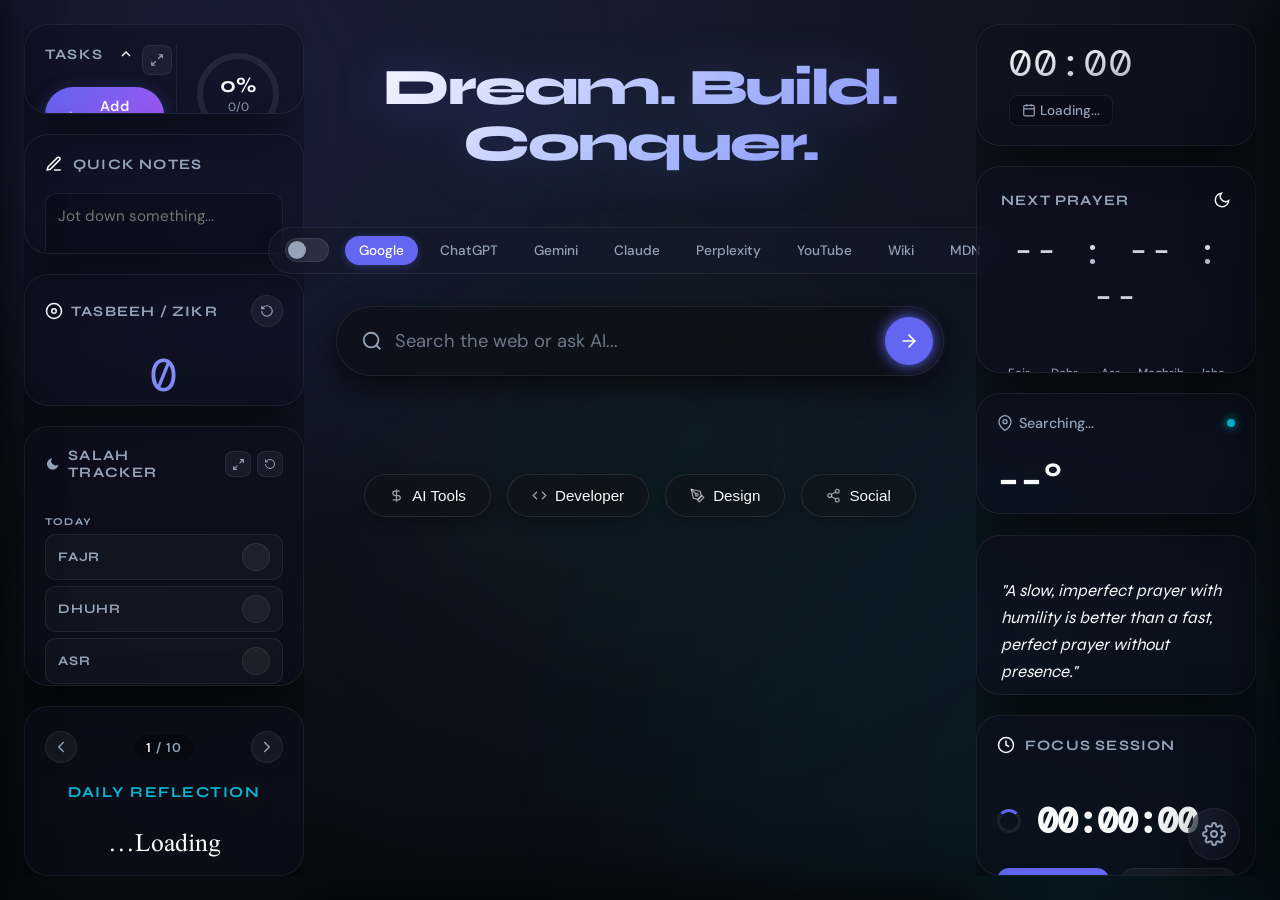
==== commit 31b8bbea: "feat: performance optimizations, API settings tab, and dangerous DB reset" ====
--- a/index.html
+++ b/index.html
@@ -1,24 +1,33 @@
-<!DOCTYPE html>
+<!doctype html>
 <html lang="en">
   <head>
     <meta charset="utf-8" />
     <meta name="viewport" content="width=device-width, initial-scale=1" />
     <link rel="preconnect" href="https://fonts.googleapis.com" />
     <link rel="preconnect" href="https://fonts.gstatic.com" crossorigin />
-    <link rel="icon" href="https://cdn-icons-png.flaticon.com/512/3184/3184367.png" />
+    <link
+      rel="icon"
+      href="https://cdn-icons-png.flaticon.com/512/3184/3184367.png"
+    />
     <!-- Modern Premium Fonts -->
-    <link href="https://fonts.googleapis.com/css2?family=Syne:wght@400;500;600;700;800&family=DM+Sans:wght@300;400;500;600&family=DM+Mono:wght@400;500&display=swap" rel="stylesheet" />
-    <link href="https://fonts.googleapis.com/css2?family=Scheherazade+New:wght@400;600;700&display=swap" rel="stylesheet" />
-    
+    <link
+      href="https://fonts.googleapis.com/css2?family=Syne:wght@400;500;600;700;800&family=DM+Sans:wght@300;400;500;600&family=DM+Mono:wght@400;500&display=swap"
+      rel="stylesheet"
+    />
+    <link
+      href="https://fonts.googleapis.com/css2?family=Scheherazade+New:wght@400;600;700&display=swap"
+      rel="stylesheet"
+    />
+
     <link rel="stylesheet" href="./CSS/style.css" />
     <link rel="stylesheet" href="./CSS/switch.css" />
-    
+
     <title>Modern Dashboard</title>
   </head>
   <body>
     <!-- Live Video Background container -->
     <div class="video-background-container">
-      <video id="bgVideoFrame" autoplay muted loop playsinline></video>
+      <video id="bgVideoFrame" autoplay muted loop playsinline preload="none"></video>
     </div>
 
     <!-- Abstract Ambient Background Orbs -->
@@ -29,11 +38,14 @@
     </div>
 
     <!-- Floating widgets layer (widgets move here when floating mode is on) -->
-    <div id="floatingWidgetsLayer" class="floating-widgets-layer" aria-hidden="true"></div>
+    <div
+      id="floatingWidgetsLayer"
+      class="floating-widgets-layer"
+      aria-hidden="true"
+    ></div>
 
     <!-- MAIN WRAPPER -->
     <div class="main-layout">
-      
       <!-- LEFT SIDEBAR -->
       <aside class="sidebar left-sidebar" id="leftSidebar">
         <!-- Tasks Widget -->
@@ -41,30 +53,92 @@
           <div class="tasks-layout">
             <div class="tasks-left">
               <div class="tasks-header-row">
-                <div class="widget-header" id="tasksDropdownToggle" style="cursor: pointer; flex:1;">
+                <div
+                  class="widget-header"
+                  id="tasksDropdownToggle"
+                  style="cursor: pointer; flex: 1"
+                >
                   <h2>Tasks</h2>
-                  <svg id="tasksChevron" width="16" height="16" viewBox="0 0 24 24" fill="none" stroke="currentColor" stroke-width="2" style="transition: 0.3s; transform: rotate(180deg); margin-left: 5px;"><polyline points="6 9 12 15 18 9"></polyline></svg>
+                  <svg
+                    id="tasksChevron"
+                    width="16"
+                    height="16"
+                    viewBox="0 0 24 24"
+                    fill="none"
+                    stroke="currentColor"
+                    stroke-width="2"
+                    style="
+                      transition: 0.3s;
+                      transform: rotate(180deg);
+                      margin-left: 5px;
+                    "
+                  >
+                    <polyline points="6 9 12 15 18 9"></polyline>
+                  </svg>
                 </div>
-                <button id="openFullTasksBtn" class="icon-btn soft-btn" title="Open Full Task Board">
-                  <svg width="14" height="14" viewBox="0 0 24 24" fill="none" stroke="currentColor" stroke-width="2"><path d="M15 3h6v6M9 21H3v-6M21 3l-7 7M3 21l7-7"/></svg>
+                <button
+                  id="openFullTasksBtn"
+                  class="icon-btn soft-btn"
+                  title="Open Full Task Board"
+                >
+                  <svg
+                    width="14"
+                    height="14"
+                    viewBox="0 0 24 24"
+                    fill="none"
+                    stroke="currentColor"
+                    stroke-width="2"
+                  >
+                    <path d="M15 3h6v6M9 21H3v-6M21 3l-7 7M3 21l7-7" />
+                  </svg>
                 </button>
               </div>
-              <div id="tasksDropdownContent" style="display: flex; flex-direction: column;">
+              <div
+                id="tasksDropdownContent"
+                style="display: flex; flex-direction: column"
+              >
                 <ul id="todoList" class="custom-scrollbar"></ul>
               </div>
               <div class="todo-input-group">
                 <button id="addTodoBtn" title="Add Task">
-                  <svg width="13" height="13" viewBox="0 0 24 24" fill="none" stroke="currentColor" stroke-width="2.5" stroke-linecap="round"><path d="M12 5v14M5 12h14"/></svg>
+                  <svg
+                    width="13"
+                    height="13"
+                    viewBox="0 0 24 24"
+                    fill="none"
+                    stroke="currentColor"
+                    stroke-width="2.5"
+                    stroke-linecap="round"
+                  >
+                    <path d="M12 5v14M5 12h14" />
+                  </svg>
                   Add Task
                 </button>
               </div>
             </div>
-            
+
             <div class="tasks-right">
               <div class="progress-ring-container">
                 <svg class="progress-ring" width="90" height="90">
-                  <circle class="progress-ring__circle_bg" stroke="rgba(255,255,255,0.08)" stroke-width="6" fill="transparent" r="38" cx="45" cy="45"/>
-                  <circle class="progress-ring__circle" stroke="var(--primary-color)" stroke-width="6" fill="transparent" r="38" cx="45" cy="45" style="stroke-dasharray: 238.76; stroke-dashoffset: 238.76;"/>
+                  <circle
+                    class="progress-ring__circle_bg"
+                    stroke="rgba(255,255,255,0.08)"
+                    stroke-width="6"
+                    fill="transparent"
+                    r="38"
+                    cx="45"
+                    cy="45"
+                  />
+                  <circle
+                    class="progress-ring__circle"
+                    stroke="var(--primary-color)"
+                    stroke-width="6"
+                    fill="transparent"
+                    r="38"
+                    cx="45"
+                    cy="45"
+                    style="stroke-dasharray: 238.76; stroke-dashoffset: 238.76"
+                  />
                 </svg>
                 <div class="progress-text">
                   <span id="taskPercent">0%</span>
@@ -78,20 +152,58 @@
         <!-- Quick Notes Widget -->
         <div class="glass-panel widget-notes">
           <div class="widget-header">
-            <svg width="18" height="18" viewBox="0 0 24 24" fill="none" stroke="currentColor" stroke-width="2"><path d="M12 20h9"/><path d="M16.5 3.5a2.121 2.121 0 0 1 3 3L7 19l-4 1 1-4L16.5 3.5z"/></svg>
+            <svg
+              width="18"
+              height="18"
+              viewBox="0 0 24 24"
+              fill="none"
+              stroke="currentColor"
+              stroke-width="2"
+            >
+              <path d="M12 20h9" />
+              <path
+                d="M16.5 3.5a2.121 2.121 0 0 1 3 3L7 19l-4 1 1-4L16.5 3.5z"
+              />
+            </svg>
             <h2>Quick Notes</h2>
           </div>
-          <textarea id="quickNotes" class="notes-area custom-scrollbar" placeholder="Jot down something..."></textarea>
+          <textarea
+            id="quickNotes"
+            class="notes-area custom-scrollbar"
+            placeholder="Jot down something..."
+          ></textarea>
         </div>
 
         <!-- Tasbeeh Counter -->
         <div class="glass-panel widget-tasbeeh">
-          <div class="widget-header" style="justify-content: space-between;">
-            <div style="display: flex; gap: 8px; align-items: center;">
-              <svg width="18" height="18" viewBox="0 0 24 24" fill="none" stroke="currentColor" stroke-width="2"><circle cx="12" cy="12" r="10"/><circle cx="12" cy="12" r="3"/></svg>
+          <div class="widget-header" style="justify-content: space-between">
+            <div style="display: flex; gap: 8px; align-items: center">
+              <svg
+                width="18"
+                height="18"
+                viewBox="0 0 24 24"
+                fill="none"
+                stroke="currentColor"
+                stroke-width="2"
+              >
+                <circle cx="12" cy="12" r="10" />
+                <circle cx="12" cy="12" r="3" />
+              </svg>
               <h2>Tasbeeh / Zikr</h2>
             </div>
-            <button id="tasbeehReset" class="icon-btn soft-btn" title="Reset"><svg width="14" height="14" viewBox="0 0 24 24" fill="none" stroke="currentColor" stroke-width="2"><path d="M3 12a9 9 0 1 0 9-9 9.75 9.75 0 0 0-6.74 2.74L3 8"/><path d="M3 3v5h5"/></svg></button>
+            <button id="tasbeehReset" class="icon-btn soft-btn" title="Reset">
+              <svg
+                width="14"
+                height="14"
+                viewBox="0 0 24 24"
+                fill="none"
+                stroke="currentColor"
+                stroke-width="2"
+              >
+                <path d="M3 12a9 9 0 1 0 9-9 9.75 9.75 0 0 0-6.74 2.74L3 8" />
+                <path d="M3 3v5h5" />
+              </svg>
+            </button>
           </div>
           <div class="tasbeeh-body">
             <div class="tasbeeh-display" id="tasbeehCount">0</div>
@@ -101,17 +213,55 @@
 
         <!-- Salah Daily Tracker -->
         <div class="glass-panel widget-salah">
-          <div class="widget-header" style="justify-content: space-between;">
-            <div style="display:flex;gap:8px;align-items:center;">
-              <svg width="16" height="16" viewBox="0 0 24 24" fill="currentColor" stroke="none" style="color:var(--text-muted);"><path d="M21 12.79A9 9 0 1 1 11.21 3 7 7 0 0 0 21 12.79z"/></svg>
+          <div class="widget-header" style="justify-content: space-between">
+            <div style="display: flex; gap: 8px; align-items: center">
+              <svg
+                width="16"
+                height="16"
+                viewBox="0 0 24 24"
+                fill="currentColor"
+                stroke="none"
+                style="color: var(--text-muted)"
+              >
+                <path d="M21 12.79A9 9 0 1 1 11.21 3 7 7 0 0 0 21 12.79z" />
+              </svg>
               <h2>Salah Tracker</h2>
             </div>
-            <div style="display:flex;gap:6px;align-items:center;">
-              <button id="openSalahPanelBtn" class="icon-btn soft-btn" title="Open Full Salah Panel" style="width:26px;height:26px;border-radius:8px;">
-                <svg width="13" height="13" viewBox="0 0 24 24" fill="none" stroke="currentColor" stroke-width="2"><path d="M15 3h6v6M9 21H3v-6M21 3l-7 7M3 21l7-7"/></svg>
+            <div style="display: flex; gap: 6px; align-items: center">
+              <button
+                id="openSalahPanelBtn"
+                class="icon-btn soft-btn"
+                title="Open Full Salah Panel"
+                style="width: 26px; height: 26px; border-radius: 8px"
+              >
+                <svg
+                  width="13"
+                  height="13"
+                  viewBox="0 0 24 24"
+                  fill="none"
+                  stroke="currentColor"
+                  stroke-width="2"
+                >
+                  <path d="M15 3h6v6M9 21H3v-6M21 3l-7 7M3 21l7-7" />
+                </svg>
               </button>
-              <button id="salahResetBtn" class="soft-btn" title="Reset today" style="width:26px;height:26px;border-radius:8px;">
-                <svg width="12" height="12" viewBox="0 0 24 24" fill="none" stroke="currentColor" stroke-width="2"><path d="M3 12a9 9 0 1 0 9-9 9.75 9.75 0 0 0-6.74 2.74L3 8"/><path d="M3 3v5h5"/></svg>
+              <button
+                id="salahResetBtn"
+                class="soft-btn"
+                title="Reset today"
+                style="width: 26px; height: 26px; border-radius: 8px"
+              >
+                <svg
+                  width="12"
+                  height="12"
+                  viewBox="0 0 24 24"
+                  fill="none"
+                  stroke="currentColor"
+                  stroke-width="2"
+                >
+                  <path d="M3 12a9 9 0 1 0 9-9 9.75 9.75 0 0 0-6.74 2.74L3 8" />
+                  <path d="M3 3v5h5" />
+                </svg>
               </button>
             </div>
           </div>
@@ -133,45 +283,114 @@
           <div class="salah-checklist" id="salahChecklist">
             <div class="salah-item" data-prayer="Fajr">
               <span class="salah-name">Fajr</span>
-              <button class="salah-check-btn" id="salah-Fajr" aria-label="Mark Fajr done">
-                <svg width="13" height="13" viewBox="0 0 24 24" fill="none" stroke="currentColor" stroke-width="3"><polyline points="20 6 9 17 4 12"/></svg>
+              <button
+                class="salah-check-btn"
+                id="salah-Fajr"
+                aria-label="Mark Fajr done"
+              >
+                <svg
+                  width="13"
+                  height="13"
+                  viewBox="0 0 24 24"
+                  fill="none"
+                  stroke="currentColor"
+                  stroke-width="3"
+                >
+                  <polyline points="20 6 9 17 4 12" />
+                </svg>
               </button>
             </div>
             <div class="salah-item" data-prayer="Dhuhr">
               <span class="salah-name">Dhuhr</span>
-              <button class="salah-check-btn" id="salah-Dhuhr" aria-label="Mark Dhuhr done">
-                <svg width="13" height="13" viewBox="0 0 24 24" fill="none" stroke="currentColor" stroke-width="3"><polyline points="20 6 9 17 4 12"/></svg>
+              <button
+                class="salah-check-btn"
+                id="salah-Dhuhr"
+                aria-label="Mark Dhuhr done"
+              >
+                <svg
+                  width="13"
+                  height="13"
+                  viewBox="0 0 24 24"
+                  fill="none"
+                  stroke="currentColor"
+                  stroke-width="3"
+                >
+                  <polyline points="20 6 9 17 4 12" />
+                </svg>
               </button>
             </div>
             <div class="salah-item" data-prayer="Asr">
               <span class="salah-name">Asr</span>
-              <button class="salah-check-btn" id="salah-Asr" aria-label="Mark Asr done">
-                <svg width="13" height="13" viewBox="0 0 24 24" fill="none" stroke="currentColor" stroke-width="3"><polyline points="20 6 9 17 4 12"/></svg>
+              <button
+                class="salah-check-btn"
+                id="salah-Asr"
+                aria-label="Mark Asr done"
+              >
+                <svg
+                  width="13"
+                  height="13"
+                  viewBox="0 0 24 24"
+                  fill="none"
+                  stroke="currentColor"
+                  stroke-width="3"
+                >
+                  <polyline points="20 6 9 17 4 12" />
+                </svg>
               </button>
             </div>
             <div class="salah-item" data-prayer="Maghrib">
               <span class="salah-name">Maghrib</span>
-              <button class="salah-check-btn" id="salah-Maghrib" aria-label="Mark Maghrib done">
-                <svg width="13" height="13" viewBox="0 0 24 24" fill="none" stroke="currentColor" stroke-width="3"><polyline points="20 6 9 17 4 12"/></svg>
+              <button
+                class="salah-check-btn"
+                id="salah-Maghrib"
+                aria-label="Mark Maghrib done"
+              >
+                <svg
+                  width="13"
+                  height="13"
+                  viewBox="0 0 24 24"
+                  fill="none"
+                  stroke="currentColor"
+                  stroke-width="3"
+                >
+                  <polyline points="20 6 9 17 4 12" />
+                </svg>
               </button>
             </div>
             <div class="salah-item" data-prayer="Isha">
               <span class="salah-name">Isha</span>
-              <button class="salah-check-btn" id="salah-Isha" aria-label="Mark Isha done">
-                <svg width="13" height="13" viewBox="0 0 24 24" fill="none" stroke="currentColor" stroke-width="3"><polyline points="20 6 9 17 4 12"/></svg>
+              <button
+                class="salah-check-btn"
+                id="salah-Isha"
+                aria-label="Mark Isha done"
+              >
+                <svg
+                  width="13"
+                  height="13"
+                  viewBox="0 0 24 24"
+                  fill="none"
+                  stroke="currentColor"
+                  stroke-width="3"
+                >
+                  <polyline points="20 6 9 17 4 12" />
+                </svg>
               </button>
             </div>
           </div>
 
           <div class="salah-reset-row">
             <div class="salah-heatmap-legend">
-              <span style="font-size:0.65rem;color:var(--text-muted);">Less</span>
-              <div class="salah-legend-cell" style="opacity:0.15;"></div>
-              <div class="salah-legend-cell" style="opacity:0.35;"></div>
-              <div class="salah-legend-cell" style="opacity:0.6;"></div>
-              <div class="salah-legend-cell" style="opacity:0.8;"></div>
-              <div class="salah-legend-cell" style="opacity:1;"></div>
-              <span style="font-size:0.65rem;color:var(--text-muted);">More</span>
+              <span style="font-size: 0.65rem; color: var(--text-muted)"
+                >Less</span
+              >
+              <div class="salah-legend-cell" style="opacity: 0.15"></div>
+              <div class="salah-legend-cell" style="opacity: 0.35"></div>
+              <div class="salah-legend-cell" style="opacity: 0.6"></div>
+              <div class="salah-legend-cell" style="opacity: 0.8"></div>
+              <div class="salah-legend-cell" style="opacity: 1"></div>
+              <span style="font-size: 0.65rem; color: var(--text-muted)"
+                >More</span
+              >
             </div>
           </div>
         </div>
@@ -180,21 +399,43 @@
         <div class="glass-panel widget-dua duaBox">
           <div id="nextPrevDua">
             <button id="prev" class="icon-btn soft-btn">
-              <svg width="18" height="18" viewBox="0 0 24 24" fill="none" stroke="currentColor" stroke-width="2" stroke-linecap="round" stroke-linejoin="round"><path d="M15 18l-6-6 6-6"/></svg>
+              <svg
+                width="18"
+                height="18"
+                viewBox="0 0 24 24"
+                fill="none"
+                stroke="currentColor"
+                stroke-width="2"
+                stroke-linecap="round"
+                stroke-linejoin="round"
+              >
+                <path d="M15 18l-6-6 6-6" />
+              </svg>
             </button>
             <div id="duaNUM" class="badge">
               <span id="currentDUA">1</span> / <span id="totalDua">10</span>
             </div>
             <button id="next" class="icon-btn soft-btn">
-              <svg width="18" height="18" viewBox="0 0 24 24" fill="none" stroke="currentColor" stroke-width="2" stroke-linecap="round" stroke-linejoin="round"><path d="M9 18l6-6-6-6"/></svg>
+              <svg
+                width="18"
+                height="18"
+                viewBox="0 0 24 24"
+                fill="none"
+                stroke="currentColor"
+                stroke-width="2"
+                stroke-linecap="round"
+                stroke-linejoin="round"
+              >
+                <path d="M9 18l6-6-6-6" />
+              </svg>
             </button>
           </div>
           <h3 class="section-title">Daily Reflection</h3>
           <div id="dua" class="arabic-text">Loading...</div>
           <div class="translation-wrapper">
-             <div id="transcription" class="transcription-text">Loading...</div>
-             <div class="divider"></div>
-             <div id="meaning" class="meaning-text">Loading...</div>
+            <div id="transcription" class="transcription-text">Loading...</div>
+            <div class="divider"></div>
+            <div id="meaning" class="meaning-text">Loading...</div>
           </div>
         </div>
       </aside>
@@ -210,7 +451,11 @@
           <div class="searchEngines">
             <div class="save-setting" title="Remember my choice">
               <div class="switch-wrapper">
-                <input class="tgl tgl-flat" id="switch-on-off" type="checkbox" />
+                <input
+                  class="tgl tgl-flat"
+                  id="switch-on-off"
+                  type="checkbox"
+                />
                 <label class="tgl-btn" for="switch-on-off"></label>
               </div>
             </div>
@@ -226,12 +471,43 @@
             </div>
           </div>
 
-          <div class="search-wrapper glass-panel">
-            <div class="search-input-container">
-              <svg class="search-icon-left" width="22" height="22" viewBox="0 0 24 24" fill="none" stroke="currentColor" stroke-width="2"><circle cx="11" cy="11" r="8"></circle><line x1="21" y1="21" x2="16.65" y2="16.65"></line></svg>
-              <input id="searchBar" placeholder="Search the web or ask AI..." autocomplete="off" />
-              <button class="search-btn-action" onclick="search()" aria-label="Search">
-                <svg width="20" height="20" viewBox="0 0 24 24" fill="none" stroke="currentColor" stroke-width="2" stroke-linecap="round" stroke-linejoin="round"><line x1="5" y1="12" x2="19" y2="12"></line><polyline points="12 5 19 12 12 19"></polyline></svg>
+          <div class="search-wrapper">
+            <div class="search-input-container .glass-panel">
+              <svg
+                class="search-icon-left"
+                width="22"
+                height="22"
+                viewBox="0 0 24 24"
+                fill="none"
+                stroke="currentColor"
+                stroke-width="2"
+              >
+                <circle cx="11" cy="11" r="8"></circle>
+                <line x1="21" y1="21" x2="16.65" y2="16.65"></line>
+              </svg>
+              <input
+                id="searchBar"
+                placeholder="Search the web or ask AI..."
+                autocomplete="off"
+              />
+              <button
+                class="search-btn-action"
+                onclick="search()"
+                aria-label="Search"
+              >
+                <svg
+                  width="20"
+                  height="20"
+                  viewBox="0 0 24 24"
+                  fill="none"
+                  stroke="currentColor"
+                  stroke-width="2"
+                  stroke-linecap="round"
+                  stroke-linejoin="round"
+                >
+                  <line x1="5" y1="12" x2="19" y2="12"></line>
+                  <polyline points="12 5 19 12 12 19"></polyline>
+                </svg>
               </button>
             </div>
             <div id="suggestionsBox" class="suggestions-box"></div>
@@ -243,82 +519,273 @@
           <!-- AI Group -->
           <div class="nav-group">
             <button class="nav-trigger">
-              <svg width="15" height="15" viewBox="0 0 24 24" fill="none" stroke="currentColor" stroke-width="2"><path d="M12 2v20M17 5H9.5a3.5 3.5 0 0 0 0 7h5a3.5 3.5 0 0 1 0 7H6"/></svg>
+              <svg
+                width="15"
+                height="15"
+                viewBox="0 0 24 24"
+                fill="none"
+                stroke="currentColor"
+                stroke-width="2"
+              >
+                <path
+                  d="M12 2v20M17 5H9.5a3.5 3.5 0 0 0 0 7h5a3.5 3.5 0 0 1 0 7H6"
+                />
+              </svg>
               AI Tools
             </button>
             <div class="nav-dropdown">
-              <a href="https://chat.openai.com" class="dropdown-item" target="_blank"><img src="https://i.ibb.co/8L2NpgCj/icons8-chatgpt-50.png" class="invert-dark" alt="ChatGPT"/><span>ChatGPT</span></a>
-              <a href="https://claude.ai" class="dropdown-item" target="_blank"><img src="https://i.ibb.co/CKymL1Wv/icons8-claude-48.png" alt="Claude"/><span>Claude</span></a>
-              <a href="https://gemini.google.com" class="dropdown-item" target="_blank"><img src="https://i.ibb.co/bjFT9QRV/icons8-gemini-ai-48.png" alt="Gemini"/><span>Gemini</span></a>
-              <a href="https://notebooklm.google.com" class="dropdown-item" target="_blank"><img src="https://i.ibb.co/3y8KPmCd/notebooklm-icon.png" class="invert-dark" alt="NotebookLM"/><span>NotebookLM</span></a>
+              <a
+                href="https://chat.openai.com"
+                class="dropdown-item"
+                target="_blank"
+                ><img
+                  src="https://i.ibb.co/8L2NpgCj/icons8-chatgpt-50.png"
+                  class="invert-dark"
+                  alt="ChatGPT"
+                /><span>ChatGPT</span></a
+              >
+              <a href="https://claude.ai" class="dropdown-item" target="_blank"
+                ><img
+                  src="https://i.ibb.co/CKymL1Wv/icons8-claude-48.png"
+                  alt="Claude"
+                /><span>Claude</span></a
+              >
+              <a
+                href="https://gemini.google.com"
+                class="dropdown-item"
+                target="_blank"
+                ><img
+                  src="https://i.ibb.co/bjFT9QRV/icons8-gemini-ai-48.png"
+                  alt="Gemini"
+                /><span>Gemini</span></a
+              >
+              <a
+                href="https://notebooklm.google.com"
+                class="dropdown-item"
+                target="_blank"
+                ><img
+                  src="https://i.ibb.co/3y8KPmCd/notebooklm-icon.png"
+                  class="invert-dark"
+                  alt="NotebookLM"
+                /><span>NotebookLM</span></a
+              >
             </div>
           </div>
 
           <!-- Dev Group -->
           <div class="nav-group">
             <button class="nav-trigger">
-              <svg width="15" height="15" viewBox="0 0 24 24" fill="none" stroke="currentColor" stroke-width="2"><polyline points="16 18 22 12 16 6"></polyline><polyline points="8 6 2 12 8 18"></polyline></svg>
+              <svg
+                width="15"
+                height="15"
+                viewBox="0 0 24 24"
+                fill="none"
+                stroke="currentColor"
+                stroke-width="2"
+              >
+                <polyline points="16 18 22 12 16 6"></polyline>
+                <polyline points="8 6 2 12 8 18"></polyline>
+              </svg>
               Developer
             </button>
             <div class="nav-dropdown">
-              <a href="https://github.com" class="dropdown-item" target="_blank"><img src="https://upload.wikimedia.org/wikipedia/commons/9/91/Octicons-mark-github.svg" class="invert-dark" alt="GitHub"/><span>GitHub</span></a>
-              <a href="https://developer.mozilla.org" class="dropdown-item" target="_blank"><img src="https://i.ibb.co/1fntyTBY/favicon.png" alt="MDN"/><span>MDN Docs</span></a>
-              <a href="https://leetcode.com/" class="dropdown-item" target="_blank"><img src="https://upload.wikimedia.org/wikipedia/commons/1/19/LeetCode_logo_black.png" class="invert-dark" alt="LeetCode"/><span>LeetCode</span></a>
-              <a href="https://www.geeksforgeeks.org" class="dropdown-item" target="_blank"><img src="https://i.ibb.co/s9f8MrYJ/gfg-favicon.png" alt="GFG"/><span>GeeksforGeeks</span></a>
+              <a href="https://github.com" class="dropdown-item" target="_blank"
+                ><img
+                  src="https://upload.wikimedia.org/wikipedia/commons/9/91/Octicons-mark-github.svg"
+                  class="invert-dark"
+                  alt="GitHub"
+                /><span>GitHub</span></a
+              >
+              <a
+                href="https://developer.mozilla.org"
+                class="dropdown-item"
+                target="_blank"
+                ><img
+                  src="https://i.ibb.co/1fntyTBY/favicon.png"
+                  alt="MDN"
+                /><span>MDN Docs</span></a
+              >
+              <a
+                href="https://leetcode.com/"
+                class="dropdown-item"
+                target="_blank"
+                ><img
+                  src="https://upload.wikimedia.org/wikipedia/commons/1/19/LeetCode_logo_black.png"
+                  class="invert-dark"
+                  alt="LeetCode"
+                /><span>LeetCode</span></a
+              >
+              <a
+                href="https://www.geeksforgeeks.org"
+                class="dropdown-item"
+                target="_blank"
+                ><img
+                  src="https://i.ibb.co/s9f8MrYJ/gfg-favicon.png"
+                  alt="GFG"
+                /><span>GeeksforGeeks</span></a
+              >
             </div>
           </div>
 
           <!-- Design Group -->
           <div class="nav-group">
             <button class="nav-trigger">
-              <svg width="15" height="15" viewBox="0 0 24 24" fill="none" stroke="currentColor" stroke-width="2"><path d="M12 19l7-7 3 3-7 7-3-3z"></path><path d="M18 13l-1.5-7.5L2 2l3.5 14.5L13 18l5-5z"></path><path d="M2 2l7.586 7.586"></path><circle cx="11" cy="11" r="2"></circle></svg>
+              <svg
+                width="15"
+                height="15"
+                viewBox="0 0 24 24"
+                fill="none"
+                stroke="currentColor"
+                stroke-width="2"
+              >
+                <path d="M12 19l7-7 3 3-7 7-3-3z"></path>
+                <path d="M18 13l-1.5-7.5L2 2l3.5 14.5L13 18l5-5z"></path>
+                <path d="M2 2l7.586 7.586"></path>
+                <circle cx="11" cy="11" r="2"></circle>
+              </svg>
               Design
             </button>
             <div class="nav-dropdown">
-              <a href="https://www.figma.com" class="dropdown-item" target="_blank"><img src="https://i.ibb.co/CsWt942s/icons8-figma-48.png" alt="Figma"/><span>Figma</span></a>
-              <a href="https://dribbble.com/" class="dropdown-item" target="_blank"><img src="https://i.ibb.co/tP8358HN/dribbble.png" alt="Dribbble"/><span>Dribbble</span></a>
-              <a href="https://behance.net/" class="dropdown-item" target="_blank"><img src="https://i.ibb.co/dsGZZcPk/icons8-behance-48.png" alt="Behance"/><span>Behance</span></a>
-              <a href="https://mobbin.com/" class="dropdown-item" target="_blank"><img src="https://i.ibb.co/5g6xS8SK/mobbin-icon.png" class="invert-dark" alt="Mobbin"/><span>Mobbin</span></a>
+              <a
+                href="https://www.figma.com"
+                class="dropdown-item"
+                target="_blank"
+                ><img
+                  src="https://i.ibb.co/CsWt942s/icons8-figma-48.png"
+                  alt="Figma"
+                /><span>Figma</span></a
+              >
+              <a
+                href="https://dribbble.com/"
+                class="dropdown-item"
+                target="_blank"
+                ><img
+                  src="https://i.ibb.co/tP8358HN/dribbble.png"
+                  alt="Dribbble"
+                /><span>Dribbble</span></a
+              >
+              <a
+                href="https://behance.net/"
+                class="dropdown-item"
+                target="_blank"
+                ><img
+                  src="https://i.ibb.co/dsGZZcPk/icons8-behance-48.png"
+                  alt="Behance"
+                /><span>Behance</span></a
+              >
+              <a
+                href="https://mobbin.com/"
+                class="dropdown-item"
+                target="_blank"
+                ><img
+                  src="https://i.ibb.co/5g6xS8SK/mobbin-icon.png"
+                  class="invert-dark"
+                  alt="Mobbin"
+                /><span>Mobbin</span></a
+              >
             </div>
           </div>
 
           <!-- Social Group -->
           <div class="nav-group">
             <button class="nav-trigger">
-              <svg width="15" height="15" viewBox="0 0 24 24" fill="none" stroke="currentColor" stroke-width="2"><circle cx="18" cy="5" r="3"></circle><circle cx="6" cy="12" r="3"></circle><circle cx="18" cy="19" r="3"></circle><line x1="8.59" y1="13.51" x2="15.42" y2="17.49"></line><line x1="15.41" y1="6.51" x2="8.59" y2="10.49"></line></svg>
+              <svg
+                width="15"
+                height="15"
+                viewBox="0 0 24 24"
+                fill="none"
+                stroke="currentColor"
+                stroke-width="2"
+              >
+                <circle cx="18" cy="5" r="3"></circle>
+                <circle cx="6" cy="12" r="3"></circle>
+                <circle cx="18" cy="19" r="3"></circle>
+                <line x1="8.59" y1="13.51" x2="15.42" y2="17.49"></line>
+                <line x1="15.41" y1="6.51" x2="8.59" y2="10.49"></line>
+              </svg>
               Social
             </button>
             <div class="nav-dropdown">
-              <a href="https://www.youtube.com" class="dropdown-item" target="_blank"><img src="https://i.ibb.co/hR0btBW7/icons8-youtube-48.png" alt="YouTube"/><span>YouTube</span></a>
-              <a href="https://www.linkedin.com" class="dropdown-item" target="_blank"><img src="https://i.ibb.co/cSxZxKQ1/linkedin.png" alt="LinkedIn"/><span>LinkedIn</span></a>
-              <a href="https://www.x.com" class="dropdown-item" target="_blank"><img src="https://i.ibb.co/C3gsCdvB/icons8-x-50.png" class="invert-dark" alt="X.com"/><span>X.com</span></a>
-              <a href="https://mail.google.com/" class="dropdown-item" target="_blank"><img src="https://i.ibb.co/VYPLZfsR/gmail.png" alt="Gmail"/><span>Gmail</span></a>
+              <a
+                href="https://www.youtube.com"
+                class="dropdown-item"
+                target="_blank"
+                ><img
+                  src="https://i.ibb.co/hR0btBW7/icons8-youtube-48.png"
+                  alt="YouTube"
+                /><span>YouTube</span></a
+              >
+              <a
+                href="https://www.linkedin.com"
+                class="dropdown-item"
+                target="_blank"
+                ><img
+                  src="https://i.ibb.co/cSxZxKQ1/linkedin.png"
+                  alt="LinkedIn"
+                /><span>LinkedIn</span></a
+              >
+              <a href="https://www.x.com" class="dropdown-item" target="_blank"
+                ><img
+                  src="https://i.ibb.co/C3gsCdvB/icons8-x-50.png"
+                  class="invert-dark"
+                  alt="X.com"
+                /><span>X.com</span></a
+              >
+              <a
+                href="https://mail.google.com/"
+                class="dropdown-item"
+                target="_blank"
+                ><img
+                  src="https://i.ibb.co/VYPLZfsR/gmail.png"
+                  alt="Gmail"
+                /><span>Gmail</span></a
+              >
             </div>
           </div>
         </nav>
 
         <!-- Center Widgets Overflow Area -->
         <div id="centerSidebar" class="sidebar center-widgets-grid"></div>
-
       </main>
 
       <!-- RIGHT SIDEBAR -->
       <aside class="sidebar right-sidebar" id="rightSidebar">
-        
         <!-- Clock -->
         <div class="glass-panel widget-clock" id="clockWidgetContainer">
           <div id="clockTime" class="time-display">00:00</div>
           <div class="date-badge">
-            <svg width="14" height="14" viewBox="0 0 24 24" fill="none" stroke="currentColor" stroke-width="2" style="margin-right:4px;"><rect x="3" y="4" width="18" height="18" rx="2" ry="2"></rect><line x1="16" y1="2" x2="16" y2="6"></line><line x1="8" y1="2" x2="8" y2="6"></line><line x1="3" y1="10" x2="21" y2="10"></line></svg>
+            <svg
+              width="14"
+              height="14"
+              viewBox="0 0 24 24"
+              fill="none"
+              stroke="currentColor"
+              stroke-width="2"
+              style="margin-right: 4px"
+            >
+              <rect x="3" y="4" width="18" height="18" rx="2" ry="2"></rect>
+              <line x1="16" y1="2" x2="16" y2="6"></line>
+              <line x1="8" y1="2" x2="8" y2="6"></line>
+              <line x1="3" y1="10" x2="21" y2="10"></line>
+            </svg>
             <span id="clockDate">Loading...</span>
           </div>
         </div>
 
         <!-- Prayer Times Widget -->
         <div class="glass-panel widget-prayer">
-          <div class="widget-header" style="justify-content: space-between;">
+          <div class="widget-header" style="justify-content: space-between">
             <h2>Next prayer</h2>
-            <svg width="18" height="18" viewBox="0 0 24 24" fill="none" stroke="currentColor" stroke-width="2"><path d="M21 12.79A9 9 0 1 1 11.21 3 7 7 0 0 0 21 12.79z"></path></svg>
+            <svg
+              width="18"
+              height="18"
+              viewBox="0 0 24 24"
+              fill="none"
+              stroke="currentColor"
+              stroke-width="2"
+            >
+              <path d="M21 12.79A9 9 0 1 1 11.21 3 7 7 0 0 0 21 12.79z"></path>
+            </svg>
           </div>
           <div class="prayer-countdown">
             <span id="prayerCountdownTime">-- : -- : --</span>
@@ -328,11 +795,31 @@
               <div class="timeline-progress" id="prayerProgress"></div>
             </div>
             <div class="timeline-nodes">
-              <div class="t-node" id="node-Fajr"><span class="p-name">Fajr</span><div class="dot"></div><span class="p-time" id="time-Fajr">--:--</span></div>
-              <div class="t-node" id="node-Dohr"><span class="p-name">Dohr</span><div class="dot"></div><span class="p-time" id="time-Dohr">--:--</span></div>
-              <div class="t-node" id="node-Asr"><span class="p-name">Asr</span><div class="dot"></div><span class="p-time" id="time-Asr">--:--</span></div>
-              <div class="t-node" id="node-Maghrib"><span class="p-name">Maghrib</span><div class="dot"></div><span class="p-time" id="time-Maghrib">--:--</span></div>
-              <div class="t-node" id="node-Isha"><span class="p-name">Isha</span><div class="dot"></div><span class="p-time" id="time-Isha">--:--</span></div>
+              <div class="t-node" id="node-Fajr">
+                <span class="p-name">Fajr</span>
+                <div class="dot"></div>
+                <span class="p-time" id="time-Fajr">--:--</span>
+              </div>
+              <div class="t-node" id="node-Dohr">
+                <span class="p-name">Dohr</span>
+                <div class="dot"></div>
+                <span class="p-time" id="time-Dohr">--:--</span>
+              </div>
+              <div class="t-node" id="node-Asr">
+                <span class="p-name">Asr</span>
+                <div class="dot"></div>
+                <span class="p-time" id="time-Asr">--:--</span>
+              </div>
+              <div class="t-node" id="node-Maghrib">
+                <span class="p-name">Maghrib</span>
+                <div class="dot"></div>
+                <span class="p-time" id="time-Maghrib">--:--</span>
+              </div>
+              <div class="t-node" id="node-Isha">
+                <span class="p-name">Isha</span>
+                <div class="dot"></div>
+                <span class="p-time" id="time-Isha">--:--</span>
+              </div>
             </div>
           </div>
         </div>
@@ -341,7 +828,18 @@
         <div class="glass-panel widget-weather" id="weather">
           <div class="weather-top">
             <div class="weather-location">
-              <svg width="16" height="16" viewBox="0 0 24 24" fill="none" stroke="currentColor" stroke-width="2" style="margin-right:6px;"><path d="M21 10c0 7-9 13-9 13s-9-6-9-13a9 9 0 0 1 18 0z"></path><circle cx="12" cy="10" r="3"></circle></svg>
+              <svg
+                width="16"
+                height="16"
+                viewBox="0 0 24 24"
+                fill="none"
+                stroke="currentColor"
+                stroke-width="2"
+                style="margin-right: 6px"
+              >
+                <path d="M21 10c0 7-9 13-9 13s-9-6-9-13a9 9 0 0 1 18 0z"></path>
+                <circle cx="12" cy="10" r="3"></circle>
+              </svg>
               <span id="city">Searching...</span>
             </div>
             <div class="status-pulse"></div>
@@ -357,14 +855,37 @@
 
         <!-- Quote -->
         <div class="glass-panel widget-quote">
-          <svg class="quote-icon" width="24" height="24" viewBox="0 0 24 24" fill="currentColor"><path d="M14.017 21v-7.391c0-5.704 3.731-9.57 8.983-10.609l.995 2.151c-2.432.917-3.995 3.638-3.995 5.849h4v10h-9.983zm-14.017 0v-7.391c0-5.704 3.748-9.57 9-10.609l.996 2.151c-2.433.917-3.996 3.638-3.996 5.849h4v10h-10z"/></svg>
-          <p>"A slow, imperfect prayer with humility is better than a fast, perfect prayer without presence."</p>
+          <svg
+            class="quote-icon"
+            width="24"
+            height="24"
+            viewBox="0 0 24 24"
+            fill="currentColor"
+          >
+            <path
+              d="M14.017 21v-7.391c0-5.704 3.731-9.57 8.983-10.609l.995 2.151c-2.432.917-3.995 3.638-3.995 5.849h4v10h-9.983zm-14.017 0v-7.391c0-5.704 3.748-9.57 9-10.609l.996 2.151c-2.433.917-3.996 3.638-3.996 5.849h4v10h-10z"
+            />
+          </svg>
+          <p>
+            "A slow, imperfect prayer with humility is better than a fast,
+            perfect prayer without presence."
+          </p>
         </div>
 
         <!-- Stopwatch -->
         <div class="glass-panel widget-stopwatch" id="stopwatchWidget">
           <div class="widget-header">
-            <svg width="18" height="18" viewBox="0 0 24 24" fill="none" stroke="currentColor" stroke-width="2"><circle cx="12" cy="12" r="10"></circle><polyline points="12 6 12 12 16 14"></polyline></svg>
+            <svg
+              width="18"
+              height="18"
+              viewBox="0 0 24 24"
+              fill="none"
+              stroke="currentColor"
+              stroke-width="2"
+            >
+              <circle cx="12" cy="12" r="10"></circle>
+              <polyline points="12 6 12 12 16 14"></polyline>
+            </svg>
             <h3 class="widget-title">Focus Session</h3>
           </div>
           <div class="timer-display-modern">
@@ -381,30 +902,65 @@
 
     <!-- Floating Settings Button -->
     <button id="openSettingsBtn" class="floating-settings-btn" title="Settings">
-      <svg width="24" height="24" viewBox="0 0 24 24" fill="none" stroke="currentColor" stroke-width="2" stroke-linecap="round" stroke-linejoin="round">
+      <svg
+        width="24"
+        height="24"
+        viewBox="0 0 24 24"
+        fill="none"
+        stroke="currentColor"
+        stroke-width="2"
+        stroke-linecap="round"
+        stroke-linejoin="round"
+      >
         <circle cx="12" cy="12" r="3"></circle>
-        <path d="M19.4 15a1.65 1.65 0 0 0 .33 1.82l.06.06a2 2 0 0 1 0 2.83 2 2 0 0 1-2.83 0l-.06-.06a1.65 1.65 0 0 0-1.82-.33 1.65 1.65 0 0 0-1 1.51V21a2 2 0 0 1-2 2 2 2 0 0 1-2-2v-.09A1.65 1.65 0 0 0 9 19.4a1.65 1.65 0 0 0-1.82.33l-.06.06a2 2 0 0 1-2.83 0 2 2 0 0 1 0-2.83l.06-.06a1.65 1.65 0 0 0 .33-1.82 1.65 1.65 0 0 0-1.51-1H3a2 2 0 0 1-2-2 2 2 0 0 1 2-2h.09A1.65 1.65 0 0 0 4.6 9a1.65 1.65 0 0 0-.33-1.82l-.06-.06a2 2 0 0 1 0-2.83 2 2 0 0 1 2.83 0l.06.06a1.65 1.65 0 0 0 1.82.33H9a1.65 1.65 0 0 0 1-1.51V3a2 2 0 0 1 2-2 2 2 0 0 1 2 2v.09a1.65 1.65 0 0 0 1 1.51 1.65 1.65 0 0 0 1.82-.33l.06-.06a2 2 0 0 1 2.83 0 2 2 0 0 1 0 2.83l-.06.06a1.65 1.65 0 0 0-.33 1.82V9a1.65 1.65 0 0 0 1.51 1H21a2 2 0 0 1 2 2 2 2 0 0 1-2 2h-.09a1.65 1.65 0 0 0-1.51 1z"></path>
+        <path
+          d="M19.4 15a1.65 1.65 0 0 0 .33 1.82l.06.06a2 2 0 0 1 0 2.83 2 2 0 0 1-2.83 0l-.06-.06a1.65 1.65 0 0 0-1.82-.33 1.65 1.65 0 0 0-1 1.51V21a2 2 0 0 1-2 2 2 2 0 0 1-2-2v-.09A1.65 1.65 0 0 0 9 19.4a1.65 1.65 0 0 0-1.82.33l-.06.06a2 2 0 0 1-2.83 0 2 2 0 0 1 0-2.83l.06-.06a1.65 1.65 0 0 0 .33-1.82 1.65 1.65 0 0 0-1.51-1H3a2 2 0 0 1-2-2 2 2 0 0 1 2-2h.09A1.65 1.65 0 0 0 4.6 9a1.65 1.65 0 0 0-.33-1.82l-.06-.06a2 2 0 0 1 0-2.83 2 2 0 0 1 2.83 0l.06.06a1.65 1.65 0 0 0 1.82.33H9a1.65 1.65 0 0 0 1-1.51V3a2 2 0 0 1 2-2 2 2 0 0 1 2 2v.09a1.65 1.65 0 0 0 1 1.51 1.65 1.65 0 0 0 1.82-.33l.06-.06a2 2 0 0 1 2.83 0 2 2 0 0 1 0 2.83l-.06.06a1.65 1.65 0 0 0-.33 1.82V9a1.65 1.65 0 0 0 1.51 1H21a2 2 0 0 1 2 2 2 2 0 0 1-2 2h-.09a1.65 1.65 0 0 0-1.51 1z"
+        ></path>
       </svg>
     </button>
 
     <!-- Settings Modal -->
-    <div id="settingsModal" class="modal-overlay" style="display: none;">
+    <div id="settingsModal" class="modal-overlay" style="display: none">
       <div class="modal-content">
         <div class="modal-header">
           <h2>Dashboard Settings</h2>
           <button id="closeSettingsBtn" class="icon-btn soft-btn" title="Close">
-            <svg width="20" height="20" viewBox="0 0 24 24" fill="none" stroke="currentColor" stroke-width="2.5"><line x1="18" y1="6" x2="6" y2="18"></line><line x1="6" y1="6" x2="18" y2="18"></line></svg>
+            <svg
+              width="20"
+              height="20"
+              viewBox="0 0 24 24"
+              fill="none"
+              stroke="currentColor"
+              stroke-width="2.5"
+            >
+              <line x1="18" y1="6" x2="6" y2="18"></line>
+              <line x1="6" y1="6" x2="18" y2="18"></line>
+            </svg>
           </button>
         </div>
-        
+
         <!-- Settings Tabs -->
         <div class="settings-tabs">
-          <button class="tab-btn active" data-target="tab-themes">Themes &amp; Colors</button>
-          <button class="tab-btn" data-target="tab-static">Static Photos</button>
+          <button class="tab-btn active" data-target="tab-themes">
+            Themes &amp; Colors
+          </button>
+          <button class="tab-btn" data-target="tab-static">
+            Static Photos
+          </button>
           <button class="tab-btn" data-target="tab-live">Live Videos</button>
-          <button class="tab-btn" data-target="tab-prayers">Prayer Times</button>
+          <button class="tab-btn" data-target="tab-prayers">
+            Prayer Times
+          </button>
           <button class="tab-btn" data-target="tab-widgets">Widgets</button>
-          <button class="tab-btn" data-target="tab-dailytasks">Daily Tasks</button>
+          <button class="tab-btn" data-target="tab-dailytasks">
+            Daily Tasks
+          </button>
+          <button class="tab-btn" data-target="tab-apis">
+            API Keys
+          </button>
+          <button class="tab-btn" data-target="tab-dangerous" style="color: #ef4444;">
+            Dangerous
+          </button>
         </div>
 
         <div class="modal-body custom-scrollbar">
@@ -413,22 +969,56 @@
             <div class="settings-section">
               <h3>Accent Color</h3>
               <div class="theme-options">
-                <div class="themeOpt active" data-theme="#6366f1" style="background:#6366f1"></div>
-                <div class="themeOpt" data-theme="#10b981" style="background:#10b981"></div>
-                <div class="themeOpt" data-theme="#f43f5e" style="background:#f43f5e"></div>
-                <div class="themeOpt" data-theme="#06b6d4" style="background:#06b6d4"></div>
-                <div class="themeOpt" data-theme="#a855f7" style="background:#a855f7"></div>
-                <div class="themeOpt" data-theme="#f59e0b" style="background:#f59e0b"></div>
-              </div>
-            </div>
-            
+                <div
+                  class="themeOpt active"
+                  data-theme="#6366f1"
+                  style="background: #6366f1"
+                ></div>
+                <div
+                  class="themeOpt"
+                  data-theme="#10b981"
+                  style="background: #10b981"
+                ></div>
+                <div
+                  class="themeOpt"
+                  data-theme="#f43f5e"
+                  style="background: #f43f5e"
+                ></div>
+                <div
+                  class="themeOpt"
+                  data-theme="#06b6d4"
+                  style="background: #06b6d4"
+                ></div>
+                <div
+                  class="themeOpt"
+                  data-theme="#a855f7"
+                  style="background: #a855f7"
+                ></div>
+                <div
+                  class="themeOpt"
+                  data-theme="#f59e0b"
+                  style="background: #f59e0b"
+                ></div>
+              </div>
+            </div>
+
             <div class="settings-section">
               <h3>Solid Background Colors</h3>
               <div class="staticOptCont solidColorsCont">
-                <div class="staticOpt active" data-bg-type="color" data-val="#07090e" style="background:#07090e">
+                <div
+                  class="staticOpt active"
+                  data-bg-type="color"
+                  data-val="#07090e"
+                  style="background: #07090e"
+                >
                   <span class="opt-label">Default Dark</span>
                 </div>
-                <div class="staticOpt" data-bg-type="color" data-val="#0f172a" style="background:#0f172a">
+                <div
+                  class="staticOpt"
+                  data-bg-type="color"
+                  data-val="#0f172a"
+                  style="background: #0f172a"
+                >
                   <span class="opt-label">Deep Slate</span>
                 </div>
               </div>
@@ -436,7 +1026,7 @@
           </div>
 
           <!-- TAB: STATIC WALLPAPERS -->
-          <div id="tab-static" class="tab-content" style="display: none;">
+          <div id="tab-static" class="tab-content" style="display: none">
             <div class="settings-section">
               <h3>High-Quality Photos</h3>
               <div class="staticOptCont imageWallpapersCont"></div>
@@ -444,7 +1034,7 @@
           </div>
 
           <!-- TAB: LIVE VIDEOS -->
-          <div id="tab-live" class="tab-content" style="display: none;">
+          <div id="tab-live" class="tab-content" style="display: none">
             <div class="settings-section">
               <h3>Animated Video Loops</h3>
               <div class="videoOptCont liveWallpapersCont"></div>
@@ -452,21 +1042,54 @@
           </div>
 
           <!-- TAB: WIDGETS -->
-          <div id="tab-widgets" class="tab-content" style="display: none;">
+          <div id="tab-widgets" class="tab-content" style="display: none">
             <div class="settings-section">
               <h3>Widget layout</h3>
               <div class="widget-toggles">
                 <div class="widget-toggle-row">
-                  <span>Floating widgets <span style="font-size:0.75rem;color:var(--text-muted);">(drag anywhere)</span></span>
+                  <span
+                    >Floating widgets
+                    <span style="font-size: 0.75rem; color: var(--text-muted)"
+                      >(drag anywhere)</span
+                    ></span
+                  >
                   <div class="switch-wrapper">
-                    <input class="tgl tgl-flat" id="toggleFloatingWidgets" type="checkbox" />
+                    <input
+                      class="tgl tgl-flat"
+                      id="toggleFloatingWidgets"
+                      type="checkbox"
+                    />
                     <label class="tgl-btn" for="toggleFloatingWidgets"></label>
                   </div>
                 </div>
               </div>
-              <p style="font-size:0.8rem;color:var(--text-muted);margin:8px 0 12px;">Fixed layout keeps widgets in the side columns and center grid. Floating lets you drag each panel anywhere on the screen.</p>
-              <button type="button" id="resetWidgetPositionsBtn" class="btn btn-ghost" style="width:100%;">
-                <svg width="14" height="14" viewBox="0 0 24 24" fill="none" stroke="currentColor" stroke-width="2"><path d="M3 12a9 9 0 1 0 9-9 9.75 9.75 0 0 0-6.74 2.74L3 8"/><path d="M3 3v5h5"/></svg>
+              <p
+                style="
+                  font-size: 0.8rem;
+                  color: var(--text-muted);
+                  margin: 8px 0 12px;
+                "
+              >
+                Fixed layout keeps widgets in the side columns and center grid.
+                Floating lets you drag each panel anywhere on the screen.
+              </p>
+              <button
+                type="button"
+                id="resetWidgetPositionsBtn"
+                class="btn btn-ghost"
+                style="width: 100%"
+              >
+                <svg
+                  width="14"
+                  height="14"
+                  viewBox="0 0 24 24"
+                  fill="none"
+                  stroke="currentColor"
+                  stroke-width="2"
+                >
+                  <path d="M3 12a9 9 0 1 0 9-9 9.75 9.75 0 0 0-6.74 2.74L3 8" />
+                  <path d="M3 3v5h5" />
+                </svg>
                 Reset widget positions
               </button>
             </div>
@@ -476,35 +1099,60 @@
                 <div class="widget-toggle-row">
                   <span>My Tasks</span>
                   <div class="switch-wrapper">
-                    <input class="tgl tgl-flat widget-toggle" id="toggle-tasks" type="checkbox" data-widget=".widget-tasks" />
+                    <input
+                      class="tgl tgl-flat widget-toggle"
+                      id="toggle-tasks"
+                      type="checkbox"
+                      data-widget=".widget-tasks"
+                    />
                     <label class="tgl-btn" for="toggle-tasks"></label>
                   </div>
                 </div>
                 <div class="widget-toggle-row">
                   <span>Quick Notes</span>
                   <div class="switch-wrapper">
-                    <input class="tgl tgl-flat widget-toggle" id="toggle-notes" type="checkbox" data-widget=".widget-notes" />
+                    <input
+                      class="tgl tgl-flat widget-toggle"
+                      id="toggle-notes"
+                      type="checkbox"
+                      data-widget=".widget-notes"
+                    />
                     <label class="tgl-btn" for="toggle-notes"></label>
                   </div>
                 </div>
                 <div class="widget-toggle-row">
                   <span>Tasbeeh / Zikr</span>
                   <div class="switch-wrapper">
-                    <input class="tgl tgl-flat widget-toggle" id="toggle-tasbeeh" type="checkbox" data-widget=".widget-tasbeeh" />
+                    <input
+                      class="tgl tgl-flat widget-toggle"
+                      id="toggle-tasbeeh"
+                      type="checkbox"
+                      data-widget=".widget-tasbeeh"
+                    />
                     <label class="tgl-btn" for="toggle-tasbeeh"></label>
                   </div>
                 </div>
                 <div class="widget-toggle-row">
                   <span>Salah Tracker</span>
                   <div class="switch-wrapper">
-                    <input class="tgl tgl-flat widget-toggle" id="toggle-salah" type="checkbox" data-widget=".widget-salah" />
+                    <input
+                      class="tgl tgl-flat widget-toggle"
+                      id="toggle-salah"
+                      type="checkbox"
+                      data-widget=".widget-salah"
+                    />
                     <label class="tgl-btn" for="toggle-salah"></label>
                   </div>
                 </div>
                 <div class="widget-toggle-row">
                   <span>Daily Reflection</span>
                   <div class="switch-wrapper">
-                    <input class="tgl tgl-flat widget-toggle" id="toggle-dua" type="checkbox" data-widget=".widget-dua" />
+                    <input
+                      class="tgl tgl-flat widget-toggle"
+                      id="toggle-dua"
+                      type="checkbox"
+                      data-widget=".widget-dua"
+                    />
                     <label class="tgl-btn" for="toggle-dua"></label>
                   </div>
                 </div>
@@ -516,35 +1164,60 @@
                 <div class="widget-toggle-row">
                   <span>Clock</span>
                   <div class="switch-wrapper">
-                    <input class="tgl tgl-flat widget-toggle" id="toggle-clock" type="checkbox" data-widget=".widget-clock" />
+                    <input
+                      class="tgl tgl-flat widget-toggle"
+                      id="toggle-clock"
+                      type="checkbox"
+                      data-widget=".widget-clock"
+                    />
                     <label class="tgl-btn" for="toggle-clock"></label>
                   </div>
                 </div>
                 <div class="widget-toggle-row">
                   <span>Prayer Times Tracker</span>
                   <div class="switch-wrapper">
-                    <input class="tgl tgl-flat widget-toggle" id="toggle-prayer" type="checkbox" data-widget=".widget-prayer" />
+                    <input
+                      class="tgl tgl-flat widget-toggle"
+                      id="toggle-prayer"
+                      type="checkbox"
+                      data-widget=".widget-prayer"
+                    />
                     <label class="tgl-btn" for="toggle-prayer"></label>
                   </div>
                 </div>
                 <div class="widget-toggle-row">
                   <span>Weather</span>
                   <div class="switch-wrapper">
-                    <input class="tgl tgl-flat widget-toggle" id="toggle-weather" type="checkbox" data-widget=".widget-weather" />
+                    <input
+                      class="tgl tgl-flat widget-toggle"
+                      id="toggle-weather"
+                      type="checkbox"
+                      data-widget=".widget-weather"
+                    />
                     <label class="tgl-btn" for="toggle-weather"></label>
                   </div>
                 </div>
                 <div class="widget-toggle-row">
                   <span>Quote</span>
                   <div class="switch-wrapper">
-                    <input class="tgl tgl-flat widget-toggle" id="toggle-quote" type="checkbox" data-widget=".widget-quote" />
+                    <input
+                      class="tgl tgl-flat widget-toggle"
+                      id="toggle-quote"
+                      type="checkbox"
+                      data-widget=".widget-quote"
+                    />
                     <label class="tgl-btn" for="toggle-quote"></label>
                   </div>
                 </div>
                 <div class="widget-toggle-row">
                   <span>Stopwatch</span>
                   <div class="switch-wrapper">
-                    <input class="tgl tgl-flat widget-toggle" id="toggle-stopwatch" type="checkbox" data-widget=".widget-stopwatch" />
+                    <input
+                      class="tgl tgl-flat widget-toggle"
+                      id="toggle-stopwatch"
+                      type="checkbox"
+                      data-widget=".widget-stopwatch"
+                    />
                     <label class="tgl-btn" for="toggle-stopwatch"></label>
                   </div>
                 </div>
@@ -553,77 +1226,247 @@
           </div>
 
           <!-- TAB: PRAYERS -->
-          <div id="tab-prayers" class="tab-content" style="display: none;">
+          <div id="tab-prayers" class="tab-content" style="display: none">
             <div class="settings-section">
               <h3>Configure Prayer Times (HH:MM 24hr)</h3>
               <div class="prayer-inputs">
                 <style>
-                  .p-input-row { display: flex; justify-content: space-between; align-items: center; background: rgba(255,255,255,0.03); padding: 12px; margin-bottom: 8px; border-radius: 8px;}
-                  .p-input-row input { background: rgba(0,0,0,0.3); border: 1px solid var(--border-light); color: white; padding: 6px 10px; border-radius: 6px; outline: none;}
-                  .p-input-row input:focus { border-color: var(--primary-color);}
+                  .p-input-row {
+                    display: flex;
+                    justify-content: space-between;
+                    align-items: center;
+                    background: rgba(255, 255, 255, 0.03);
+                    padding: 12px;
+                    margin-bottom: 8px;
+                    border-radius: 8px;
+                  }
+                  .p-input-row input {
+                    background: rgba(0, 0, 0, 0.3);
+                    border: 1px solid var(--border-light);
+                    color: white;
+                    padding: 6px 10px;
+                    border-radius: 6px;
+                    outline: none;
+                  }
+                  .p-input-row input:focus {
+                    border-color: var(--primary-color);
+                  }
                 </style>
-                <div class="p-input-row"><span>Fajr</span> <input type="time" id="setFajr" class="prayer-input"></div>
-                <div class="p-input-row"><span>Dohr</span> <input type="time" id="setDohr" class="prayer-input"></div>
-                <div class="p-input-row"><span>Asr</span> <input type="time" id="setAsr" class="prayer-input"></div>
-                <div class="p-input-row"><span>Maghrib</span> <input type="time" id="setMaghrib" class="prayer-input"></div>
-                <div class="p-input-row"><span>Isha</span> <input type="time" id="setIsha" class="prayer-input"></div>
-                <button id="savePrayersBtn" class="btn btn-primary" style="margin-top: 10px; width: 100%;">Save Prayer Times</button>
+                <div class="p-input-row">
+                  <span>Fajr</span>
+                  <input type="time" id="setFajr" class="prayer-input" />
+                </div>
+                <div class="p-input-row">
+                  <span>Dohr</span>
+                  <input type="time" id="setDohr" class="prayer-input" />
+                </div>
+                <div class="p-input-row">
+                  <span>Asr</span>
+                  <input type="time" id="setAsr" class="prayer-input" />
+                </div>
+                <div class="p-input-row">
+                  <span>Maghrib</span>
+                  <input type="time" id="setMaghrib" class="prayer-input" />
+                </div>
+                <div class="p-input-row">
+                  <span>Isha</span>
+                  <input type="time" id="setIsha" class="prayer-input" />
+                </div>
+                <button
+                  id="savePrayersBtn"
+                  class="btn btn-primary"
+                  style="margin-top: 10px; width: 100%"
+                >
+                  Save Prayer Times
+                </button>
               </div>
             </div>
           </div>
 
           <!-- TAB: DAILY TASKS -->
-          <div id="tab-dailytasks" class="tab-content" style="display: none;">
+          <div id="tab-dailytasks" class="tab-content" style="display: none">
             <div class="settings-section">
               <h3>My Default Daily Tasks</h3>
-              <p style="font-size:0.8rem;color:var(--text-muted);margin-bottom:14px;">These load automatically when your task list is empty or when you click <strong>Reset to Daily</strong>.</p>
-              <div id="dailyTaskEditList" class="daily-task-edit-list custom-scrollbar"></div>
-              <div style="display:flex;gap:8px;margin-top:12px;">
-                <input type="text" id="newDailyTaskInput" placeholder="Add default task..." style="flex:1;min-width:0;background:rgba(0,0,0,0.3);border:1px solid var(--border-light);color:#fff;padding:8px 12px;border-radius:10px;outline:none;font-family:var(--font-ui);font-size:0.9rem;" />
-                <button id="addDailyTaskBtn" class="btn btn-primary" style="padding:8px 16px;">Add</button>
-              </div>
-              <button id="saveDailyTasksBtn" class="btn btn-primary" style="width:100%;margin-top:12px;">Save My Daily List</button>
-              <button id="applyDailyTasksBtn" class="btn btn-ghost" style="width:100%;margin-top:8px;">
-                <svg width="14" height="14" viewBox="0 0 24 24" fill="none" stroke="currentColor" stroke-width="2"><polyline points="1 4 1 10 7 10"/><path d="M3.51 15a9 9 0 1 0 .49-3.57"/></svg>
+              <p
+                style="
+                  font-size: 0.8rem;
+                  color: var(--text-muted);
+                  margin-bottom: 14px;
+                "
+              >
+                These load automatically when your task list is empty or when
+                you click <strong>Reset to Daily</strong>.
+              </p>
+              <div
+                id="dailyTaskEditList"
+                class="daily-task-edit-list custom-scrollbar"
+              ></div>
+              <div style="display: flex; gap: 8px; margin-top: 12px">
+                <input
+                  type="text"
+                  id="newDailyTaskInput"
+                  placeholder="Add default task..."
+                  style="
+                    flex: 1;
+                    min-width: 0;
+                    background: rgba(0, 0, 0, 0.3);
+                    border: 1px solid var(--border-light);
+                    color: #fff;
+                    padding: 8px 12px;
+                    border-radius: 10px;
+                    outline: none;
+                    font-family: var(--font-ui);
+                    font-size: 0.9rem;
+                  "
+                />
+                <button
+                  id="addDailyTaskBtn"
+                  class="btn btn-primary"
+                  style="padding: 8px 16px"
+                >
+                  Add
+                </button>
+              </div>
+              <button
+                id="saveDailyTasksBtn"
+                class="btn btn-primary"
+                style="width: 100%; margin-top: 12px"
+              >
+                Save My Daily List
+              </button>
+              <button
+                id="applyDailyTasksBtn"
+                class="btn btn-ghost"
+                style="width: 100%; margin-top: 8px"
+              >
+                <svg
+                  width="14"
+                  height="14"
+                  viewBox="0 0 24 24"
+                  fill="none"
+                  stroke="currentColor"
+                  stroke-width="2"
+                >
+                  <polyline points="1 4 1 10 7 10" />
+                  <path d="M3.51 15a9 9 0 1 0 .49-3.57" />
+                </svg>
                 Reset Tasks to Daily Default
               </button>
             </div>
           </div>
+          
+          <!-- TAB: APIS -->
+          <div id="tab-apis" class="tab-content" style="display: none">
+            <div class="settings-section">
+              <h3>Weather Widget API</h3>
+              <p style="font-size: 0.85rem; color: var(--text-muted); margin-bottom: 16px;">
+                Get your free API key at <a href="https://openweathermap.org/" target="_blank" style="color: #6366f1;">OpenWeatherMap</a>.
+              </p>
+              
+              <div class="task-field" style="margin-bottom: 16px;">
+                <label for="weatherApiInput">OpenWeatherMap API Key</label>
+                <input type="password" id="weatherApiInput" placeholder="Paste your API key here..." autocomplete="off">
+              </div>
+              
+              <div class="task-field" style="margin-bottom: 16px;">
+                <label for="weatherCityInput">City Name</label>
+                <input type="text" id="weatherCityInput" placeholder="e.g. London, New York" autocomplete="off">
+              </div>
+
+              <button id="saveApiSettingsBtn" class="btn btn-primary" style="width: 100%;">
+                Save API Settings
+              </button>
+            </div>
+          </div>
+          
+          <!-- TAB: DANGEROUS -->
+          <div id="tab-dangerous" class="tab-content" style="display: none">
+            <div class="settings-section">
+              <h3 style="color: #ef4444;">Reset Uploaded Media</h3>
+              <p style="color: var(--text-muted); font-size: 0.8rem; margin-bottom: 16px;">
+                This action will delete all your uploaded static photos and live videos from the browser's IndexedDB. This cannot be undone.
+              </p>
+              <button id="resetMediaDbBtn" class="btn btn-primary" style="background: #ef4444; border-color: #ef4444; color: white;">
+                Delete Photos & Videos
+              </button>
+            </div>
+          </div>
         </div>
       </div>
     </div>
-    
-
 
     <!-- ===================== ADD TASK MODAL ===================== -->
-    <div id="taskModal" class="modal-overlay" style="display:none;">
+    <div id="taskModal" class="modal-overlay" style="display: none">
       <div class="modal-content task-modal-content">
         <div class="modal-header">
           <div class="task-modal-title-row">
-            <svg width="20" height="20" viewBox="0 0 24 24" fill="none" stroke="var(--primary-color)" stroke-width="2" stroke-linecap="round"><path d="M12 5v14M5 12h14"/></svg>
+            <svg
+              width="20"
+              height="20"
+              viewBox="0 0 24 24"
+              fill="none"
+              stroke="var(--primary-color)"
+              stroke-width="2"
+              stroke-linecap="round"
+            >
+              <path d="M12 5v14M5 12h14" />
+            </svg>
             <h2>New Task</h2>
           </div>
-          <button id="closeTaskModalBtn" class="icon-btn soft-btn" title="Close">
-            <svg width="18" height="18" viewBox="0 0 24 24" fill="none" stroke="currentColor" stroke-width="2.5"><line x1="18" y1="6" x2="6" y2="18"/><line x1="6" y1="6" x2="18" y2="18"/></svg>
+          <button
+            id="closeTaskModalBtn"
+            class="icon-btn soft-btn"
+            title="Close"
+          >
+            <svg
+              width="18"
+              height="18"
+              viewBox="0 0 24 24"
+              fill="none"
+              stroke="currentColor"
+              stroke-width="2.5"
+            >
+              <line x1="18" y1="6" x2="6" y2="18" />
+              <line x1="6" y1="6" x2="18" y2="18" />
+            </svg>
           </button>
         </div>
         <div class="task-modal-body">
           <!-- Title -->
           <div class="task-field">
             <label for="taskTitleInput">Title <span class="req">*</span></label>
-            <input type="text" id="taskTitleInput" placeholder="What needs to be done?" autocomplete="off" />
+            <input
+              type="text"
+              id="taskTitleInput"
+              placeholder="What needs to be done?"
+              autocomplete="off"
+            />
           </div>
           <!-- Description -->
           <div class="task-field">
             <label for="taskDescInput">Description</label>
-            <textarea id="taskDescInput" placeholder="Add details, notes, or context..." rows="3"></textarea>
+            <textarea
+              id="taskDescInput"
+              placeholder="Add details, notes, or context..."
+              rows="3"
+            ></textarea>
           </div>
           <!-- Time Row -->
           <div class="task-time-row">
             <div class="task-field task-field--half">
               <label>Start Time</label>
               <div class="task-time-display" id="taskStartTimeDisplay">
-                <svg width="14" height="14" viewBox="0 0 24 24" fill="none" stroke="currentColor" stroke-width="2"><circle cx="12" cy="12" r="10"/><polyline points="12 6 12 12 16 14"/></svg>
+                <svg
+                  width="14"
+                  height="14"
+                  viewBox="0 0 24 24"
+                  fill="none"
+                  stroke="currentColor"
+                  stroke-width="2"
+                >
+                  <circle cx="12" cy="12" r="10" />
+                  <polyline points="12 6 12 12 16 14" />
+                </svg>
                 <span id="taskStartTimeValue">--:--</span>
                 <span class="task-time-auto-badge">AUTO</span>
               </div>
@@ -631,8 +1474,22 @@
             <div class="task-field task-field--half">
               <label for="taskEndTimeInput">End Time</label>
               <div class="task-time-display task-time-display--input">
-                <svg width="14" height="14" viewBox="0 0 24 24" fill="none" stroke="currentColor" stroke-width="2"><circle cx="12" cy="12" r="10"/><polyline points="12 6 12 12 16 14"/></svg>
-                <input type="time" id="taskEndTimeInput" class="task-time-input" />
+                <svg
+                  width="14"
+                  height="14"
+                  viewBox="0 0 24 24"
+                  fill="none"
+                  stroke="currentColor"
+                  stroke-width="2"
+                >
+                  <circle cx="12" cy="12" r="10" />
+                  <polyline points="12 6 12 12 16 14" />
+                </svg>
+                <input
+                  type="time"
+                  id="taskEndTimeInput"
+                  class="task-time-input"
+                />
               </div>
             </div>
           </div>
@@ -640,7 +1497,17 @@
         <div class="task-modal-footer">
           <button id="cancelTaskBtn" class="btn btn-ghost">Cancel</button>
           <button id="saveTaskBtn" class="btn btn-primary">
-            <svg width="14" height="14" viewBox="0 0 24 24" fill="none" stroke="currentColor" stroke-width="2.5" stroke-linecap="round"><path d="M12 5v14M5 12h14"/></svg>
+            <svg
+              width="14"
+              height="14"
+              viewBox="0 0 24 24"
+              fill="none"
+              stroke="currentColor"
+              stroke-width="2.5"
+              stroke-linecap="round"
+            >
+              <path d="M12 5v14M5 12h14" />
+            </svg>
             Add Task
           </button>
         </div>
@@ -652,19 +1519,59 @@
       <div class="tvp-header">
         <div class="tvp-status-badge" id="tvpStatusBadge">In Progress</div>
         <button id="closeTaskViewBtn" class="icon-btn soft-btn" title="Close">
-          <svg width="18" height="18" viewBox="0 0 24 24" fill="none" stroke="currentColor" stroke-width="2.5"><line x1="18" y1="6" x2="6" y2="18"/><line x1="6" y1="6" x2="18" y2="18"/></svg>
+          <svg
+            width="18"
+            height="18"
+            viewBox="0 0 24 24"
+            fill="none"
+            stroke="currentColor"
+            stroke-width="2.5"
+          >
+            <line x1="18" y1="6" x2="6" y2="18" />
+            <line x1="6" y1="6" x2="18" y2="18" />
+          </svg>
         </button>
       </div>
       <div class="tvp-body">
         <h1 class="tvp-title" id="tvpTitle">Task Title</h1>
         <div class="tvp-time-row" id="tvpTimeRow">
           <div class="tvp-time-chip">
-            <svg width="13" height="13" viewBox="0 0 24 24" fill="none" stroke="currentColor" stroke-width="2"><circle cx="12" cy="12" r="10"/><polyline points="12 6 12 12 16 14"/></svg>
+            <svg
+              width="13"
+              height="13"
+              viewBox="0 0 24 24"
+              fill="none"
+              stroke="currentColor"
+              stroke-width="2"
+            >
+              <circle cx="12" cy="12" r="10" />
+              <polyline points="12 6 12 12 16 14" />
+            </svg>
             <span id="tvpStart"></span>
           </div>
-          <svg width="14" height="14" viewBox="0 0 24 24" fill="none" stroke="currentColor" stroke-width="2"><line x1="5" y1="12" x2="19" y2="12"/><polyline points="12 5 19 12 12 19"/></svg>
+          <svg
+            width="14"
+            height="14"
+            viewBox="0 0 24 24"
+            fill="none"
+            stroke="currentColor"
+            stroke-width="2"
+          >
+            <line x1="5" y1="12" x2="19" y2="12" />
+            <polyline points="12 5 19 12 12 19" />
+          </svg>
           <div class="tvp-time-chip">
-            <svg width="13" height="13" viewBox="0 0 24 24" fill="none" stroke="currentColor" stroke-width="2"><circle cx="12" cy="12" r="10"/><polyline points="12 6 12 12 16 14"/></svg>
+            <svg
+              width="13"
+              height="13"
+              viewBox="0 0 24 24"
+              fill="none"
+              stroke="currentColor"
+              stroke-width="2"
+            >
+              <circle cx="12" cy="12" r="10" />
+              <polyline points="12 6 12 12 16 14" />
+            </svg>
             <span id="tvpEnd"></span>
           </div>
         </div>
@@ -672,12 +1579,36 @@
         <p class="tvp-desc" id="tvpDesc">No description provided.</p>
         <div class="tvp-divider"></div>
         <div class="tvp-actions">
-          <button id="tvpToggleComplete" class="btn btn-primary tvp-complete-btn">
-            <svg width="15" height="15" viewBox="0 0 24 24" fill="none" stroke="currentColor" stroke-width="2.5"><polyline points="20 6 9 17 4 12"/></svg>
+          <button
+            id="tvpToggleComplete"
+            class="btn btn-primary tvp-complete-btn"
+          >
+            <svg
+              width="15"
+              height="15"
+              viewBox="0 0 24 24"
+              fill="none"
+              stroke="currentColor"
+              stroke-width="2.5"
+            >
+              <polyline points="20 6 9 17 4 12" />
+            </svg>
             Mark Complete
           </button>
           <button id="tvpDeleteBtn" class="btn btn-rose">
-            <svg width="15" height="15" viewBox="0 0 24 24" fill="none" stroke="currentColor" stroke-width="2.5"><polyline points="3 6 5 6 21 6"/><path d="M19 6v14a2 2 0 0 1-2 2H7a2 2 0 0 1-2-2V6m3 0V4a1 1 0 0 1 1-1h4a1 1 0 0 1 1 1v2"/></svg>
+            <svg
+              width="15"
+              height="15"
+              viewBox="0 0 24 24"
+              fill="none"
+              stroke="currentColor"
+              stroke-width="2.5"
+            >
+              <polyline points="3 6 5 6 21 6" />
+              <path
+                d="M19 6v14a2 2 0 0 1-2 2H7a2 2 0 0 1-2-2V6m3 0V4a1 1 0 0 1 1-1h4a1 1 0 0 1 1 1v2"
+              />
+            </svg>
             Delete
           </button>
         </div>
@@ -688,12 +1619,23 @@
     <!-- ===================== FULL TASK PANEL ===================== -->
     <div id="fullTaskPanel" class="ftp-overlay">
       <div class="ftp-container">
-
         <!-- Header -->
         <div class="ftp-header">
           <div class="ftp-header-left">
             <div class="ftp-logo">
-              <svg width="22" height="22" viewBox="0 0 24 24" fill="none" stroke="currentColor" stroke-width="2"><polyline points="9 11 12 14 22 4"/><path d="M21 12v7a2 2 0 0 1-2 2H5a2 2 0 0 1-2-2V5a2 2 0 0 1 2-2h11"/></svg>
+              <svg
+                width="22"
+                height="22"
+                viewBox="0 0 24 24"
+                fill="none"
+                stroke="currentColor"
+                stroke-width="2"
+              >
+                <polyline points="9 11 12 14 22 4" />
+                <path
+                  d="M21 12v7a2 2 0 0 1-2 2H5a2 2 0 0 1-2-2V5a2 2 0 0 1 2-2h11"
+                />
+              </svg>
             </div>
             <div>
               <h1 class="ftp-title">My Task Board</h1>
@@ -702,15 +1644,52 @@
           </div>
           <div class="ftp-header-right">
             <button id="ftpAddBtn" class="btn btn-primary ftp-add-btn">
-              <svg width="14" height="14" viewBox="0 0 24 24" fill="none" stroke="currentColor" stroke-width="2.5"><path d="M12 5v14M5 12h14"/></svg>
+              <svg
+                width="14"
+                height="14"
+                viewBox="0 0 24 24"
+                fill="none"
+                stroke="currentColor"
+                stroke-width="2.5"
+              >
+                <path d="M12 5v14M5 12h14" />
+              </svg>
               New Task
             </button>
-            <button id="ftpResetBtn" class="btn btn-ghost" title="Reset to daily defaults">
-              <svg width="14" height="14" viewBox="0 0 24 24" fill="none" stroke="currentColor" stroke-width="2"><polyline points="1 4 1 10 7 10"/><path d="M3.51 15a9 9 0 1 0 .49-3.57"/></svg>
+            <button
+              id="ftpResetBtn"
+              class="btn btn-ghost"
+              title="Reset to daily defaults"
+            >
+              <svg
+                width="14"
+                height="14"
+                viewBox="0 0 24 24"
+                fill="none"
+                stroke="currentColor"
+                stroke-width="2"
+              >
+                <polyline points="1 4 1 10 7 10" />
+                <path d="M3.51 15a9 9 0 1 0 .49-3.57" />
+              </svg>
               Daily Reset
             </button>
-            <button id="closeFullTasksBtn" class="icon-btn soft-btn" title="Close">
-              <svg width="18" height="18" viewBox="0 0 24 24" fill="none" stroke="currentColor" stroke-width="2.5"><line x1="18" y1="6" x2="6" y2="18"/><line x1="6" y1="6" x2="18" y2="18"/></svg>
+            <button
+              id="closeFullTasksBtn"
+              class="icon-btn soft-btn"
+              title="Close"
+            >
+              <svg
+                width="18"
+                height="18"
+                viewBox="0 0 24 24"
+                fill="none"
+                stroke="currentColor"
+                stroke-width="2.5"
+              >
+                <line x1="18" y1="6" x2="6" y2="18" />
+                <line x1="6" y1="6" x2="18" y2="18" />
+              </svg>
             </button>
           </div>
         </div>
@@ -718,12 +1697,30 @@
         <!-- Filters -->
         <div class="ftp-filters">
           <button class="ftp-filter-btn active" data-filter="all">All</button>
-          <button class="ftp-filter-btn" data-filter="pending">In Progress</button>
-          <button class="ftp-filter-btn" data-filter="completed">Completed</button>
+          <button class="ftp-filter-btn" data-filter="pending">
+            In Progress
+          </button>
+          <button class="ftp-filter-btn" data-filter="completed">
+            Completed
+          </button>
           <div class="ftp-filter-sep"></div>
           <div class="ftp-search-wrap">
-            <svg width="14" height="14" viewBox="0 0 24 24" fill="none" stroke="currentColor" stroke-width="2"><circle cx="11" cy="11" r="8"/><line x1="21" y1="21" x2="16.65" y2="16.65"/></svg>
-            <input type="text" id="ftpSearchInput" placeholder="Search tasks..." />
+            <svg
+              width="14"
+              height="14"
+              viewBox="0 0 24 24"
+              fill="none"
+              stroke="currentColor"
+              stroke-width="2"
+            >
+              <circle cx="11" cy="11" r="8" />
+              <line x1="21" y1="21" x2="16.65" y2="16.65" />
+            </svg>
+            <input
+              type="text"
+              id="ftpSearchInput"
+              placeholder="Search tasks..."
+            />
           </div>
         </div>
 
@@ -732,39 +1729,87 @@
           <div class="ftp-progress-bar-wrap">
             <div class="ftp-progress-fill" id="ftpProgressFill"></div>
           </div>
-          <span class="ftp-progress-label" id="ftpProgressLabel">0 / 0 complete</span>
+          <span class="ftp-progress-label" id="ftpProgressLabel"
+            >0 / 0 complete</span
+          >
         </div>
 
         <!-- Task List Body -->
         <div class="ftp-body custom-scrollbar" id="ftpTaskList"></div>
 
         <!-- Empty State -->
-        <div class="ftp-empty" id="ftpEmpty" style="display:none;">
-          <svg width="48" height="48" viewBox="0 0 24 24" fill="none" stroke="currentColor" stroke-width="1.5" opacity="0.3"><rect x="3" y="3" width="18" height="18" rx="3"/><path d="M9 12l2 2 4-4"/></svg>
-          <p>No tasks here.<br><span>Use "New Task" to add one!</span></p>
-        </div>
-
+        <div class="ftp-empty" id="ftpEmpty" style="display: none">
+          <svg
+            width="48"
+            height="48"
+            viewBox="0 0 24 24"
+            fill="none"
+            stroke="currentColor"
+            stroke-width="1.5"
+            opacity="0.3"
+          >
+            <rect x="3" y="3" width="18" height="18" rx="3" />
+            <path d="M9 12l2 2 4-4" />
+          </svg>
+          <p>No tasks here.<br /><span>Use "New Task" to add one!</span></p>
+        </div>
       </div>
     </div>
     <div id="fullTaskBackdrop" class="ftp-backdrop"></div>
-
 
     <!-- ===================== SALAH DEDICATED PANEL ===================== -->
     <div id="salahPanel" class="salah-panel">
       <div class="salah-panel-header">
         <div class="salah-panel-title-row">
-          <svg width="18" height="18" viewBox="0 0 24 24" fill="currentColor" stroke="none" style="color:var(--primary-hover);">
-            <path d="M21 12.79A9 9 0 1 1 11.21 3 7 7 0 0 0 21 12.79z"/>
+          <svg
+            width="18"
+            height="18"
+            viewBox="0 0 24 24"
+            fill="currentColor"
+            stroke="none"
+            style="color: var(--primary-hover)"
+          >
+            <path d="M21 12.79A9 9 0 1 1 11.21 3 7 7 0 0 0 21 12.79z" />
           </svg>
           <h2 class="salah-panel-title">Daily Salah</h2>
           <span id="salahPanelDate" class="salah-panel-date"></span>
         </div>
-        <div style="display:flex;gap:8px;align-items:center;">
-          <button id="salahPanelResetBtn" class="soft-btn" title="Reset today" style="width:28px;height:28px;border-radius:8px;">
-            <svg width="12" height="12" viewBox="0 0 24 24" fill="none" stroke="currentColor" stroke-width="2"><path d="M3 12a9 9 0 1 0 9-9 9.75 9.75 0 0 0-6.74 2.74L3 8"/><path d="M3 3v5h5"/></svg>
+        <div style="display: flex; gap: 8px; align-items: center">
+          <button
+            id="salahPanelResetBtn"
+            class="soft-btn"
+            title="Reset today"
+            style="width: 28px; height: 28px; border-radius: 8px"
+          >
+            <svg
+              width="12"
+              height="12"
+              viewBox="0 0 24 24"
+              fill="none"
+              stroke="currentColor"
+              stroke-width="2"
+            >
+              <path d="M3 12a9 9 0 1 0 9-9 9.75 9.75 0 0 0-6.74 2.74L3 8" />
+              <path d="M3 3v5h5" />
+            </svg>
           </button>
-          <button id="closeSalahPanelBtn" class="soft-btn" title="Close" style="width:28px;height:28px;border-radius:8px;">
-            <svg width="14" height="14" viewBox="0 0 24 24" fill="none" stroke="currentColor" stroke-width="2.5"><line x1="18" y1="6" x2="6" y2="18"/><line x1="6" y1="6" x2="18" y2="18"/></svg>
+          <button
+            id="closeSalahPanelBtn"
+            class="soft-btn"
+            title="Close"
+            style="width: 28px; height: 28px; border-radius: 8px"
+          >
+            <svg
+              width="14"
+              height="14"
+              viewBox="0 0 24 24"
+              fill="none"
+              stroke="currentColor"
+              stroke-width="2.5"
+            >
+              <line x1="18" y1="6" x2="6" y2="18" />
+              <line x1="6" y1="6" x2="18" y2="18" />
+            </svg>
           </button>
         </div>
       </div>
@@ -773,35 +1818,80 @@
       <div class="salah-panel-checks" id="salahPanelChecklist">
         <div class="salah-panel-item" data-prayer="Fajr">
           <div class="salah-panel-check-btn" id="spc-Fajr">
-            <svg width="16" height="16" viewBox="0 0 24 24" fill="none" stroke="currentColor" stroke-width="3"><polyline points="20 6 9 17 4 12"/></svg>
+            <svg
+              width="16"
+              height="16"
+              viewBox="0 0 24 24"
+              fill="none"
+              stroke="currentColor"
+              stroke-width="3"
+            >
+              <polyline points="20 6 9 17 4 12" />
+            </svg>
           </div>
           <span class="salah-panel-name">Fajr</span>
           <span class="salah-panel-time">Dawn</span>
         </div>
         <div class="salah-panel-item" data-prayer="Dhuhr">
           <div class="salah-panel-check-btn" id="spc-Dhuhr">
-            <svg width="16" height="16" viewBox="0 0 24 24" fill="none" stroke="currentColor" stroke-width="3"><polyline points="20 6 9 17 4 12"/></svg>
+            <svg
+              width="16"
+              height="16"
+              viewBox="0 0 24 24"
+              fill="none"
+              stroke="currentColor"
+              stroke-width="3"
+            >
+              <polyline points="20 6 9 17 4 12" />
+            </svg>
           </div>
           <span class="salah-panel-name">Dhuhr</span>
           <span class="salah-panel-time">Midday</span>
         </div>
         <div class="salah-panel-item" data-prayer="Asr">
           <div class="salah-panel-check-btn" id="spc-Asr">
-            <svg width="16" height="16" viewBox="0 0 24 24" fill="none" stroke="currentColor" stroke-width="3"><polyline points="20 6 9 17 4 12"/></svg>
+            <svg
+              width="16"
+              height="16"
+              viewBox="0 0 24 24"
+              fill="none"
+              stroke="currentColor"
+              stroke-width="3"
+            >
+              <polyline points="20 6 9 17 4 12" />
+            </svg>
           </div>
           <span class="salah-panel-name">Asr</span>
           <span class="salah-panel-time">Afternoon</span>
         </div>
         <div class="salah-panel-item" data-prayer="Maghrib">
           <div class="salah-panel-check-btn" id="spc-Maghrib">
-            <svg width="16" height="16" viewBox="0 0 24 24" fill="none" stroke="currentColor" stroke-width="3"><polyline points="20 6 9 17 4 12"/></svg>
+            <svg
+              width="16"
+              height="16"
+              viewBox="0 0 24 24"
+              fill="none"
+              stroke="currentColor"
+              stroke-width="3"
+            >
+              <polyline points="20 6 9 17 4 12" />
+            </svg>
           </div>
           <span class="salah-panel-name">Maghrib</span>
           <span class="salah-panel-time">Dusk</span>
         </div>
         <div class="salah-panel-item" data-prayer="Isha">
           <div class="salah-panel-check-btn" id="spc-Isha">
-            <svg width="16" height="16" viewBox="0 0 24 24" fill="none" stroke="currentColor" stroke-width="3"><polyline points="20 6 9 17 4 12"/></svg>
+            <svg
+              width="16"
+              height="16"
+              viewBox="0 0 24 24"
+              fill="none"
+              stroke="currentColor"
+              stroke-width="3"
+            >
+              <polyline points="20 6 9 17 4 12" />
+            </svg>
           </div>
           <span class="salah-panel-name">Isha</span>
           <span class="salah-panel-time">Night</span>
@@ -810,26 +1900,33 @@
 
       <!-- Heatmap -->
       <div class="salah-panel-heatmap-section">
-        <div class="salah-panel-section-label">Prayer History (Last 28 Days)</div>
+        <div class="salah-panel-section-label">
+          Prayer History (Last 28 Days)
+        </div>
         <div class="salah-panel-heatmap-wrap">
           <div class="salah-panel-heatmap-labels">
-            <span>Fajr</span><span>Dhuhr</span><span>Asr</span><span>Maghrib</span><span>Isha</span>
+            <span>Fajr</span><span>Dhuhr</span><span>Asr</span
+            ><span>Maghrib</span><span>Isha</span>
           </div>
           <div class="salah-panel-heatmap-grid" id="salahPanelGrid"></div>
         </div>
-        <div class="salah-heatmap-legend" style="justify-content:flex-end;margin-top:6px;">
-          <span style="font-size:0.65rem;color:var(--text-muted);">Less</span>
-          <div class="salah-legend-cell" style="opacity:0.12;"></div>
-          <div class="salah-legend-cell" style="opacity:0.35;"></div>
-          <div class="salah-legend-cell" style="opacity:0.6;"></div>
-          <div class="salah-legend-cell" style="opacity:0.8;"></div>
-          <div class="salah-legend-cell" style="opacity:1;"></div>
-          <span style="font-size:0.65rem;color:var(--text-muted);">More</span>
+        <div
+          class="salah-heatmap-legend"
+          style="justify-content: flex-end; margin-top: 6px"
+        >
+          <span style="font-size: 0.65rem; color: var(--text-muted)">Less</span>
+          <div class="salah-legend-cell" style="opacity: 0.12"></div>
+          <div class="salah-legend-cell" style="opacity: 0.35"></div>
+          <div class="salah-legend-cell" style="opacity: 0.6"></div>
+          <div class="salah-legend-cell" style="opacity: 0.8"></div>
+          <div class="salah-legend-cell" style="opacity: 1"></div>
+          <span style="font-size: 0.65rem; color: var(--text-muted)">More</span>
         </div>
       </div>
     </div>
     <div id="salahPanelBackdrop" class="salah-panel-backdrop"></div>
 
+    <script src="./JS/config.js"></script>
     <script src="./js/script.js"></script>
   </body>
 </html>
--- a/CSS/style.css
+++ b/CSS/style.css
@@ -209,6 +209,8 @@
   background: rgba(12, 15, 28, 0.5);
   backdrop-filter: var(--glass-blur);
   -webkit-backdrop-filter: var(--glass-blur);
+  transform: translateZ(0);
+  will-change: transform, backdrop-filter;
   border: 1px solid var(--border-light);
   border-radius: var(--radius-lg);
   padding: 20px;
@@ -681,7 +683,7 @@
   border: 1px solid rgba(255, 255, 255, 0.08);
   box-shadow:
     inset 0 0 20px rgba(255, 255, 255, 0.02),
-    0 10px 30px rgba(0, 0, 0, 0.5);
+    0 10px 30px var(--bg-dark);
   transition: 0.4s cubic-bezier(0.16, 1, 0.3, 1);
 }
 
@@ -689,8 +691,9 @@
   border-color: rgba(255, 255, 255, 0.3);
   background: rgba(15, 15, 20, 0.7);
   box-shadow:
-    0 0 0 1px rgba(255, 255, 255, 0.2),
-    0 0 30px rgba(255, 255, 255, 0.05);
+    inset 0 0 20px rgba(255, 255, 255, 0.02),
+    10px 10px 50px var(--bg-dark);
+  transition: all 0.3s ease-in-out;
 }
 
 .search-icon-left {
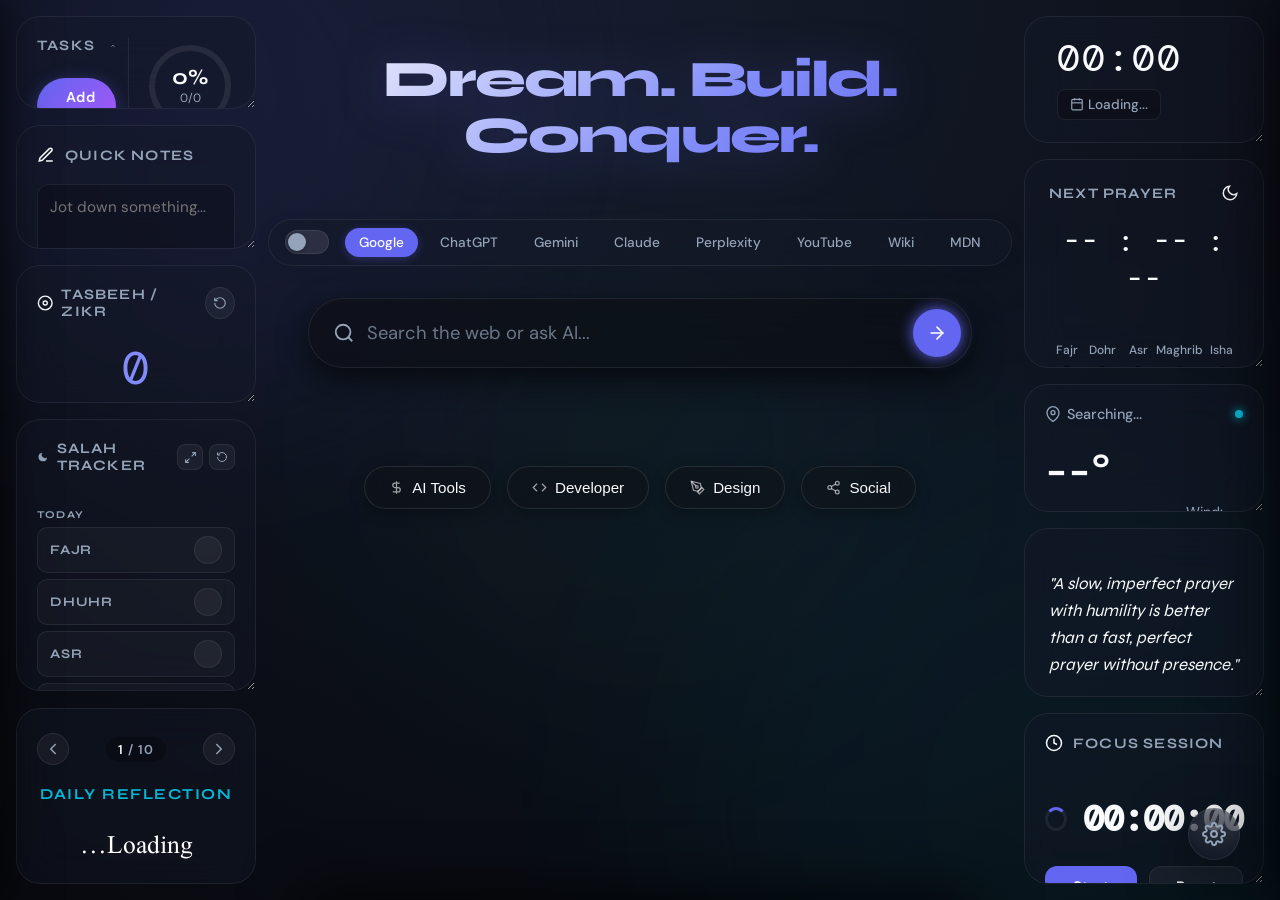
==== commit d5f17bb2: "UI fixes: glassmorphism, blur, and theme contrast fixes" ====
--- a/index.html
+++ b/index.html
@@ -52,46 +52,24 @@
         <div class="glass-panel widget-tasks modern-tasks" id="tasksWidget">
           <div class="tasks-layout">
             <div class="tasks-left">
-              <div class="tasks-header-row">
-                <div
-                  class="widget-header"
-                  id="tasksDropdownToggle"
-                  style="cursor: pointer; flex: 1"
+              <div
+                class="widget-header"
+                id="tasksDropdownToggle"
+                style="cursor: pointer;"
+              >
+                <h2>Tasks</h2>
+                <svg
+                  id="tasksChevron"
+                  width="16"
+                  height="16"
+                  viewBox="0 0 24 24"
+                  fill="none"
+                  stroke="currentColor"
+                  stroke-width="2"
+                  style="transition: 0.3s; transform: rotate(180deg); margin-left: 5px;"
                 >
-                  <h2>Tasks</h2>
-                  <svg
-                    id="tasksChevron"
-                    width="16"
-                    height="16"
-                    viewBox="0 0 24 24"
-                    fill="none"
-                    stroke="currentColor"
-                    stroke-width="2"
-                    style="
-                      transition: 0.3s;
-                      transform: rotate(180deg);
-                      margin-left: 5px;
-                    "
-                  >
-                    <polyline points="6 9 12 15 18 9"></polyline>
-                  </svg>
-                </div>
-                <button
-                  id="openFullTasksBtn"
-                  class="icon-btn soft-btn"
-                  title="Open Full Task Board"
-                >
-                  <svg
-                    width="14"
-                    height="14"
-                    viewBox="0 0 24 24"
-                    fill="none"
-                    stroke="currentColor"
-                    stroke-width="2"
-                  >
-                    <path d="M15 3h6v6M9 21H3v-6M21 3l-7 7M3 21l7-7" />
-                  </svg>
-                </button>
+                  <polyline points="6 9 12 15 18 9"></polyline>
+                </svg>
               </div>
               <div
                 id="tasksDropdownContent"
@@ -967,58 +945,51 @@
           <!-- TAB: THEMES -->
           <div id="tab-themes" class="tab-content active">
             <div class="settings-section">
+              <h3>Complete Themes</h3>
+              <div class="theme-preset-options">
+                <button class="theme-preset-btn active" data-preset="default">Default Dark</button>
+                <button class="theme-preset-btn" data-preset="light">Minimal Light</button>
+                <button class="theme-preset-btn" data-preset="cyberpunk">Cyberpunk</button>
+                <button class="theme-preset-btn" data-preset="ocean">Ocean Dark</button>
+                <button class="theme-preset-btn" data-preset="forest">Forest</button>
+              </div>
+            </div>
+
+            <div class="settings-section" style="display: flex; align-items: center; justify-content: space-between;">
+              <div>
+                <h3>Glass Effect</h3>
+                <p style="font-size: 0.85rem; color: var(--text-muted); margin-top: 4px;">Enable translucent panels and blur.</p>
+              </div>
+              <div class="switch-wrapper">
+                <input class="tgl tgl-flat" id="glassModeToggle" type="checkbox" checked />
+                <label class="tgl-btn" for="glassModeToggle"></label>
+              </div>
+            </div>
+
+            <div class="settings-section">
+              <h3>Background Blur Intensity</h3>
+              <input type="range" id="bgBlurSlider" min="0" max="40" value="0" style="width: 100%; margin-top: 10px; accent-color: var(--primary-color);">
+            </div>
+
+            <div class="settings-section">
               <h3>Accent Color</h3>
               <div class="theme-options">
-                <div
-                  class="themeOpt active"
-                  data-theme="#6366f1"
-                  style="background: #6366f1"
-                ></div>
-                <div
-                  class="themeOpt"
-                  data-theme="#10b981"
-                  style="background: #10b981"
-                ></div>
-                <div
-                  class="themeOpt"
-                  data-theme="#f43f5e"
-                  style="background: #f43f5e"
-                ></div>
-                <div
-                  class="themeOpt"
-                  data-theme="#06b6d4"
-                  style="background: #06b6d4"
-                ></div>
-                <div
-                  class="themeOpt"
-                  data-theme="#a855f7"
-                  style="background: #a855f7"
-                ></div>
-                <div
-                  class="themeOpt"
-                  data-theme="#f59e0b"
-                  style="background: #f59e0b"
-                ></div>
+                <div class="themeOpt active" data-theme="#6366f1" style="background: #6366f1"></div>
+                <div class="themeOpt" data-theme="#10b981" style="background: #10b981"></div>
+                <div class="themeOpt" data-theme="#f43f5e" style="background: #f43f5e"></div>
+                <div class="themeOpt" data-theme="#06b6d4" style="background: #06b6d4"></div>
+                <div class="themeOpt" data-theme="#a855f7" style="background: #a855f7"></div>
+                <div class="themeOpt" data-theme="#f59e0b" style="background: #f59e0b"></div>
               </div>
             </div>
 
             <div class="settings-section">
               <h3>Solid Background Colors</h3>
               <div class="staticOptCont solidColorsCont">
-                <div
-                  class="staticOpt active"
-                  data-bg-type="color"
-                  data-val="#07090e"
-                  style="background: #07090e"
-                >
+                <div class="staticOpt active" data-bg-type="color" data-val="#07090e" style="background: #07090e">
                   <span class="opt-label">Default Dark</span>
                 </div>
-                <div
-                  class="staticOpt"
-                  data-bg-type="color"
-                  data-val="#0f172a"
-                  style="background: #0f172a"
-                >
+                <div class="staticOpt" data-bg-type="color" data-val="#0f172a" style="background: #0f172a">
                   <span class="opt-label">Deep Slate</span>
                 </div>
               </div>
--- a/CSS/style.css
+++ b/CSS/style.css
@@ -71,17 +71,21 @@
 }
 
 /* Custom Scrollbar */
-.custom-scrollbar::-webkit-scrollbar {
+.custom-scrollbar::-webkit-scrollbar,
+.glass-panel::-webkit-scrollbar {
   width: 4px;
 }
-.custom-scrollbar::-webkit-scrollbar-track {
+.custom-scrollbar::-webkit-scrollbar-track,
+.glass-panel::-webkit-scrollbar-track {
   background: transparent;
 }
-.custom-scrollbar::-webkit-scrollbar-thumb {
+.custom-scrollbar::-webkit-scrollbar-thumb,
+.glass-panel::-webkit-scrollbar-thumb {
   background: var(--border-highlight);
   border-radius: 10px;
 }
-.custom-scrollbar::-webkit-scrollbar-thumb:hover {
+.custom-scrollbar::-webkit-scrollbar-thumb:hover,
+.glass-panel::-webkit-scrollbar-thumb:hover {
   background: var(--text-muted);
 }
 
@@ -167,8 +171,14 @@
   height: 100%;
   max-height: 100%;
   min-height: 0;
-  overflow-y: auto;
+  overflow-y: hidden;
   overflow-x: hidden;
+  -ms-overflow-style: none;  /* IE and Edge */
+  scrollbar-width: none;  /* Firefox */
+}
+
+.sidebar::-webkit-scrollbar {
+  display: none;
 }
 
 .center-container {
@@ -194,6 +204,11 @@
   align-content: start;
   overflow-y: auto;
   overflow-x: hidden;
+  -ms-overflow-style: none;
+  scrollbar-width: none;
+}
+#centerSidebar.center-widgets-grid::-webkit-scrollbar {
+  display: none;
 }
 
 #centerSidebar.center-widgets-grid .glass-panel {
@@ -206,7 +221,7 @@
    GLASS PANELS (WIDGETS)
    ========================================================================= */
 .glass-panel {
-  background: rgba(12, 15, 28, 0.5);
+  background: var(--surface-glass);
   backdrop-filter: var(--glass-blur);
   -webkit-backdrop-filter: var(--glass-blur);
   transform: translateZ(0);
@@ -214,7 +229,7 @@
   border: 1px solid var(--border-light);
   border-radius: var(--radius-lg);
   padding: 20px;
-  box-shadow: var(--shadow-soft);
+  box-shadow: none;
   transition:
     border-color 0.3s ease,
     box-shadow 0.3s ease;
@@ -229,9 +244,7 @@
 
 .glass-panel:hover {
   border-color: rgba(255, 255, 255, 0.12);
-  box-shadow:
-    0 24px 60px rgba(0, 0, 0, 0.5),
-    0 0 0 1px rgba(99, 102, 241, 0.1);
+  box-shadow: none;
 }
 
 /* Per-widget hard max widths (prevents oversizing) */
@@ -608,7 +621,7 @@
   font-size: clamp(36px, 4vw, 64px);
   font-weight: 800;
   letter-spacing: -2px;
-  background: linear-gradient(135deg, #fff 0%, #a5b4fc 60%, #818cf8 100%);
+  background: linear-gradient(135deg, var(--text-main) 0%, var(--primary-hover) 60%, var(--primary-color) 100%);
   -webkit-background-clip: text;
   background-clip: text;
   -webkit-text-fill-color: transparent;
@@ -803,12 +816,12 @@
     0 4px 15px rgba(0, 0, 0, 0.3);
 }
 .nav-group:hover .nav-trigger {
-  background: rgba(30, 30, 40, 0.8);
+  background: var(--surface-glass-hover);
   border-color: var(--primary-color);
   box-shadow:
-    0 8px 25px rgba(0, 0, 0, 0.5),
-    0 0 20px var(--primary-color);
-  color: #fff;
+    inset 0 0 10px rgba(255, 255, 255, 0.02),
+    0 4px 15px rgba(0, 0, 0, 0.3);
+  color: var(--text-main);
   transform: translateY(-2px);
 }
 .nav-trigger svg {
@@ -896,10 +909,6 @@
   color: var(--text-main);
   line-height: 1;
   margin-bottom: 12px;
-  background: linear-gradient(to bottom right, #fff, #94a3b8);
-  -webkit-background-clip: text;
-  background-clip: text;
-  -webkit-text-fill-color: transparent;
 }
 
 .widget-close-btn {
@@ -980,9 +989,59 @@
   background: rgba(99, 102, 241, 0.15);
 }
 
-.floating-widgets-layer .glass-panel .widget-header,
-.floating-widgets-layer .glass-panel .tasks-header-row {
-  padding-left: 36px;
+.widget-resize-btn {
+  position: absolute;
+  left: 42px;
+  top: 8px;
+  width: 28px;
+  height: 28px;
+  border-radius: 8px;
+  border: 1px solid var(--border-light);
+  background: rgba(0, 0, 0, 0.35);
+  color: var(--text-muted);
+  display: flex;
+  align-items: center;
+  justify-content: center;
+  cursor: pointer;
+  z-index: 4;
+  padding: 0;
+  transition: 0.15s ease;
+}
+
+.widget-resize-btn:hover {
+  color: var(--text-main);
+  border-color: var(--border-highlight);
+  background: rgba(16, 185, 129, 0.15);
+}
+
+.glass-panel.has-tools {
+  padding-top: 44px;
+}
+
+.glass-panel.has-tools .widget-header {
+  padding-left: 70px;
+  padding-right: 36px;
+}
+
+/* Fixed Layout Drag & Drop */
+.sidebar .widget-placeholder {
+  border: 2px dashed rgba(99, 102, 241, 0.5);
+  background: rgba(99, 102, 241, 0.05);
+  border-radius: var(--radius-lg);
+  min-height: 120px;
+  width: 100%;
+}
+
+.sidebar.drag-over {
+  background: rgba(255, 255, 255, 0.02);
+  border-radius: var(--radius-lg);
+}
+
+/* Widget Resizing */
+.glass-panel {
+  resize: both;
+  overflow: auto;
+  max-width: 100%;
 }
 
 .no-space-alert-overlay {
@@ -1197,6 +1256,22 @@
 }
 
 /* =========================================================================
+   BACKGROUND AMBIENCE
+   ========================================================================= */
+.bg-layer {
+  position: absolute;
+  top: 0;
+  left: 0;
+  width: 100vw;
+  height: 100vh;
+  z-index: -2;
+  overflow: hidden;
+  background: var(--bg-gradient);
+  transition: opacity 0.5s ease;
+  filter: blur(var(--bg-blur, 0px));
+}
+
+/* =========================================================================
    VIDEO BACKGROUND
    ========================================================================= */
 .video-background-container {
@@ -1207,7 +1282,7 @@
   inset: 0;
   background-size: cover;
   background-position: center;
-  filter: blur(0px) brightness(80%);
+  filter: blur(var(--bg-blur, 0px)) brightness(80%);
   z-index: -2;
   width: 100vw;
   height: 100vh;
@@ -1223,7 +1298,7 @@
   position: absolute;
   bottom: 40px;
   right: 40px;
-  z-index: 100;
+  z-index: 9999;
   background: var(--surface-glass);
   backdrop-filter: var(--glass-blur);
   border: 1px solid var(--border-light);
@@ -1532,18 +1607,6 @@
 .tasks-left .widget-header {
   margin-bottom: 12px;
 }
-.tasks-header-row {
-  display: flex;
-  align-items: center;
-  justify-content: space-between;
-  gap: 8px;
-}
-.tasks-header-row #openFullTasksBtn {
-  width: 30px;
-  height: 30px;
-  border-radius: 8px;
-  flex-shrink: 0;
-}
 .tasks-left #todoList {
   max-height: 120px;
   overflow-x: hidden;
@@ -1607,14 +1670,10 @@
 }
 #prayerCountdownTime {
   font-family: var(--font-mono);
-  font-size: 2.2rem;
+  font-size: 1.8rem;
   font-weight: 400;
   color: var(--text-main);
-  background: linear-gradient(180deg, #fff, #94a3b8);
-  -webkit-background-clip: text;
-  background-clip: text;
-  -webkit-text-fill-color: transparent;
-  letter-spacing: 2px;
+  letter-spacing: 1px;
 }
 .prayer-timeline {
   position: relative;
@@ -2986,3 +3045,165 @@
   z-index: 2;
   position: relative;
 }
+
+
+/* Remove media button */
+.remove-media-btn {
+  position: absolute;
+  top: 4px;
+  right: 4px;
+  background: rgba(255, 0, 0, 0.7);
+  color: white;
+  border: none;
+  border-radius: 50%;
+  width: 24px;
+  height: 24px;
+  font-size: 16px;
+  line-height: 1;
+  cursor: pointer;
+  z-index: 10;
+  display: flex;
+  align-items: center;
+  justify-content: center;
+  transition: transform 0.2s;
+}
+.remove-media-btn:hover {
+  transform: scale(1.1);
+  background: red;
+}
+
+
+/* Invalid drop placeholder */
+.widget-placeholder.placeholder-invalid {
+  border-color: rgba(255, 0, 0, 0.8) !important;
+  background: rgba(255, 0, 0, 0.15) !important;
+}
+
+/* Ultra-Responsive Settings (720p to 4K) */
+.main-layout { max-width: 4000px; }
+@media (max-width: 1280px) {
+  .main-layout { grid-template-columns: 240px 1fr 240px; padding: 16px; gap: 16px; }
+  .sidebar { gap: 16px; }
+}
+@media (max-width: 1024px) {
+  .main-layout { grid-template-columns: 200px 1fr 200px; padding: 12px; gap: 12px; }
+  .sidebar { gap: 12px; }
+}
+/* =========================================================================
+   THEME PRESETS & GLASS MODE OVERRIDES
+   ========================================================================= */
+
+/* Base solid surface fallback (used when glass is disabled) */
+:root {
+  --surface-solid: #141928;
+}
+
+/* Glass Mode Override */
+body.glass-disabled .glass-panel {
+  backdrop-filter: none !important;
+  -webkit-backdrop-filter: none !important;
+  background-color: var(--surface-solid) !important;
+  border-color: var(--border-light) !important;
+  box-shadow: none;
+}
+
+body.glass-disabled .search-bar {
+  backdrop-filter: none !important;
+  -webkit-backdrop-filter: none !important;
+  background-color: var(--surface-solid) !important;
+}
+
+body.glass-disabled .widget-tools {
+  background: var(--surface-solid) !important;
+}
+
+/* Theme Options UI */
+.theme-preset-options {
+  display: grid;
+  grid-template-columns: repeat(auto-fit, minmax(120px, 1fr));
+  gap: 10px;
+  margin-top: 10px;
+}
+.theme-preset-btn {
+  background: rgba(255, 255, 255, 0.05);
+  border: 1px solid var(--border-light);
+  color: var(--text-main);
+  padding: 10px;
+  border-radius: 8px;
+  cursor: pointer;
+  font-family: var(--font-ui);
+  font-size: 0.9rem;
+  transition: all 0.3s ease;
+}
+.theme-preset-btn:hover {
+  background: rgba(255, 255, 255, 0.1);
+}
+.theme-preset-btn.active {
+  border-color: var(--primary-color);
+  background: rgba(99, 102, 241, 0.15);
+}
+
+/* THEMES */
+
+/* 1. Light Minimal */
+[data-theme="light"] {
+  --bg-dark: #f8fafc;
+  --bg-gradient: radial-gradient(circle at 50% 0%, #ffffff 0%, #e2e8f0 100%);
+  --surface-glass: rgba(255, 255, 255, 0.6);
+  --surface-glass-hover: rgba(255, 255, 255, 0.8);
+  --surface-solid: #ffffff;
+  --surface-light: rgba(0, 0, 0, 0.03);
+  --border-light: rgba(0, 0, 0, 0.1);
+  --border-highlight: rgba(0, 0, 0, 0.2);
+  --text-main: #0f172a;
+  --text-muted: #475569;
+  --text-dark: #cbd5e1;
+}
+
+/* 2. Cyberpunk */
+[data-theme="cyberpunk"] {
+  --bg-dark: #090914;
+  --bg-gradient: radial-gradient(circle at 50% 0%, #200b38 0%, #090914 100%);
+  --surface-glass: rgba(16, 9, 32, 0.7);
+  --surface-glass-hover: rgba(32, 14, 56, 0.8);
+  --surface-solid: #150a21;
+  --surface-light: rgba(255, 0, 255, 0.05);
+  --border-light: rgba(217, 38, 169, 0.3);
+  --border-highlight: rgba(56, 189, 248, 0.5);
+  --text-main: #f0abfc;
+  --text-muted: #c084fc;
+  --primary-color: #d926a9;
+  --primary-hover: #f472b6;
+}
+
+/* 3. Ocean Dark */
+[data-theme="ocean"] {
+  --bg-dark: #020617;
+  --bg-gradient: radial-gradient(circle at 50% 0%, #0f172a 0%, #020617 100%);
+  --surface-glass: rgba(15, 23, 42, 0.5);
+  --surface-glass-hover: rgba(30, 41, 59, 0.6);
+  --surface-solid: #0f172a;
+  --surface-light: rgba(56, 189, 248, 0.05);
+  --border-light: rgba(56, 189, 248, 0.15);
+  --border-highlight: rgba(56, 189, 248, 0.3);
+  --text-main: #e0f2fe;
+  --text-muted: #7dd3fc;
+  --primary-color: #0ea5e9;
+  --primary-hover: #38bdf8;
+}
+
+/* 4. Forest */
+[data-theme="forest"] {
+  --bg-dark: #05180f;
+  --bg-gradient: radial-gradient(circle at 50% 0%, #064e3b 0%, #05180f 100%);
+  --surface-glass: rgba(6, 78, 59, 0.4);
+  --surface-glass-hover: rgba(6, 95, 70, 0.5);
+  --surface-solid: #022c22;
+  --surface-light: rgba(16, 185, 129, 0.05);
+  --border-light: rgba(16, 185, 129, 0.2);
+  --border-highlight: rgba(52, 211, 153, 0.4);
+  --text-main: #ecfdf5;
+  --text-muted: #a7f3d0;
+  --primary-color: #10b981;
+  --primary-hover: #34d399;
+}
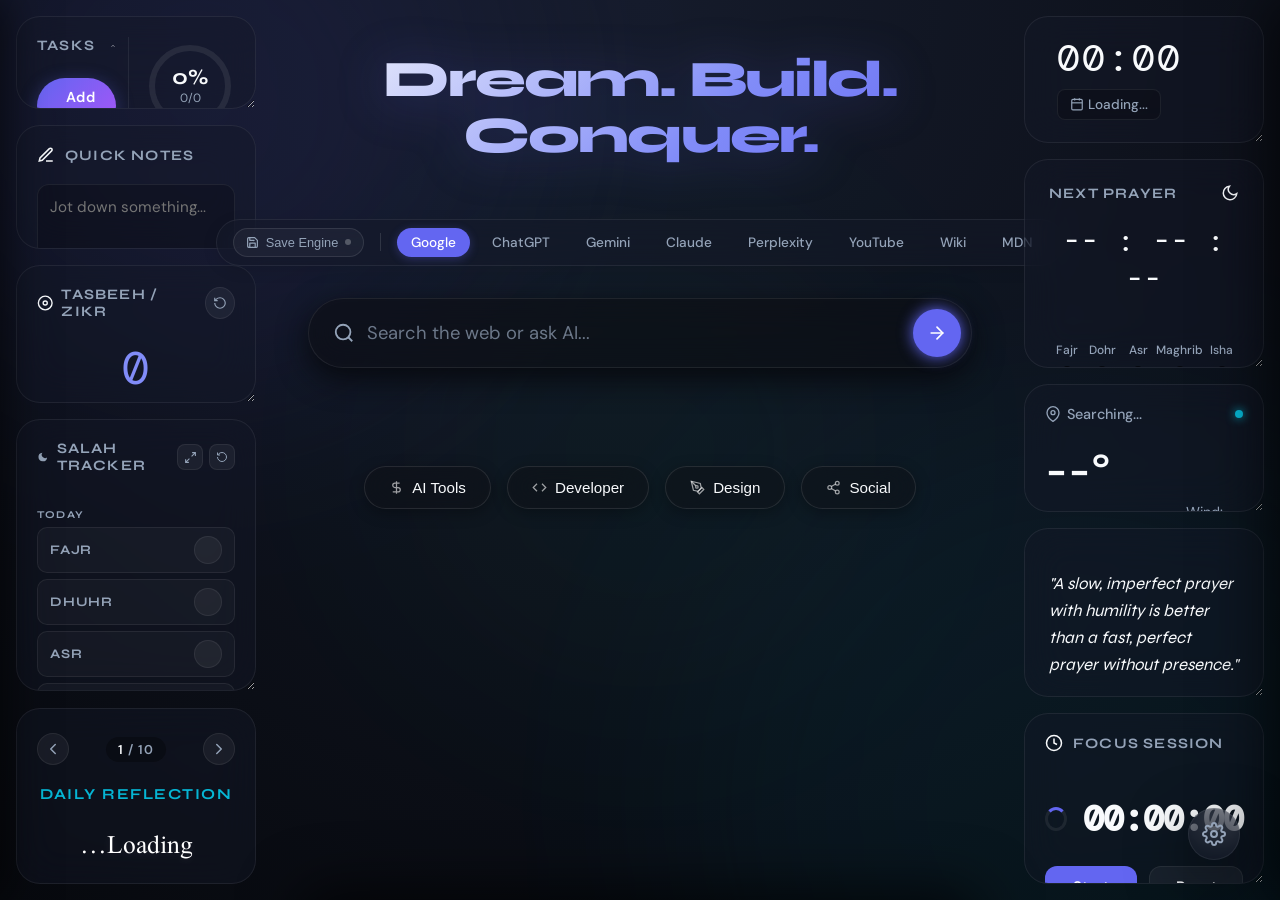
==== commit fc496c59: "feat: add category navigation, save engine preference, and dashboard toast alerts" ====
--- a/index.html
+++ b/index.html
@@ -427,16 +427,31 @@
         <!-- Search Area -->
         <div class="search-section">
           <div class="searchEngines">
-            <div class="save-setting" title="Remember my choice">
-              <div class="switch-wrapper">
-                <input
-                  class="tgl tgl-flat"
-                  id="switch-on-off"
-                  type="checkbox"
-                />
-                <label class="tgl-btn" for="switch-on-off"></label>
-              </div>
-            </div>
+            <button
+              type="button"
+              id="saveEngineBtn"
+              class="engine-save-btn"
+              title="Remember selected search engine"
+            >
+              <svg
+                class="save-btn-icon"
+                width="13"
+                height="13"
+                viewBox="0 0 24 24"
+                fill="none"
+                stroke="currentColor"
+                stroke-width="2.2"
+                stroke-linecap="round"
+                stroke-linejoin="round"
+              >
+                <path d="M19 21H5a2 2 0 0 1-2-2V5a2 2 0 0 1 2-2h11l5 5v11a2 2 0 0 1-2 2z"></path>
+                <polyline points="17 21 17 13 7 13 7 21"></polyline>
+                <polyline points="7 3 7 8 15 8"></polyline>
+              </svg>
+              <span class="save-btn-label">Save Engine</span>
+              <span class="save-status-dot"></span>
+            </button>
+            <div class="engine-divider"></div>
             <div class="engine-buttons">
               <div id="DEF" class="engine active">Google</div>
               <div id="GPT" class="engine">ChatGPT</div>
@@ -493,7 +508,7 @@
         </div>
 
         <!-- SaaS Category Navigation -->
-        <nav class="category-nav">
+        <nav class="category-nav" id="categoryNav">
           <!-- AI Group -->
           <div class="nav-group">
             <button class="nav-trigger">
@@ -1485,6 +1500,198 @@
       </div>
     </div>
 
+    <!-- ===================== ADD CATEGORY MODAL ===================== -->
+    <div id="categoryModal" class="modal-overlay" style="display: none">
+      <div class="modal-content custom-cat-modal-content">
+        <div class="modal-header">
+          <div class="task-modal-title-row">
+            <svg
+              width="20"
+              height="20"
+              viewBox="0 0 24 24"
+              fill="none"
+              stroke="var(--primary-color)"
+              stroke-width="2"
+              stroke-linecap="round"
+              stroke-linejoin="round"
+            >
+              <rect x="3" y="3" width="7" height="7" />
+              <rect x="14" y="3" width="7" height="7" />
+              <rect x="14" y="14" width="7" height="7" />
+              <rect x="3" y="14" width="7" height="7" />
+            </svg>
+            <h2>Add Category</h2>
+          </div>
+          <button
+            id="closeCategoryModalBtn"
+            class="icon-btn soft-btn"
+            title="Close"
+          >
+            <svg
+              width="18"
+              height="18"
+              viewBox="0 0 24 24"
+              fill="none"
+              stroke="currentColor"
+              stroke-width="2.5"
+            >
+              <line x1="18" y1="6" x2="6" y2="18" />
+              <line x1="6" y1="6" x2="18" y2="18" />
+            </svg>
+          </button>
+        </div>
+        <div class="task-modal-body">
+          <div class="task-field">
+            <label for="categoryNameInput">Category Name <span class="req">*</span></label>
+            <input
+              type="text"
+              id="categoryNameInput"
+              placeholder="e.g. Entertainment, Gaming, Finance"
+              autocomplete="off"
+            />
+          </div>
+          <div class="task-field">
+            <label>Category Icon</label>
+            <div class="category-icon-presets" id="categoryIconPresets">
+              <button type="button" class="icon-preset-chip active" data-icon="sparkle">✨ Sparkle</button>
+              <button type="button" class="icon-preset-chip" data-icon="globe">🌐 Web</button>
+              <button type="button" class="icon-preset-chip" data-icon="briefcase">💼 Work</button>
+              <button type="button" class="icon-preset-chip" data-icon="gamepad">🎮 Gaming</button>
+              <button type="button" class="icon-preset-chip" data-icon="film">🎬 Media</button>
+              <button type="button" class="icon-preset-chip" data-icon="music">🎵 Music</button>
+              <button type="button" class="icon-preset-chip" data-icon="newspaper">📰 News</button>
+              <button type="button" class="icon-preset-chip" data-icon="shopping">🛒 Shop</button>
+              <button type="button" class="icon-preset-chip" data-icon="book">📚 Study</button>
+              <button type="button" class="icon-preset-chip" data-icon="rocket">🚀 Rocket</button>
+              <button type="button" class="icon-preset-chip" data-icon="zap">⚡ Tools</button>
+              <button type="button" class="icon-preset-chip" data-icon="heart">❤️ Life</button>
+            </div>
+          </div>
+          <div class="task-field">
+            <label for="categoryCustomEmojiInput">Or Custom Emoji / Symbol</label>
+            <input
+              type="text"
+              id="categoryCustomEmojiInput"
+              placeholder="Type any emoji (e.g. 🔥, 🪐, 🎯, 💻)"
+              maxlength="4"
+              autocomplete="off"
+            />
+          </div>
+        </div>
+        <div class="task-modal-footer">
+          <button id="cancelCategoryBtn" class="btn btn-ghost">Cancel</button>
+          <button id="saveCategoryBtn" class="btn btn-primary">
+            <svg
+              width="14"
+              height="14"
+              viewBox="0 0 24 24"
+              fill="none"
+              stroke="currentColor"
+              stroke-width="2.5"
+              stroke-linecap="round"
+            >
+              <path d="M12 5v14M5 12h14" />
+            </svg>
+            Create Category
+          </button>
+        </div>
+      </div>
+    </div>
+
+    <!-- ===================== ADD WEBSITE MODAL ===================== -->
+    <div id="linkModal" class="modal-overlay" style="display: none">
+      <div class="modal-content custom-link-modal-content">
+        <div class="modal-header">
+          <div class="task-modal-title-row">
+            <svg
+              width="20"
+              height="20"
+              viewBox="0 0 24 24"
+              fill="none"
+              stroke="var(--primary-color)"
+              stroke-width="2"
+              stroke-linecap="round"
+              stroke-linejoin="round"
+            >
+              <path d="M10 13a5 5 0 0 0 7.54.54l3-3a5 5 0 0 0-7.07-7.07l-1.72 1.71" />
+              <path d="M14 11a5 5 0 0 0-7.54-.54l-3 3a5 5 0 0 0 7.07 7.07l1.71-1.71" />
+            </svg>
+            <h2 id="linkModalTitle">Add Website</h2>
+          </div>
+          <button
+            id="closeLinkModalBtn"
+            class="icon-btn soft-btn"
+            title="Close"
+          >
+            <svg
+              width="18"
+              height="18"
+              viewBox="0 0 24 24"
+              fill="none"
+              stroke="currentColor"
+              stroke-width="2.5"
+            >
+              <line x1="18" y1="6" x2="6" y2="18" />
+              <line x1="6" y1="6" x2="18" y2="18" />
+            </svg>
+          </button>
+        </div>
+        <div class="task-modal-body">
+          <input type="hidden" id="targetCategoryId" value="" />
+          
+          <div class="task-field">
+            <label for="linkUrlInput">Website URL <span class="req">*</span></label>
+            <div class="url-input-container">
+              <input
+                type="text"
+                id="linkUrlInput"
+                placeholder="https://example.com or example.com"
+                autocomplete="off"
+              />
+            </div>
+            <span class="field-hint">Favicon is automatically detected from the website.</span>
+          </div>
+
+          <div class="task-field">
+            <label for="linkTitleInput">Website Name / Title</label>
+            <div class="title-with-favicon-preview">
+              <div class="favicon-preview-badge" id="faviconPreviewWrap" title="Auto-loaded favicon">
+                <img id="linkFaviconPreview" src="" alt="Favicon" class="favicon-preview-img" style="display: none;" />
+                <svg id="linkFaviconFallback" width="18" height="18" viewBox="0 0 24 24" fill="none" stroke="currentColor" stroke-width="2">
+                  <circle cx="12" cy="12" r="10"></circle>
+                  <line x1="2" y1="12" x2="22" y2="12"></line>
+                  <path d="M12 2a15.3 15.3 0 0 1 4 10 15.3 15.3 0 0 1-4 10 15.3 15.3 0 0 1-4-10 15.3 15.3 0 0 1 4-10z"></path>
+                </svg>
+              </div>
+              <input
+                type="text"
+                id="linkTitleInput"
+                placeholder="e.g. Reddit, Twitch, Notion"
+                autocomplete="off"
+              />
+            </div>
+          </div>
+        </div>
+        <div class="task-modal-footer">
+          <button id="cancelLinkBtn" class="btn btn-ghost">Cancel</button>
+          <button id="saveLinkBtn" class="btn btn-primary">
+            <svg
+              width="14"
+              height="14"
+              viewBox="0 0 24 24"
+              fill="none"
+              stroke="currentColor"
+              stroke-width="2.5"
+              stroke-linecap="round"
+            >
+              <path d="M12 5v14M5 12h14" />
+            </svg>
+            Add Website
+          </button>
+        </div>
+      </div>
+    </div>
+
     <!-- ===================== TASK VIEW PANEL ===================== -->
     <div id="taskViewPanel" class="task-view-panel">
       <div class="tvp-header">
--- a/CSS/style.css
+++ b/CSS/style.css
@@ -652,6 +652,55 @@
   box-shadow: 0 4px 15px rgba(0, 0, 0, 0.1);
 }
 
+.engine-save-btn {
+  display: flex;
+  align-items: center;
+  gap: 7px;
+  background: rgba(255, 255, 255, 0.04);
+  border: 1px solid rgba(255, 255, 255, 0.1);
+  padding: 6px 12px;
+  border-radius: 20px;
+  color: var(--text-muted);
+  font-size: 0.8rem;
+  font-weight: 500;
+  cursor: pointer;
+  transition: all 0.25s cubic-bezier(0.16, 1, 0.3, 1);
+  white-space: nowrap;
+  user-select: none;
+}
+.engine-save-btn:hover {
+  background: rgba(255, 255, 255, 0.09);
+  color: var(--text-main);
+  border-color: rgba(255, 255, 255, 0.25);
+  transform: translateY(-1px);
+}
+.engine-save-btn .save-status-dot {
+  width: 6px;
+  height: 6px;
+  border-radius: 50%;
+  background: rgba(255, 255, 255, 0.25);
+  transition: all 0.25s ease;
+}
+.engine-save-btn.active {
+  background: rgba(99, 102, 241, 0.18);
+  border-color: var(--primary-color);
+  color: #fff;
+  box-shadow: 0 0 14px rgba(99, 102, 241, 0.3);
+}
+.engine-save-btn.active .save-btn-icon {
+  color: #a5b4fc;
+}
+.engine-save-btn.active .save-status-dot {
+  background: #10b981;
+  box-shadow: 0 0 8px #10b981;
+}
+.engine-divider {
+  width: 1px;
+  height: 18px;
+  background: rgba(255, 255, 255, 0.12);
+  flex-shrink: 0;
+}
+
 .engine-buttons {
   display: flex;
   gap: 8px;
@@ -747,6 +796,66 @@
 .search-btn-action:hover {
   background: var(--primary-hover);
   transform: scale(1.05);
+}
+
+/* Floating Glass Toast Notification */
+.dashboard-toast {
+  position: fixed;
+  top: 28px;
+  left: 50%;
+  transform: translateX(-50%) translateY(-24px) scale(0.96);
+  background: rgba(12, 16, 28, 0.88);
+  backdrop-filter: blur(24px);
+  -webkit-backdrop-filter: blur(24px);
+  border: 1px solid rgba(99, 102, 241, 0.4);
+  box-shadow:
+    0 16px 36px rgba(0, 0, 0, 0.6),
+    0 0 24px rgba(99, 102, 241, 0.25);
+  padding: 12px 22px;
+  border-radius: var(--radius-pill);
+  color: #fff;
+  display: flex;
+  align-items: center;
+  gap: 12px;
+  z-index: 10000;
+  font-size: 0.92rem;
+  font-weight: 500;
+  opacity: 0;
+  pointer-events: none;
+  transition: all 0.35s cubic-bezier(0.16, 1, 0.3, 1);
+}
+.dashboard-toast.show {
+  opacity: 1;
+  transform: translateX(-50%) translateY(0) scale(1);
+  pointer-events: auto;
+}
+.dashboard-toast kbd {
+  background: rgba(255, 255, 255, 0.12);
+  border: 1px solid rgba(255, 255, 255, 0.25);
+  border-radius: 5px;
+  padding: 2px 7px;
+  font-size: 0.82rem;
+  font-family: var(--font-mono, monospace);
+  font-weight: 600;
+  color: var(--accent-cyan, #38bdf8);
+  box-shadow: 0 1px 3px rgba(0, 0, 0, 0.4);
+}
+.dashboard-toast-icon {
+  display: flex;
+  align-items: center;
+  justify-content: center;
+  width: 30px;
+  height: 30px;
+  border-radius: 50%;
+  background: rgba(99, 102, 241, 0.25);
+  color: #a5b4fc;
+  flex-shrink: 0;
+}
+.dashboard-toast-content {
+  display: flex;
+  align-items: center;
+  gap: 6px;
+  line-height: 1.4;
 }
 
 /* Suggestions Dropdown */
@@ -796,6 +905,8 @@
 }
 .nav-group {
   position: relative;
+  user-select: none;
+  transition: transform 0.2s cubic-bezier(0.16, 1, 0.3, 1), opacity 0.2s;
 }
 .nav-trigger {
   display: flex;
@@ -809,11 +920,50 @@
   color: var(--text-main);
   font-size: 0.95rem;
   font-weight: 500;
-  cursor: pointer;
+  cursor: grab;
   transition: all 0.3s cubic-bezier(0.16, 1, 0.3, 1);
   box-shadow:
     inset 0 0 10px rgba(255, 255, 255, 0.02),
     0 4px 15px rgba(0, 0, 0, 0.3);
+}
+.nav-group:active .nav-trigger {
+  cursor: grabbing;
+}
+.nav-group.is-dragging-category {
+  opacity: 0.35;
+  transform: scale(0.92);
+}
+.nav-group.drag-target-left::before {
+  content: "";
+  position: absolute;
+  left: -8px;
+  top: 15%;
+  height: 70%;
+  width: 3px;
+  background: var(--primary-color);
+  border-radius: 2px;
+  box-shadow: 0 0 10px var(--primary-color);
+  z-index: 60;
+}
+.nav-group.drag-target-right::after {
+  content: "";
+  position: absolute;
+  right: -8px;
+  top: 15%;
+  height: 70%;
+  width: 3px;
+  background: var(--primary-color);
+  border-radius: 2px;
+  box-shadow: 0 0 10px var(--primary-color);
+  z-index: 60;
+}
+.nav-trigger.drag-target-pill {
+  border-color: var(--accent-cyan) !important;
+  box-shadow: 0 0 16px rgba(56, 189, 248, 0.6) !important;
+  transform: scale(1.05);
+}
+.category-nav.is-reordering .nav-dropdown {
+  display: none !important;
 }
 .nav-group:hover .nav-trigger {
   background: var(--surface-glass-hover);
@@ -850,10 +1000,17 @@
     0 15px 35px rgba(0, 0, 0, 0.6),
     inset 0 0 0 1px rgba(255, 255, 255, 0.05);
 }
-.nav-group:hover .nav-dropdown {
+.nav-group:hover .nav-dropdown,
+.nav-group.is-open .nav-dropdown {
   opacity: 1;
   visibility: visible;
   transform: translateX(-50%) translateY(0);
+}
+.nav-group.is-open .nav-trigger {
+  background: var(--surface-glass-hover);
+  border-color: var(--primary-color);
+  color: var(--text-main);
+  transform: translateY(-2px);
 }
 .dropdown-item {
   display: flex;
@@ -887,6 +1044,310 @@
 .dropdown-item:hover img.invert-dark {
   filter: drop-shadow(0 0 8px rgba(255, 255, 255, 0.8)) invert(1)
     brightness(1.7);
+}
+
+/* Category Nav Add Button */
+.nav-add-category-btn {
+  display: flex;
+  align-items: center;
+  justify-content: center;
+  width: 44px;
+  height: 44px;
+  background: rgba(15, 15, 20, 0.4);
+  backdrop-filter: blur(16px);
+  border: 1px dashed rgba(255, 255, 255, 0.22);
+  border-radius: var(--radius-pill);
+  color: rgba(255, 255, 255, 0.65);
+  cursor: pointer;
+  transition: all 0.3s cubic-bezier(0.16, 1, 0.3, 1);
+  box-shadow:
+    inset 0 0 10px rgba(255, 255, 255, 0.02),
+    0 4px 15px rgba(0, 0, 0, 0.25);
+  flex-shrink: 0;
+}
+.nav-add-category-btn:hover {
+  background: var(--surface-glass-hover);
+  border-color: var(--primary-color);
+  color: #fff;
+  transform: translateY(-2px) scale(1.05);
+  box-shadow:
+    0 0 20px rgba(99, 102, 241, 0.35),
+    0 4px 15px rgba(0, 0, 0, 0.4);
+}
+.nav-add-category-btn svg {
+  transition: transform 0.3s cubic-bezier(0.16, 1, 0.3, 1);
+}
+.nav-add-category-btn:hover svg {
+  transform: rotate(90deg);
+}
+
+/* Dropdown Container Enhancements */
+.nav-dropdown {
+  max-height: 380px;
+  overflow-y: auto;
+  min-width: 200px;
+  display: flex;
+  flex-direction: column;
+}
+.nav-dropdown::-webkit-scrollbar {
+  width: 4px;
+}
+.nav-dropdown::-webkit-scrollbar-thumb {
+  background: rgba(255, 255, 255, 0.15);
+  border-radius: 4px;
+}
+
+/* Dropdown Header Row */
+.dropdown-cat-header {
+  display: flex;
+  align-items: center;
+  justify-content: space-between;
+  padding: 4px 8px 6px;
+  margin-bottom: 4px;
+  border-bottom: 1px solid rgba(255, 255, 255, 0.07);
+}
+.dropdown-cat-title {
+  font-size: 0.72rem;
+  text-transform: uppercase;
+  letter-spacing: 0.8px;
+  font-weight: 600;
+  color: var(--text-muted);
+}
+.dropdown-cat-del-btn {
+  background: transparent;
+  border: none;
+  color: rgba(239, 68, 68, 0.6);
+  cursor: pointer;
+  padding: 2px 6px;
+  border-radius: 4px;
+  font-size: 0.7rem;
+  display: flex;
+  align-items: center;
+  gap: 3px;
+  transition: all 0.2s;
+}
+.dropdown-cat-del-btn:hover {
+  background: rgba(239, 68, 68, 0.15);
+  color: #f87171;
+}
+
+/* Dropdown Item Wrap & Delete Button */
+.dropdown-item-wrap {
+  position: relative;
+  display: flex;
+  align-items: center;
+  border-radius: var(--radius-md);
+  transition: background 0.2s, transform 0.15s, opacity 0.15s;
+  cursor: grab;
+  user-select: none;
+}
+.dropdown-item-wrap:active {
+  cursor: grabbing;
+}
+.dropdown-item-wrap:hover {
+  background: rgba(255, 255, 255, 0.08);
+}
+.dropdown-item-wrap.is-dragging-link {
+  opacity: 0.3;
+  transform: scale(0.96);
+}
+.dropdown-item-wrap.drag-target-top {
+  border-top: 2px solid var(--primary-color) !important;
+  box-shadow: 0 -4px 10px rgba(99, 102, 241, 0.45);
+}
+.dropdown-item-wrap.drag-target-bottom {
+  border-bottom: 2px solid var(--primary-color) !important;
+  box-shadow: 0 4px 10px rgba(99, 102, 241, 0.45);
+}
+.dropdown-drag-grip {
+  display: flex;
+  align-items: center;
+  justify-content: center;
+  color: rgba(255, 255, 255, 0.2);
+  padding-left: 6px;
+  cursor: grab;
+  transition: color 0.2s;
+  opacity: 0;
+  visibility: hidden;
+}
+.dropdown-item-wrap:hover .dropdown-drag-grip {
+  opacity: 1;
+  visibility: visible;
+}
+.dropdown-item-wrap .dropdown-item {
+  flex: 1;
+  padding: 8px 8px 8px 6px;
+  border-radius: var(--radius-md);
+  margin-right: 26px;
+  cursor: pointer;
+}
+.dropdown-item-wrap .dropdown-item:hover {
+  background: transparent;
+  transform: translateX(2px);
+}
+.dropdown-item-delete {
+  position: absolute;
+  right: 6px;
+  width: 22px;
+  height: 22px;
+  border-radius: 4px;
+  background: rgba(255, 255, 255, 0.06);
+  border: none;
+  color: rgba(255, 255, 255, 0.4);
+  display: flex;
+  align-items: center;
+  justify-content: center;
+  cursor: pointer;
+  opacity: 0;
+  visibility: hidden;
+  transition: all 0.2s;
+}
+.dropdown-item-wrap:hover .dropdown-item-delete {
+  opacity: 1;
+  visibility: visible;
+}
+.dropdown-item-delete:hover {
+  background: rgba(239, 68, 68, 0.85);
+  color: #fff;
+  transform: scale(1.1);
+}
+
+/* Dropdown Add Link Button */
+.dropdown-add-btn {
+  display: flex;
+  align-items: center;
+  justify-content: center;
+  gap: 6px;
+  width: 100%;
+  padding: 8px 10px;
+  margin-top: 6px;
+  border: 1px dashed rgba(255, 255, 255, 0.16);
+  background: rgba(255, 255, 255, 0.03);
+  color: var(--text-muted);
+  font-size: 0.8rem;
+  font-weight: 500;
+  border-radius: var(--radius-md);
+  cursor: pointer;
+  transition: all 0.2s cubic-bezier(0.16, 1, 0.3, 1);
+}
+.dropdown-add-btn:hover {
+  background: rgba(99, 102, 241, 0.15);
+  border-color: var(--primary-color);
+  color: #fff;
+  transform: translateY(-1px);
+}
+.dropdown-add-btn svg {
+  transition: transform 0.2s;
+}
+.dropdown-add-btn:hover svg {
+  transform: rotate(90deg);
+  color: var(--primary-color);
+}
+
+/* Custom Modals: Category & Link */
+.custom-cat-modal-content,
+.custom-link-modal-content {
+  max-width: 480px !important;
+  width: 92% !important;
+  backdrop-filter: blur(36px) !important;
+  -webkit-backdrop-filter: blur(36px) !important;
+  border-color: rgba(99, 102, 241, 0.25) !important;
+}
+
+.category-icon-presets {
+  display: grid;
+  grid-template-columns: repeat(4, 1fr);
+  gap: 8px;
+  margin-top: 4px;
+}
+.icon-preset-chip {
+  background: rgba(255, 255, 255, 0.05);
+  border: 1px solid rgba(255, 255, 255, 0.1);
+  border-radius: var(--radius-sm);
+  padding: 8px 10px;
+  font-size: 0.8rem;
+  color: var(--text-main);
+  cursor: pointer;
+  transition: all 0.2s;
+  text-align: center;
+  display: flex;
+  align-items: center;
+  justify-content: center;
+  gap: 4px;
+}
+.icon-preset-chip:hover {
+  background: rgba(255, 255, 255, 0.1);
+  border-color: rgba(255, 255, 255, 0.25);
+  transform: translateY(-1px);
+}
+.icon-preset-chip.active {
+  background: rgba(99, 102, 241, 0.25);
+  border-color: var(--primary-color);
+  color: #fff;
+  box-shadow: 0 0 12px rgba(99, 102, 241, 0.35);
+}
+
+.title-with-favicon-preview {
+  display: flex;
+  align-items: center;
+  gap: 12px;
+}
+.title-with-favicon-preview input {
+  flex: 1;
+}
+.favicon-preview-badge {
+  width: 44px;
+  height: 44px;
+  min-width: 44px;
+  border-radius: var(--radius-sm);
+  background: rgba(0, 0, 0, 0.4);
+  border: 1px solid var(--border-light);
+  display: flex;
+  align-items: center;
+  justify-content: center;
+  overflow: hidden;
+  position: relative;
+  transition: all 0.2s;
+}
+.favicon-preview-badge:hover {
+  border-color: var(--primary-color);
+}
+.favicon-preview-img {
+  width: 24px;
+  height: 24px;
+  object-fit: contain;
+  border-radius: 4px;
+}
+.favicon-preview-badge svg {
+  color: var(--text-muted);
+}
+.field-hint {
+  font-size: 0.74rem;
+  color: var(--text-muted);
+  margin-top: 5px;
+  display: block;
+}
+
+/* Fallback letter icon badge for links */
+.dropdown-item-letter-icon {
+  width: 22px;
+  height: 22px;
+  border-radius: 4px;
+  background: linear-gradient(135deg, rgba(99, 102, 241, 0.6), rgba(168, 85, 247, 0.6));
+  display: inline-flex;
+  align-items: center;
+  justify-content: center;
+  font-size: 0.72rem;
+  font-weight: 700;
+  color: #fff;
+  text-transform: uppercase;
+}
+.nav-trigger-custom-icon {
+  font-size: 1.1rem;
+  line-height: 1;
+  display: inline-flex;
+  align-items: center;
+  justify-content: center;
 }
 
 /* =========================================================================
